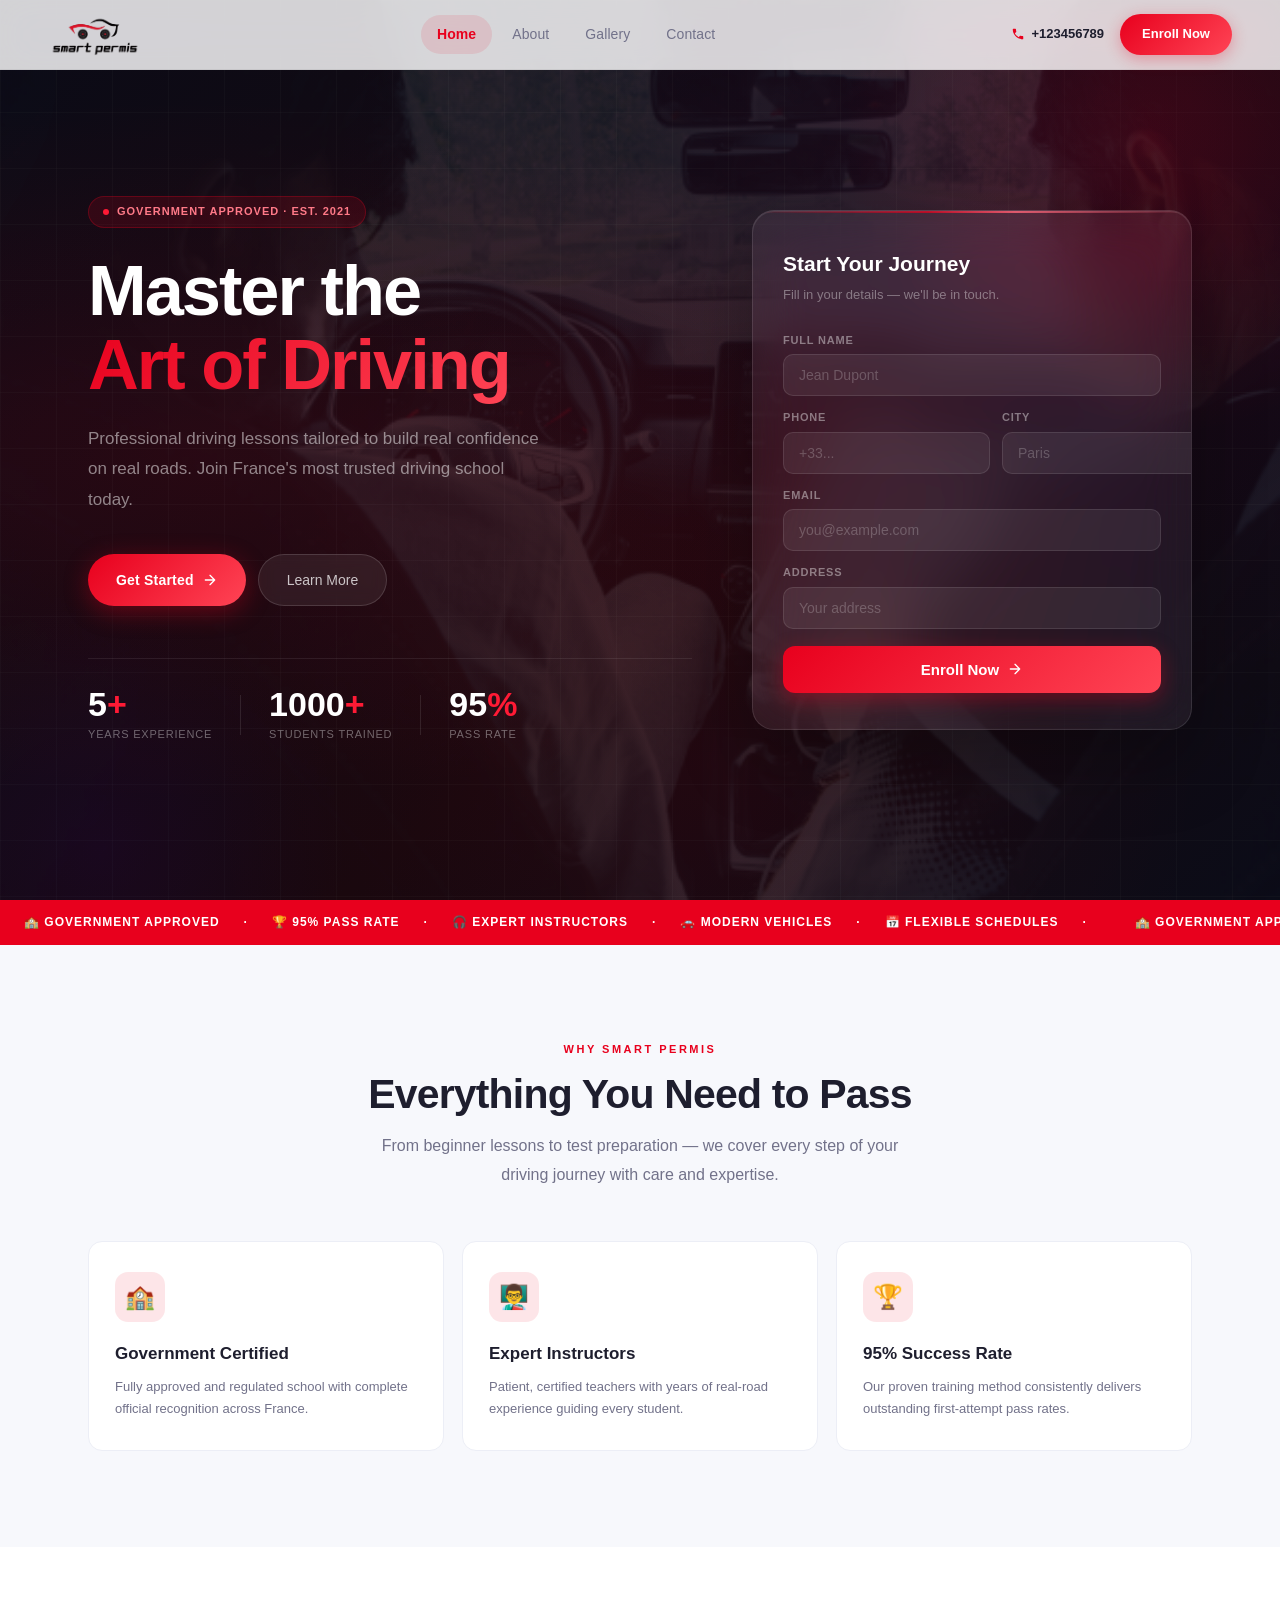
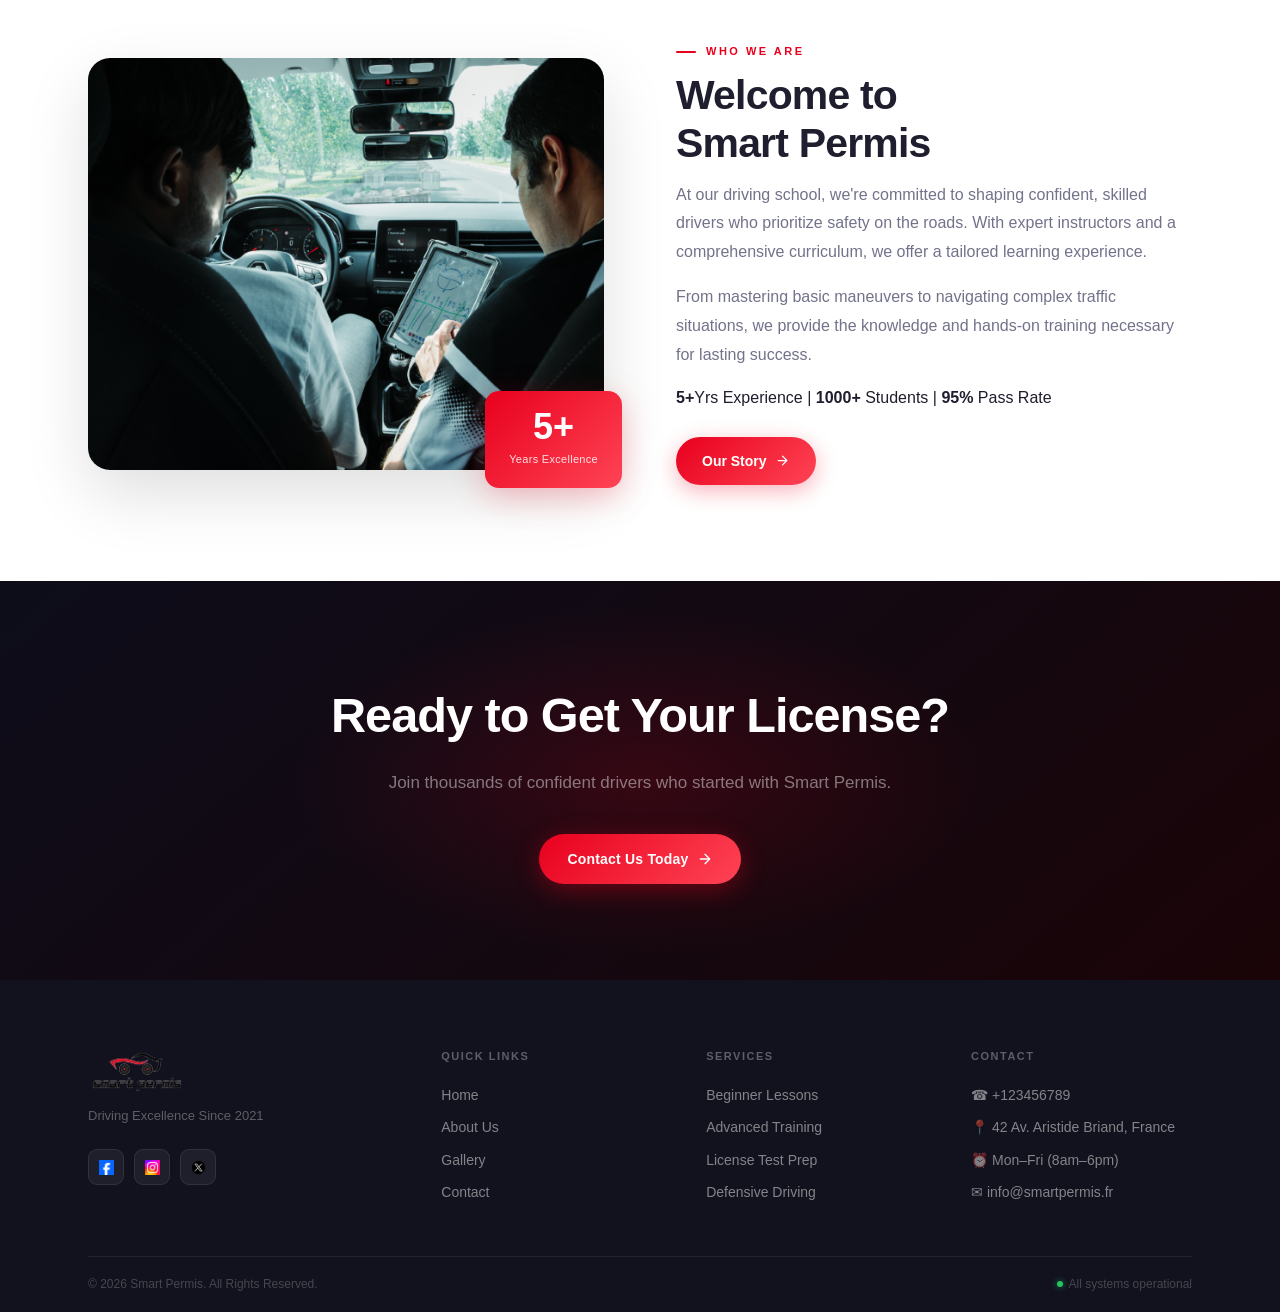
==== index.html @ 1aaae2a8 "a2" ====
<!DOCTYPE html>
<html lang="en">
<head>
    <meta charset="UTF-8">
    <meta name="viewport" content="width=device-width, initial-scale=1.0">
    <title>Smart Permis — Master the Road</title>
    <link rel="stylesheet" href="style.css">
</head>
<body>

<!-- <div id="splash">
  <img src="logo.png" class="logo" alt="Logo">
  <div class="loading-text">Loading...</div>
  <div class="loader"></div>
</div> -->


<style>

/* --- Responsive Logo Wrapper --- */
.logo-wrapper {
  position: relative;
  width: clamp(220px, 70vw, 430px); /* responsive scaling */
  aspect-ratio: 430 / 280; /* keeps same shape */
}

/* Logo image */
.logo-img {
  width: 100%;
  height: 100%;
  object-fit: contain;
  display: block;
}

/* Wheels (responsive size) */
.wheel-spin {
  position: absolute;
  width: clamp(28px, 8vw, 50px);
  height: clamp(28px, 8vw, 50px);
  border-radius: 50%;
  animation: spin 0.6s linear infinite;
  transform-origin: center;
}

/* Position tuning (scales better now) */
.wheel-rear {
  left: 28%;
  bottom: 18%;
}

.wheel-front {
  right: 30%;
  bottom: 18%;
}

/* Spin animation */
@keyframes spin {
  from { transform: rotate(0deg); }
  to   { transform: rotate(360deg); }
}

/* Loading text responsive */
#preloader p {
  margin-top: 20px;
  font-family: sans-serif;
  letter-spacing: 3px;
  font-size: clamp(12px, 3vw, 16px);
}

/* Small screen extra spacing */
@media (max-width: 480px) {
  #preloader {
    padding: 20px;
  }
}





    /* --- Full Screen Loader Styling --- */
    #preloader {
      position: fixed;
      top: 0;
      left: 0;
      width: 100%;
      height: 100%;
      background: #faf9f9; /* Loader background color */
      display: flex;
      flex-direction: column;
      align-items: center;
      justify-content: center;
      z-index: 10000; 
      transition: opacity 0.6s ease, visibility 0.6s ease;
    }

    /* Unga Original Logo Animation Code */
    .logo-wrapper {
      position: relative;
      width: 430px;
      height: 280px;
    }

    .logo-img {
      width: 100%;
      height: 100%;
      object-fit: contain;
      display: block;
    }

    .wheel-spin {
      position: absolute;
      border-radius: 50%;
      animation: spin 0.5s linear infinite;
      transform-origin: center center;
    }

    .wheel-rear {
      width: 50px;
      height: 50px;
      left: 30%;
      bottom: 45%;
    }

    .wheel-front {
      width: 50px;
      height: 50px;
      right: 33%;
      bottom: 45%;
    }

    @keyframes spin {
      from { transform: rotate(360deg); }
      to   { transform: rotate(0deg); }
    }

    /* Loader maraiyum pothu use aagum */
    .hidden {
      opacity: 0;
      visibility: hidden;
    }

    /* Content styling (Sample) */
    .content {
      padding: 20px;
      font-family: sans-serif;
    }


    
  </style>


  <div id="preloader">
    <div class="logo-wrapper">
      <img class="logo-img" src="Imgaes/logo.png" alt="Logo" />

      <div class="wheel-spin wheel-rear">
        <svg viewBox="0 0 60 60" xmlns="http://www.w3.org/2000/svg">
          <circle cx="30" cy="30" r="28" fill="#111" stroke="#3a3a3a" stroke-width="2.5"/>
          <circle cx="30" cy="30" r="19" fill="#1c1c1c" stroke="#555" stroke-width="1.5"/>
          <line x1="30" y1="11" x2="30" y2="49" stroke="#666" stroke-width="2.2" stroke-linecap="round"/>
          <line x1="11" y1="30" x2="49" y2="30" stroke="#666" stroke-width="2.2" stroke-linecap="round"/>
          <line x1="16.8" y1="16.8" x2="43.2" y2="43.2" stroke="#555" stroke-width="1.8" stroke-linecap="round"/>
          <line x1="43.2" y1="16.8" x2="16.8" y2="43.2" stroke="#555" stroke-width="1.8" stroke-linecap="round"/>
          <circle cx="30" cy="30" r="11" fill="#161616" stroke="#444" stroke-width="1"/>
          <circle cx="30" cy="30" r="5" fill="#bb0000" stroke="#dd1100" stroke-width="1"/>
          <circle cx="30" cy="30" r="2" fill="#ff4444"/>
        </svg>
      </div>

      <div class="wheel-spin wheel-front">
        <svg viewBox="0 0 60 60" xmlns="http://www.w3.org/2000/svg">
          <circle cx="30" cy="30" r="28" fill="#111" stroke="#3a3a3a" stroke-width="2.5"/>
          <circle cx="30" cy="30" r="19" fill="#1c1c1c" stroke="#555" stroke-width="1.5"/>
          <line x1="30" y1="11" x2="30" y2="49" stroke="#666" stroke-width="2.2" stroke-linecap="round"/>
          <line x1="11" y1="30" x2="49" y2="30" stroke="#666" stroke-width="2.2" stroke-linecap="round"/>
          <line x1="16.8" y1="16.8" x2="43.2" y2="43.2" stroke="#555" stroke-width="1.8" stroke-linecap="round"/>
          <line x1="43.2" y1="16.8" x2="16.8" y2="43.2" stroke="#555" stroke-width="1.8" stroke-linecap="round"/>
          <circle cx="30" cy="30" r="11" fill="#161616" stroke="#444" stroke-width="1"/>
          <circle cx="30" cy="30" r="5" fill="#bb0000" stroke="#dd1100" stroke-width="1"/>
          <circle cx="30" cy="30" r="2" fill="#ff4444"/>
        </svg>
      </div>
    </div>
    <p style="margin-top: 20px; font-family: sans-serif; letter-spacing: 3px;">LOADING...</p>
  </div>

  <!-- <div class="content">
    <h1>Welcome to BRO CARS</h1>
    <p>Unga car sales site content inga start aagum...</p>
  </div> -->

  <script>
    window.addEventListener("load", function() {
      const loader = document.getElementById("preloader");
      
      // Page full-ah load aanathum 1 second wait panni hide pannum
      setTimeout(() => {
        loader.classList.add("hidden");
      }, 1000);
    });
  </script>

<!-- HEADER -->
<header class="sp-header" id="spHeader">
    <a href="index.html" class="sp-logo"><img src="output-onlinegiftools.gif" alt="Smart Permis"></a>
    <nav class="sp-nav">
        <a href="index.html" class="sp-nav-link active">Home</a>
        <a href="about.html" class="sp-nav-link">About</a>
        <a href="gallery.html" class="sp-nav-link">Gallery</a>
        <a href="contact.html" class="sp-nav-link">Contact</a>
    </nav>
    <div class="sp-header-right">
        <a href="tel:+123456789" class="sp-phone-link">
            <svg viewBox="0 0 24 24"><path d="M6.6 10.8c1.4 2.8 3.8 5.1 6.6 6.6l2.2-2.2c.3-.3.7-.4 1-.2 1.1.4 2.3.6 3.6.6.6 0 1 .4 1 1V20c0 .6-.4 1-1 1-9.4 0-17-7.6-17-17 0-.6.4-1 1-1h3.5c.6 0 1 .4 1 1 0 1.3.2 2.5.6 3.6.1.3 0 .7-.2 1L6.6 10.8z"/></svg>
            +123456789
        </a>
        <a href="contact.html" class="sp-btn-enroll">Enroll Now</a>
    </div>
    <button class="sp-hamburger" id="hamburger"><span></span><span></span><span></span></button>
</header>

<nav class="sp-mobile-nav" id="mobileNav">
    <a href="index.html" class="sp-nav-link active">Home</a>
    <a href="about.html" class="sp-nav-link">About</a>
    <a href="gallery.html" class="sp-nav-link">Gallery</a>
    <a href="contact.html" class="sp-nav-link">Contact</a>
</nav>

<!-- HERO -->
<section class="sp-hero">
    <div class="hero-mesh"></div>
    <div class="hero-gridlines"></div>
    <div class="hero-glow-r"></div>
    <div class="hero-glow-l"></div>
    <div class="hero-slide-bg active" style="background-image:url('Imgaes/01.png')"></div>
    <div class="hero-slide-bg" style="background-image:url('Imgaes/04.png')"></div>

    <div class="hero-inner">
        <div class="hero-left">
            <div class="hero-eyebrow" data-aos="fade-right">
                <span class="ey-dot"></span>
                Government Approved · Est. 2021
            </div>
            <h1 class="hero-h1" data-aos="fade-right" data-aos-delay="80">
                Master the<br><em>Art of Driving</em>
            </h1>
            <p class="hero-p" data-aos="fade-right" data-aos-delay="160">
                Professional driving lessons tailored to build real confidence on real roads. Join France's most trusted driving school today.
            </p>
            <div class="hero-btns" data-aos="fade-right" data-aos-delay="220">
                <a href="contact.html" class="btn-primary">
                    Get Started
                    <svg viewBox="0 0 24 24"><path d="M5 12h14M12 5l7 7-7 7"/></svg>
                </a>
                <a href="about.html" class="btn-ghost">Learn More</a>
            </div>
            <div class="hero-stats" data-aos="fade-right" data-aos-delay="300">
                <div class="hstat"><strong>5<em>+</em></strong><span>Years Experience</span></div>
                <div class="hstat-sep"></div>
                <div class="hstat"><strong>1000<em>+</em></strong><span>Students Trained</span></div>
                <div class="hstat-sep"></div>
                <div class="hstat"><strong>95<em>%</em></strong><span>Pass Rate</span></div>
            </div>
        </div>

        <div class="hero-glass-card" data-aos="fade-left" data-aos-delay="150">
            <div class="hgc-title">Start Your Journey</div>
            <div class="hgc-sub">Fill in your details — we'll be in touch.</div>
            <form class="hgc-form">
                <div class="hgc-field">
                    <label>Full Name</label>
                    <input type="text" placeholder="Jean Dupont" required>
                </div>
                <div class="hgc-row">
                    <div class="hgc-field">
                        <label>Phone</label>
                        <input type="tel" placeholder="+33..." required>
                    </div>
                    <div class="hgc-field">
                        <label>City</label>
                        <input type="text" placeholder="Paris" required>
                    </div>
                </div>
                <div class="hgc-field">
                    <label>Email</label>
                    <input type="email" placeholder="you@example.com" required>
                </div>
                <div class="hgc-field">
                    <label>Address</label>
                    <input type="text" placeholder="Your address" required>
                </div>
                <button type="submit" class="btn-enroll-glass">
                    Enroll Now
                    <svg viewBox="0 0 24 24"><path d="M5 12h14M12 5l7 7-7 7"/></svg>
                </button>
            </form>
        </div>
    </div>
</section>

<!-- MARQUEE -->
<div class="sp-strip">
    <div class="sp-strip-track">
        <div class="sp-strip-item"><span>🏫 Government Approved</span><span class="sp-strip-sep">·</span><span>🏆 95% Pass Rate</span><span class="sp-strip-sep">·</span><span>🎧 Expert Instructors</span><span class="sp-strip-sep">·</span><span>🚗 Modern Vehicles</span><span class="sp-strip-sep">·</span><span>📅 Flexible Schedules</span><span class="sp-strip-sep">·</span></div>
        <div class="sp-strip-item"><span>🏫 Government Approved</span><span class="sp-strip-sep">·</span><span>🏆 95% Pass Rate</span><span class="sp-strip-sep">·</span><span>🎧 Expert Instructors</span><span class="sp-strip-sep">·</span><span>🚗 Modern Vehicles</span><span class="sp-strip-sep">·</span><span>📅 Flexible Schedules</span><span class="sp-strip-sep">·</span></div>
    </div>
</div>

<!-- FEATURES -->
<section class="sp-section bg-off">
    <div class="container">
        <div class="sec-label center" data-aos>Why Smart Permis</div>
        <h2 class="sec-h2 center" data-aos data-aos-delay="80">Everything You Need to Pass</h2>
        <p class="sec-p center" data-aos data-aos-delay="140">From beginner lessons to test preparation — we cover every step of your driving journey with care and expertise.</p>
        <div class="features-grid">
            <div class="feat-card" data-aos data-aos-delay="100">
                <div class="fc-icon">🏫</div>
                <h4>Government Certified</h4>
                <p>Fully approved and regulated school with complete official recognition across France.</p>
            </div>
            <div class="feat-card" data-aos data-aos-delay="160">
                <div class="fc-icon">👨‍🏫</div>
                <h4>Expert Instructors</h4>
                <p>Patient, certified teachers with years of real-road experience guiding every student.</p>
            </div>
            <div class="feat-card" data-aos data-aos-delay="220">
                <div class="fc-icon">🏆</div>
                <h4>95% Success Rate</h4>
                <p>Our proven training method consistently delivers outstanding first-attempt pass rates.</p>
            </div>
        </div>
    </div>
</section>

<!-- ABOUT PREVIEW -->
<section class="sp-section">
    <div class="container">
        <div class="about-split">
            <div class="about-img-wrap" data-aos="fade-right">
                <div class="about-img-frame">
                    <img src="Imgaes/01.png" alt="Smart Permis Driving School">
                </div>
                <div class="about-badge-box">
                    <strong>5+</strong>
                    <span>Years Excellence</span>
                </div>
            </div>
            <div class="about-text-wrap" data-aos="fade-left">
                <div class="sec-label">Who We Are</div>
                <h2 class="sec-h2">Welcome to<br>Smart Permis</h2>
                <p class="sec-p">At our driving school, we're committed to shaping confident, skilled drivers who prioritize safety on the roads. With expert instructors and a comprehensive curriculum, we offer a tailored learning experience.</p>
                <p class="sec-p">From mastering basic maneuvers to navigating complex traffic situations, we provide the knowledge and hands-on training necessary for lasting success.</p>
                <div class="about-mini-stats">
                    <div class="ams"><strong>5+</strong><span>Yrs Experience |</span><strong> 1000+</strong><span> Students |</span><strong> 95%</strong><span> Pass Rate </span></div>
                 
               
                </div>
                <br>
                <a href="about.html" class="btn-red">
                    Our Story
                    <svg viewBox="0 0 24 24"><path d="M5 12h14M12 5l7 7-7 7"/></svg>
                </a>
            </div>
        </div>
    </div>
</section>

<!-- CTA -->
<section class="cta-band">
    <div class="cta-band-glow"></div>
    <div class="container">
        <div class="cta-band-inner" data-aos="zoom-in">
            <h2>Ready to Get Your License?</h2>
            <p>Join thousands of confident drivers who started with Smart Permis.</p>
            <a href="contact.html" class="btn-primary">
                Contact Us Today
                <svg viewBox="0 0 24 24"><path d="M5 12h14M12 5l7 7-7 7"/></svg>
            </a>
        </div>
    </div>
</section>

<!-- FOOTER -->
<footer class="sp-footer">
    <div class="container">
        <div class="footer-top">
            <div class="footer-grid">
                <div>
                    <img src="output-onlinegiftools.gif" alt="Smart Permis" class="footer-logo-img">
                    <p class="footer-brand-p">Driving Excellence Since 2021</p>
                    <div class="footer-socials">
                        <a href="#" class="fsoc"><img src="Imgaes/f1.png" alt="Facebook"></a>
                        <a href="#" class="fsoc"><img src="Imgaes/I1.png" alt="Instagram"></a>
                        <a href="#" class="fsoc"><img src="Imgaes/X1.png" alt="X"></a>
                    </div>
                </div>
                <div class="footer-col">
                    <h5>Quick Links</h5>
                    <ul>
                        <li><a href="index.html">Home</a></li>
                        <li><a href="about.html">About Us</a></li>
                        <li><a href="gallery.html">Gallery</a></li>
                        <li><a href="contact.html">Contact</a></li>
                    </ul>
                </div>
                <div class="footer-col">
                    <h5>Services</h5>
                    <ul>
                        <li>Beginner Lessons</li>
                        <li>Advanced Training</li>
                        <li>License Test Prep</li>
                        <li>Defensive Driving</li>
                    </ul>
                </div>
                <div class="footer-col">
                    <h5>Contact</h5>
                    <ul>
                        <li>☎ +123456789</li>
                        <li>📍 42 Av. Aristide Briand, France</li>
                        <li>⏰ Mon–Fri (8am–6pm)</li>
                        <li>✉ info@smartpermis.fr</li>
                    </ul>
                </div>
            </div>
        </div>
        <div class="footer-bar">
            <p>© 2026 Smart Permis. All Rights Reserved.</p>
            <div class="footer-online"><span class="online-dot"></span> All systems operational</div>
        </div>
    </div>
</footer>

<script>

//     window.onload = function() {
//   setTimeout(() => {
//     document.getElementById("splash").classList.add("hide");
//     document.getElementById("content").style.display = "block";
//   }, 3000); 
// };


(function(){
    // Header scroll
    const header = document.getElementById('spHeader');
    window.addEventListener('scroll', () => header.classList.toggle('scrolled', window.scrollY > 40));

    // Hamburger
    const ham = document.getElementById('hamburger');
    const nav = document.getElementById('mobileNav');
    ham.addEventListener('click', () => { ham.classList.toggle('open'); nav.classList.toggle('open'); });

    // Hero slider
    let idx = 0;
    const slides = document.querySelectorAll('.hero-slide-bg');
    setInterval(() => { slides[idx].classList.remove('active'); idx = (idx+1)%slides.length; slides[idx].classList.add('active'); }, 6000);

    // AOS
    const obs = new IntersectionObserver(entries => {
        entries.forEach(e => { if(e.isIntersecting){ e.target.classList.add('visible'); obs.unobserve(e.target); }});
    }, { threshold: 0.12, rootMargin: '0px 0px -50px 0px' });
    document.querySelectorAll('[data-aos]').forEach(el => {
        el.style.transitionDelay = (el.dataset.aosDelay || 0) + 'ms';
        obs.observe(el);
    });
})();
</script>
</body>
</html>
---- style.css ----
/* ================================================
   SMART PERMIS — MODERN TECH / GLASSMORPHISM CSS
   Theme: White + Red · Clean Corporate
   ================================================ */

*, *::before, *::after { margin: 0; padding: 0; box-sizing: border-box; }

:root {
    --red: #E8001D;
    --red-2: #FF1A35;
    --red-light: rgba(232,0,29,0.10);
    --red-glow: rgba(232,0,29,0.25);
    --white: #FFFFFF;
    --off: #F7F8FC;
    --off2: #ECEEF6;
    --black: #0D0D0D;
    --dark: #12121E;
    --dark2: #1A1A2E;
    --text: #1E1E2E;
    --muted: #72728A;
    --border: rgba(232,0,29,0.10);
    --grad-red: linear-gradient(135deg, #E8001D, #FF4455);
    --grad-dark: linear-gradient(140deg, #0D0D1A 0%, #1A0A10 60%, #0D0D1A 100%);
    --grad-mesh: radial-gradient(ellipse at 15% 50%, rgba(232,0,29,0.12) 0%, transparent 55%),
                 radial-gradient(ellipse at 85% 20%, rgba(80,0,160,0.07) 0%, transparent 50%),
                 radial-gradient(ellipse at 55% 85%, rgba(232,0,29,0.07) 0%, transparent 50%);
    --shadow-sm: 0 2px 12px rgba(0,0,0,0.06);
    --shadow-md: 0 8px 32px rgba(0,0,0,0.10);
    --shadow-lg: 0 24px 64px rgba(0,0,0,0.13);
    --shadow-red: 0 8px 32px rgba(232,0,29,0.25);
    --radius: 14px;
    --radius-lg: 22px;
    --ease: cubic-bezier(0.22, 1, 0.36, 1);
}

html { scroll-behavior: smooth; }
body { font-family: -apple-system, BlinkMacSystemFont, 'Segoe UI', sans-serif; background: var(--white); color: var(--text); overflow-x: hidden; line-height: 1.6; }
::-webkit-scrollbar { width: 5px; }
::-webkit-scrollbar-track { background: var(--off); }
::-webkit-scrollbar-thumb { background: var(--red); border-radius: 3px; }
::selection { background: var(--red); color: #fff; }
.container { max-width: 1160px; margin: 0 auto; padding: 0 28px; }

/* ── SCROLL REVEAL ── */
[data-aos] { opacity: 0; transform: translateY(26px); transition: opacity 0.65s var(--ease), transform 0.65s var(--ease); }
[data-aos="fade-right"] { transform: translateX(-26px); }
[data-aos="fade-left"]  { transform: translateX(26px); }
[data-aos="zoom-in"]    { transform: scale(0.93); }
[data-aos].visible { opacity: 1 !important; transform: none !important; }

/* ══════════════════════════════════════
   HEADER
══════════════════════════════════════ */
.sp-header {
    position: fixed; top: 0; left: 0; right: 0; z-index: 1000;
    height: 70px; padding: 0 48px;
    display: flex; align-items: center; justify-content: space-between;
    background: rgba(255,255,255,0.82);
    backdrop-filter: blur(18px) saturate(180%);
    -webkit-backdrop-filter: blur(18px) saturate(180%);
    border-bottom: 1px solid rgba(0,0,0,0.06);
    transition: all 0.4s var(--ease);
}
.sp-header.scrolled {
    background: rgba(255,255,255,0.97);
    box-shadow: 0 4px 28px rgba(0,0,0,0.08);
    height: 62px;
}
.sp-logo img { height: 42px; transition: transform 0.3s; display: block; }
.sp-logo img:hover { transform: scale(1.04); }

.sp-nav { display: flex; align-items: center; gap: 4px; }
.sp-nav-link {
    font-size: 14px; font-weight: 500; color: var(--muted);
    text-decoration: none; padding: 8px 16px; border-radius: 100px;
    transition: all 0.25s; letter-spacing: 0.1px;
}
.sp-nav-link:hover { color: var(--red); background: var(--red-light); }
.sp-nav-link.active { color: var(--red); background: var(--red-light); font-weight: 600; }

.sp-header-right { display: flex; align-items: center; gap: 16px; }
.sp-phone-link {
    font-size: 13px; font-weight: 600; color: var(--text); text-decoration: none;
    display: flex; align-items: center; gap: 6px; transition: color 0.25s;
}
.sp-phone-link:hover { color: var(--red); }
.sp-phone-link svg { width: 14px; height: 14px; fill: var(--red); }
.sp-btn-enroll {
    background: var(--grad-red); color: #fff;
    padding: 10px 22px; border-radius: 100px; font-size: 13px; font-weight: 600;
    text-decoration: none; border: none; cursor: pointer; font-family: inherit;
    box-shadow: 0 4px 16px rgba(232,0,29,0.3); transition: all 0.3s var(--ease);
}
.sp-btn-enroll:hover { transform: translateY(-2px); box-shadow: 0 10px 32px rgba(232,0,29,0.4); }

.sp-hamburger { display: none; flex-direction: column; gap: 5px; background: none; border: none; cursor: pointer; padding: 6px; }
.sp-hamburger span { width: 24px; height: 2px; background: var(--text); border-radius: 2px; transition: all 0.3s var(--ease); }
.sp-hamburger.open span:nth-child(1) { transform: translateY(7px) rotate(45deg); }
.sp-hamburger.open span:nth-child(2) { opacity: 0; }
.sp-hamburger.open span:nth-child(3) { transform: translateY(-7px) rotate(-45deg); }

.sp-mobile-nav {
    position: fixed; top: 70px; left: 0; right: 0; z-index: 999;
    background: rgba(255,255,255,0.98); backdrop-filter: blur(20px);
    padding: 16px 20px 24px; border-bottom: 1px solid var(--off2);
    flex-direction: column; gap: 4px; box-shadow: 0 20px 60px rgba(0,0,0,0.1);
    display: none; opacity: 0; transform: translateY(-10px);
    transition: opacity 0.3s, transform 0.3s;
}
.sp-mobile-nav.open { display: flex; opacity: 1; transform: translateY(0); }
.sp-mobile-nav .sp-nav-link { padding: 13px 16px; font-size: 15px; border-radius: 10px; }

/* ══════════════════════════════════════
   HERO
══════════════════════════════════════ */
.sp-hero {
    min-height: 100vh; position: relative; overflow: hidden;
    background: var(--grad-dark);
    display: flex; align-items: center;
}
.hero-mesh { position: absolute; inset: 0; background: var(--grad-mesh); z-index: 0; }
.hero-gridlines {
    position: absolute; inset: 0; z-index: 0;
    background-image: linear-gradient(rgba(255,255,255,0.025) 1px, transparent 1px),
                      linear-gradient(90deg, rgba(255,255,255,0.025) 1px, transparent 1px);
    background-size: 56px 56px;
}
.hero-glow-r {
    position: absolute; top: -180px; right: -180px;
    width: 620px; height: 620px; border-radius: 50%; z-index: 0;
    background: radial-gradient(circle, rgba(232,0,29,0.18) 0%, transparent 70%);
    animation: glowFloat 9s ease-in-out infinite alternate;
}
.hero-glow-l {
    position: absolute; bottom: -200px; left: -150px;
    width: 500px; height: 500px; border-radius: 50%; z-index: 0;
    background: radial-gradient(circle, rgba(80,0,200,0.09) 0%, transparent 70%);
    animation: glowFloat 12s ease-in-out infinite alternate-reverse;
}
@keyframes glowFloat { from { transform: scale(1) translate(0,0); } to { transform: scale(1.25) translate(30px,-25px); } }

.hero-slide-bg {
    position: absolute; inset: 0; z-index: 0;
    background-size: cover; background-position: center;
    opacity: 0; transition: opacity 2s ease;
}
.hero-slide-bg.active { opacity: 0.10; }

.hero-inner {
    position: relative; z-index: 2; width: 100%;
    display: grid; grid-template-columns: 1fr 440px;
    gap: 60px; align-items: center;
    max-width: 1160px; margin: 0 auto;
    padding: 120px 28px 80px;
}

/* Hero Left */
.hero-eyebrow {
    display: inline-flex; align-items: center; gap: 8px;
    background: rgba(232,0,29,0.14); border: 1px solid rgba(232,0,29,0.28);
    color: #FF7A88; padding: 6px 14px; border-radius: 100px;
    font-size: 11px; font-weight: 700; letter-spacing: 1px; text-transform: uppercase;
    margin-bottom: 26px; width: fit-content;
}
.ey-dot { width: 6px; height: 6px; background: var(--red-2); border-radius: 50%; animation: eyeBlink 1.6s ease-in-out infinite; }
@keyframes eyeBlink { 0%,100%{opacity:1;box-shadow:0 0 0 0 rgba(232,0,29,0.5)} 50%{opacity:0.4;box-shadow:0 0 0 4px transparent} }

.hero-h1 {
    font-size: clamp(46px, 5.5vw, 78px); font-weight: 800;
    color: #fff; line-height: 1.05; letter-spacing: -2px;
    margin-bottom: 22px;
}
.hero-h1 em { font-style: normal; background: var(--grad-red); -webkit-background-clip: text; -webkit-text-fill-color: transparent; background-clip: text; }

.hero-p { font-size: 17px; color: rgba(255,255,255,0.50); line-height: 1.8; margin-bottom: 38px; max-width: 460px; }

.hero-btns { display: flex; gap: 12px; flex-wrap: wrap; margin-bottom: 52px; }

.btn-primary {
    display: inline-flex; align-items: center; gap: 8px;
    background: var(--grad-red); color: #fff;
    padding: 14px 28px; border-radius: 100px;
    font-size: 14px; font-weight: 600; text-decoration: none;
    box-shadow: 0 6px 24px rgba(232,0,29,0.35); transition: all 0.35s var(--ease);
    border: none; cursor: pointer; font-family: inherit; letter-spacing: 0.2px;
}
.btn-primary svg { width: 16px; height: 16px; fill: none; stroke: #fff; stroke-width: 2; stroke-linecap: round; stroke-linejoin: round; transition: transform 0.3s; }
.btn-primary:hover { transform: translateY(-3px); box-shadow: 0 14px 40px rgba(232,0,29,0.45); }
.btn-primary:hover svg { transform: translateX(4px); }

.btn-ghost {
    display: inline-flex; align-items: center; gap: 8px;
    background: rgba(255,255,255,0.07); border: 1px solid rgba(255,255,255,0.14);
    color: rgba(255,255,255,0.75); padding: 14px 28px; border-radius: 100px;
    font-size: 14px; font-weight: 500; text-decoration: none;
    transition: all 0.3s var(--ease); backdrop-filter: blur(8px); font-family: inherit;
}
.btn-ghost:hover { background: rgba(255,255,255,0.13); color: #fff; border-color: rgba(255,255,255,0.3); }

.hero-stats { display: flex; gap: 28px; align-items: center; padding-top: 28px; border-top: 1px solid rgba(255,255,255,0.08); }
.hstat strong { display: block; font-size: 34px; font-weight: 800; color: #fff; line-height: 1; }
.hstat strong em { font-style: normal; color: var(--red-2); }
.hstat span { font-size: 11px; color: rgba(255,255,255,0.38); letter-spacing: 0.8px; text-transform: uppercase; display: block; margin-top: 5px; }
.hstat-sep { width: 1px; height: 40px; background: rgba(255,255,255,0.1); }

/* Hero Right — Glass Card */
.hero-glass-card {
    background: rgba(255,255,255,0.06);
    border: 1px solid rgba(255,255,255,0.11);
    backdrop-filter: blur(28px) saturate(160%);
    -webkit-backdrop-filter: blur(28px) saturate(160%);
    border-radius: var(--radius-lg); padding: 36px 30px;
    box-shadow: 0 32px 72px rgba(0,0,0,0.28), inset 0 1px 0 rgba(255,255,255,0.10);
    position: relative; overflow: hidden;
}
.hero-glass-card::before {
    content: ''; position: absolute; top: 0; left: 0; right: 0; height: 2px;
    background: linear-gradient(90deg, transparent 0%, rgba(232,0,29,0.7) 40%, rgba(255,100,120,0.8) 60%, transparent 100%);
}
.hgc-title { font-size: 21px; font-weight: 700; color: #fff; margin-bottom: 4px; }
.hgc-sub { font-size: 13px; color: rgba(255,255,255,0.38); margin-bottom: 26px; }

.hgc-form { display: flex; flex-direction: column; gap: 13px; }
.hgc-field { display: flex; flex-direction: column; gap: 5px; }
.hgc-field label { font-size: 11px; font-weight: 600; letter-spacing: 0.8px; text-transform: uppercase; color: rgba(255,255,255,0.42); }
.hgc-field input {
    background: rgba(255,255,255,0.07); border: 1px solid rgba(255,255,255,0.10);
    border-radius: 10px; padding: 12px 15px;
    font-size: 14px; color: #fff; outline: none; font-family: inherit;
    transition: all 0.3s;
}
.hgc-field input::placeholder { color: rgba(255,255,255,0.22); }
.hgc-field input:focus { border-color: rgba(232,0,29,0.5); background: rgba(255,255,255,0.11); box-shadow: 0 0 0 3px rgba(232,0,29,0.10); }
.hgc-row { display: grid; grid-template-columns: 1fr 1fr; gap: 12px; }

.btn-enroll-glass {
    width: 100%; padding: 15px; background: var(--grad-red); color: #fff;
    border: none; border-radius: 12px; font-size: 15px; font-weight: 700;
    cursor: pointer; margin-top: 4px; font-family: inherit;
    display: flex; align-items: center; justify-content: center; gap: 8px;
    box-shadow: 0 6px 20px rgba(232,0,29,0.35); transition: all 0.35s var(--ease);
}
.btn-enroll-glass svg { width: 16px; height: 16px; fill: none; stroke: #fff; stroke-width: 2; stroke-linecap: round; stroke-linejoin: round; transition: transform 0.3s; }
.btn-enroll-glass:hover { transform: translateY(-2px); box-shadow: 0 12px 36px rgba(232,0,29,0.45); }
.btn-enroll-glass:hover svg { transform: translateX(4px); }

/* ── MARQUEE STRIP ── */
.sp-strip { background: var(--red); padding: 13px 0; overflow: hidden; }
.sp-strip-track { display: flex; animation: marqueeRun 24s linear infinite; width: max-content; }
.sp-strip-item { display: flex; align-items: center; gap: 24px; padding: 0 24px; }
.sp-strip-item span { font-size: 12px; font-weight: 700; color: #fff; letter-spacing: 1px; text-transform: uppercase; white-space: nowrap; }
.sp-strip-sep { color: rgba(255,255,255,0.35); font-size: 16px; }
@keyframes marqueeRun { from { transform: translateX(0); } to { transform: translateX(-50%); } }

/* ── SECTION COMMONS ── */
.sp-section { padding: 96px 0; }
.sp-section.bg-off { background: var(--off); }
.sp-section.bg-dark { background: var(--dark); }
.sp-section.bg-dark2 { background: var(--dark2); }

.sec-label {
    font-size: 11px; font-weight: 700; letter-spacing: 2.5px; text-transform: uppercase;
    color: var(--red); margin-bottom: 12px;
    display: flex; align-items: center; gap: 10px;
}
.sec-label::before { content: ''; width: 20px; height: 2px; background: var(--red); border-radius: 1px; display: block; }
.sec-label.center { justify-content: center; }
.sec-label.center::before { display: none; }
.sec-label.light { color: rgba(255,255,255,0.5); }
.sec-label.light::before { background: rgba(255,255,255,0.4); }

.sec-h2 { font-size: clamp(26px, 3.2vw, 42px); font-weight: 800; color: var(--text); line-height: 1.15; letter-spacing: -0.8px; margin-bottom: 14px; }
.sec-h2.center { text-align: center; }
.sec-h2.light { color: #fff; }
.sec-p { font-size: 16px; color: var(--muted); line-height: 1.8; margin-bottom: 16px; }
.sec-p.center { text-align: center; max-width: 540px; margin-left: auto; margin-right: auto; }
.sec-p.light { color: rgba(255,255,255,0.45); }

/* ── FEATURE CARDS ── */
.features-grid { display: grid; grid-template-columns: repeat(3, 1fr); gap: 18px; margin-top: 52px; }
.feat-card {
    background: var(--white); border: 1px solid var(--off2);
    border-radius: var(--radius); padding: 30px 26px;
    transition: all 0.35s var(--ease); position: relative; overflow: hidden;
}
.feat-card::after {
    content: ''; position: absolute; bottom: 0; left: 0; width: 0; height: 3px;
    background: var(--grad-red); transition: width 0.4s var(--ease);
}
.feat-card:hover { transform: translateY(-6px); box-shadow: var(--shadow-lg); border-color: transparent; }
.feat-card:hover::after { width: 100%; }
.fc-icon { width: 50px; height: 50px; background: var(--red-light); border-radius: 13px; display: flex; align-items: center; justify-content: center; font-size: 24px; margin-bottom: 18px; }
.feat-card h4 { font-size: 17px; font-weight: 700; color: var(--text); margin-bottom: 8px; }
.feat-card p { font-size: 13px; color: var(--muted); line-height: 1.7; }

/* ── ABOUT SPLIT ── */
.about-split { display: grid; grid-template-columns: 1fr 1fr; gap: 72px; align-items: center; }
.about-img-wrap { position: relative; }
.about-img-frame {
    border-radius: var(--radius-lg); overflow: hidden;
    aspect-ratio: 5/4; box-shadow: var(--shadow-lg);
}
.about-img-frame img { width: 100%; height: 100%; object-fit: cover; display: block; transition: transform 0.7s var(--ease); }
.about-img-frame:hover img { transform: scale(1.04); }
.about-badge-box {
    position: absolute; bottom: -18px; right: -18px;
    background: var(--grad-red); color: #fff;
    border-radius: var(--radius); padding: 18px 24px; text-align: center;
    box-shadow: var(--shadow-red);
}
.about-badge-box strong { display: block; font-size: 36px; font-weight: 800; line-height: 1; }
.about-badge-box span { font-size: 11px; opacity: 0.85; letter-spacing: 0.3px; }

/* .about-text-wrap {}
.about-mini-stats { display: grid; grid-template-columns: repeat(3, 1fr); gap: 14px; margin-top: 34px; }
.ams { background: var(--off); border-radius: var(--radius); padding: 18px 14px; text-align: center; }
.ams strong { display: block; font-size: 28px; font-weight: 800; color: var(--red); }
.ams span { font-size: 11px; color: var(--muted); text-transform: uppercase; letter-spacing: 0.5px; } */

/* ── MISSION VISION ── */
.mv-grid { display: grid; grid-template-columns: 1fr 1fr; gap: 22px; margin-top: 52px; }
.mv-card {
    border-radius: var(--radius-lg); padding: 38px;
    position: relative; overflow: hidden; transition: transform 0.35s var(--ease);
}
.mv-card:hover { transform: translateY(-6px); }
.mv-card.light-card { background: var(--off); border: 1px solid var(--off2); }
.mv-card.dark-card { background: var(--dark2); border: 1px solid rgba(255,255,255,0.07); }
.mv-card.dark-card::before {
    content: ''; position: absolute; top: 0; left: 0; right: 0; height: 3px;
    background: var(--grad-red);
}
.mv-bg-num { font-size: 90px; font-weight: 800; opacity: 0.05; position: absolute; right: 20px; top: 10px; color: var(--red); line-height: 1; pointer-events: none; }
.mv-card-icon { font-size: 40px; margin-bottom: 16px; position: relative; z-index: 1; }
.mv-card h3 { font-size: 24px; font-weight: 800; margin-bottom: 12px; position: relative; z-index: 1; }
.mv-card.light-card h3 { color: var(--text); }
.mv-card.dark-card h3 { color: #fff; }
.mv-card p { font-size: 14px; line-height: 1.8; position: relative; z-index: 1; }
.mv-card.light-card p { color: var(--muted); }
.mv-card.dark-card p { color: rgba(255,255,255,0.50); }

/* ── BENEFITS ── */
.benefits-grid { display: grid; grid-template-columns: repeat(3, 1fr); gap: 18px; margin-top: 52px; }
.ben-card {
    background: var(--white); border: 1px solid var(--off2);
    border-radius: var(--radius); padding: 26px;
    transition: all 0.3s var(--ease); position: relative; overflow: hidden;
}
.ben-card::before {
    content: ''; position: absolute; inset: 0;
    background: linear-gradient(135deg, rgba(232,0,29,0.04), transparent);
    opacity: 0; transition: opacity 0.3s;
}
.ben-card:hover { box-shadow: var(--shadow-md); border-color: var(--border); transform: translateY(-4px); }
.ben-card:hover::before { opacity: 1; }
.ben-icon { font-size: 36px; margin-bottom: 14px; }
.ben-card h4 { font-size: 16px; font-weight: 700; color: var(--text); margin-bottom: 8px; }
.ben-card p { font-size: 13px; color: var(--muted); line-height: 1.7; }

/* ── GALLERY ── */
.gallery-bento { display: grid; grid-template-columns: repeat(12, 1fr); grid-template-rows: 240px 240px; gap: 14px; margin-top: 52px; }
.gal-item { border-radius: var(--radius); overflow: hidden; position: relative; cursor: pointer; }
.gal-item:nth-child(1) { grid-column: 1 / 6; grid-row: 1; }
.gal-item:nth-child(2) { grid-column: 6 / 9; grid-row: 1; }
.gal-item:nth-child(3) { grid-column: 9 / 13; grid-row: 1; }
.gal-item:nth-child(4) { grid-column: 1 / 5; grid-row: 2; }
.gal-item:nth-child(5) { grid-column: 5 / 10; grid-row: 2; }
.gal-item:nth-child(6) { grid-column: 10 / 13; grid-row: 2; }
.gal-img { width: 100%; height: 100%; object-fit: cover; display: block; transition: transform 0.6s var(--ease); }
.gal-item:hover .gal-img { transform: scale(1.07); }
.gal-overlay {
    position: absolute; inset: 0;
    background: linear-gradient(to top, rgba(13,13,30,0.88) 0%, transparent 60%);
    opacity: 0; transition: opacity 0.4s;
    display: flex; flex-direction: column; justify-content: flex-end; padding: 22px;
}
.gal-item:hover .gal-overlay { opacity: 1; }
.gal-overlay h4 { font-size: 17px; font-weight: 700; color: #fff; }
.gal-overlay p { font-size: 12px; color: rgba(255,255,255,0.6); margin-top: 3px; }

/* ── STATS SECTION ── */
.stats-row { display: grid; grid-template-columns: repeat(4, 1fr); gap: 16px; }
.st-card {
    background: rgba(255,255,255,0.04); border: 1px solid rgba(255,255,255,0.07);
    border-radius: var(--radius); padding: 30px 20px; text-align: center;
    transition: all 0.35s var(--ease); position: relative; overflow: hidden;
}
.st-card:hover { transform: translateY(-5px); border-color: rgba(232,0,29,0.25); box-shadow: 0 16px 40px rgba(232,0,29,0.12); }
.st-icon { font-size: 34px; margin-bottom: 12px; }
.st-num { font-size: 50px; font-weight: 800; color: #fff; line-height: 1; }
.st-num em { font-style: normal; color: var(--red-2); }
.st-label { font-size: 11px; color: rgba(255,255,255,0.38); letter-spacing: 1px; text-transform: uppercase; margin-top: 8px; }

/* ── CTA BAND ── */
.cta-band {
    padding: 96px 0; position: relative; overflow: hidden;
    background: linear-gradient(140deg, #0D0D1A 0%, #1A0408 100%);
}
.cta-band-glow {
    position: absolute; top: 50%; left: 50%; transform: translate(-50%,-50%);
    width: 700px; height: 350px; border-radius: 50%;
    background: radial-gradient(ellipse, rgba(232,0,29,0.16) 0%, transparent 70%);
    pointer-events: none;
}
.cta-band-inner { text-align: center; position: relative; z-index: 2; }
.cta-band-inner h2 { font-size: clamp(28px, 3.8vw, 50px); font-weight: 800; color: #fff; margin-bottom: 14px; letter-spacing: -1px; }
.cta-band-inner p { font-size: 17px; color: rgba(255,255,255,0.45); margin-bottom: 38px; }

/* ── CONTACT INFO CARDS ── */
.contact-top-cards { display: grid; grid-template-columns: repeat(3, 1fr); gap: 18px; margin-bottom: 60px; }
.ctc-card {
    background: var(--white); border: 1px solid var(--off2);
    border-radius: var(--radius); padding: 30px 22px; text-align: center;
    transition: all 0.3s var(--ease);
}
.ctc-card.red { background: var(--grad-red); border: none; }
.ctc-card:hover { transform: translateY(-5px); box-shadow: var(--shadow-md); }
.ctc-card.red:hover { box-shadow: var(--shadow-red); }
.ctc-icon { font-size: 34px; margin-bottom: 12px; }
.ctc-card h3 { font-size: 17px; font-weight: 700; margin-bottom: 6px; }
.ctc-card.red h3 { color: #fff; }
.ctc-card p { font-size: 15px; font-weight: 600; color: var(--red); margin-bottom: 4px; }
.ctc-card.red p { color: rgba(255,255,255,0.92); }
.ctc-card span { font-size: 12px; color: var(--muted); }
.ctc-card.red span { color: rgba(255,255,255,0.58); }

/* ── CONTACT FORM ── */
.contact-layout { display: grid; grid-template-columns: 1.4fr 1fr; gap: 52px; align-items: start; }

.cf-box { background: var(--white); border: 1px solid var(--off2); border-radius: var(--radius-lg); padding: 38px; box-shadow: var(--shadow-sm); }
.cf-grid { display: grid; grid-template-columns: 1fr 1fr; gap: 18px; margin-top: 28px; }
.cf-full { grid-column: 1 / -1; }
.cf-field { display: flex; flex-direction: column; gap: 6px; }
.cf-field label { font-size: 11px; font-weight: 700; letter-spacing: 0.8px; text-transform: uppercase; color: var(--text); }
.cf-field input, .cf-field textarea {
    background: var(--off); border: 1px solid var(--off2);
    border-radius: 10px; padding: 13px 15px;
    font-size: 14px; color: var(--text); outline: none; font-family: inherit;
    transition: all 0.3s;
}
.cf-field input:focus, .cf-field textarea:focus {
    border-color: var(--red); background: var(--white);
    box-shadow: 0 0 0 3px rgba(232,0,29,0.07);
}
.cf-field textarea { resize: vertical; }

.cf-side { display: flex; flex-direction: column; gap: 18px; }
.cf-side-panel { background: var(--off); border-radius: var(--radius); padding: 26px; }
.cf-side-panel h4 { font-size: 15px; font-weight: 700; color: var(--text); margin-bottom: 16px; }
.check-list { list-style: none; display: flex; flex-direction: column; gap: 11px; }
.check-list li { display: flex; align-items: center; gap: 10px; font-size: 14px; color: var(--text); }
.chk-dot { width: 20px; height: 20px; background: var(--red); color: #fff; border-radius: 50%; display: flex; align-items: center; justify-content: center; font-size: 10px; font-weight: 800; flex-shrink: 0; }
.hr-list { display: flex; flex-direction: column; }
.hr-row { display: flex; justify-content: space-between; padding: 11px 0; border-bottom: 1px solid var(--off2); font-size: 13px; }
.hr-row:last-child { border: none; }
.hr-row .day { font-weight: 500; color: var(--text); }
.hr-row .time { font-weight: 700; color: var(--red); }
.hr-row.closed .day, .hr-row.closed .time { color: var(--muted); }

/* ── MAP ── */
.map-wrap { position: relative; }
.map-wrap iframe { display: block; filter: grayscale(70%); transition: filter 0.5s; }
.map-wrap:hover iframe { filter: grayscale(0%); }
.map-chip {
    position: absolute; bottom: 28px; left: 28px;
    background: rgba(255,255,255,0.96); backdrop-filter: blur(12px);
    border-radius: var(--radius); padding: 18px 24px;
    box-shadow: var(--shadow-lg); border: 1px solid var(--off2);
    border-left: 4px solid var(--red);
}
.map-chip h4 { font-size: 15px; font-weight: 700; color: var(--text); margin-bottom: 3px; }
.map-chip p { font-size: 13px; color: var(--muted); }

/* ── PAGE HERO ── */
.ph {
    min-height: 46vh; position: relative; overflow: hidden;
    display: flex; align-items: center; justify-content: center;
    background: var(--dark);
}
.ph-bg { position: absolute; inset: 0; background-size: cover; background-position: center; opacity: 0.13; }
.ph-mesh { position: absolute; inset: 0; background: var(--grad-mesh); }
.ph-grid {
    position: absolute; inset: 0;
    background-image: linear-gradient(rgba(255,255,255,0.022) 1px, transparent 1px), linear-gradient(90deg, rgba(255,255,255,0.022) 1px, transparent 1px);
    background-size: 52px 52px;
}
.ph-content { position: relative; z-index: 2; text-align: center; padding: 130px 28px 96px; }
.ph-bread { font-size: 12px; color: rgba(255,255,255,0.35); margin-bottom: 16px; display: flex; align-items: center; justify-content: center; gap: 8px; }
.ph-bread a { color: rgba(255,255,255,0.35); text-decoration: none; transition: color 0.3s; }
.ph-bread a:hover { color: var(--red); }
.ph-bread span { color: var(--red); }
.ph-content h1 { font-size: clamp(34px, 5vw, 66px); font-weight: 800; color: #fff; line-height: 1.1; letter-spacing: -1.5px; margin-bottom: 12px; }
.ph-content p { font-size: 16px; color: rgba(255,255,255,0.42); }
.ph-wave { position: absolute; bottom: -1px; left: 0; right: 0; height: 68px; background: var(--white); clip-path: polygon(0 55%, 100% 0%, 100% 100%, 0 100%); }
.ph-wave.bg-off { background: var(--off); }

/* ── FOOTER ── */
.sp-footer { background: var(--dark); color: #fff; }
.footer-top { padding: 68px 0 52px; border-bottom: 1px solid rgba(255,255,255,0.07); }
.footer-grid { display: grid; grid-template-columns: 1.4fr 1fr 1fr 1fr; gap: 44px; }
.footer-logo-img { height: 44px; margin-bottom: 14px; display: block; }
.footer-brand-p { font-size: 13px; color: rgba(255,255,255,0.32); margin-bottom: 22px; }
.footer-socials { display: flex; gap: 10px; }
.fsoc {
    width: 36px; height: 36px; border-radius: 9px;
    background: rgba(255,255,255,0.06); border: 1px solid rgba(255,255,255,0.08);
    display: flex; align-items: center; justify-content: center;
    transition: all 0.3s var(--ease); text-decoration: none;
}
.fsoc img { width: 15px; height: 15px;  }
/* .fsoc:hover { background: var(--red); border-color: var(--red); transform: translateY(-2px); } */
/* .fsoc:hover img { opacity: 1; } */
.footer-col h5 { font-size: 11px; font-weight: 700; letter-spacing: 1.5px; text-transform: uppercase; color: rgba(255,255,255,0.32); margin-bottom: 18px; }
.footer-col ul { list-style: none; display: flex; flex-direction: column; gap: 10px; }
.footer-col ul li, .footer-col ul li a { font-size: 14px; color: rgba(255,255,255,0.48); text-decoration: none; transition: color 0.3s; }
.footer-col ul li a:hover { color: rgba(255,255,255,0.9); }

.footer-bar { padding: 18px 0; display: flex; align-items: center; justify-content: space-between; }
.footer-bar p { font-size: 12px; color: rgba(255,255,255,0.22); }
.footer-online { display: flex; align-items: center; gap: 6px; font-size: 12px; color: rgba(255,255,255,0.22); }
.online-dot { width: 6px; height: 6px; background: #22c55e; border-radius: 50%; box-shadow: 0 0 6px rgba(34,197,94,0.6); }

/* ── BUTTON UTILS ── */
.btn-red {
    display: inline-flex; align-items: center; gap: 8px;
    background: var(--grad-red); color: #fff;
    padding: 13px 26px; border-radius: 100px;
    font-size: 14px; font-weight: 600; text-decoration: none;
    box-shadow: 0 6px 22px rgba(232,0,29,0.3); transition: all 0.35s var(--ease);
    border: none; cursor: pointer; font-family: inherit;
}
.btn-red:hover { transform: translateY(-2px); box-shadow: 0 12px 36px rgba(232,0,29,0.42); }
.btn-red svg { width: 15px; height: 15px; fill: none; stroke: #fff; stroke-width: 2; stroke-linecap: round; stroke-linejoin: round; transition: transform 0.3s; }
.btn-red:hover svg { transform: translateX(4px); }

.btn-cf-submit {
    grid-column: 1 / -1; width: 100%; padding: 15px;
    background: var(--grad-red); color: #fff; border: none;
    border-radius: 12px; font-size: 15px; font-weight: 700; cursor: pointer;
    font-family: inherit; display: flex; align-items: center; justify-content: center; gap: 8px;
    box-shadow: 0 6px 20px rgba(232,0,29,0.3); transition: all 0.35s var(--ease);
    margin-top: 6px;
}
.btn-cf-submit:hover { transform: translateY(-2px); box-shadow: 0 12px 36px rgba(232,0,29,0.42); }

/* ── RESPONSIVE ── */
@media (max-width: 1100px) {
    .sp-header { padding: 0 28px; }
    .hero-inner { gap: 40px; }
}
@media (max-width: 900px) {
    .sp-hamburger { display: flex; }
    .sp-nav, .sp-phone-link { display: none; }
    .hero-inner { grid-template-columns: 1fr; padding: 108px 20px 60px; }
    .about-split { grid-template-columns: 1fr; gap: 50px; }
    .about-badge-box { bottom: -14px; right: 14px; }
    .about-mini-stats { grid-template-columns: repeat(3, 1fr); }
    .mv-grid { grid-template-columns: 1fr; }
    .benefits-grid { grid-template-columns: 1fr 1fr; }
    .features-grid { grid-template-columns: 1fr 1fr; }
    .stats-row { grid-template-columns: 1fr 1fr; gap: 12px; }
    .contact-layout { grid-template-columns: 1fr; }
    .contact-top-cards { grid-template-columns: 1fr; }
    .footer-grid { grid-template-columns: 1fr 1fr; gap: 28px; }
    .gallery-bento { grid-template-columns: 1fr 1fr; grid-template-rows: auto; }
    .gal-item { grid-column: auto !important; grid-row: auto !important; height: 220px; }
    .hgc-row { grid-template-columns: 1fr; }
    .hero-stats { flex-wrap: wrap; gap: 18px; }
    .cf-grid { grid-template-columns: 1fr; }
}
@media (max-width: 600px) {
    .sp-header { padding: 0 18px; height: 62px; }
    .hero-inner { padding: 96px 18px 50px; }
    .hero-h1 { font-size: 38px; letter-spacing: -1px; }
    .hero-btns { flex-direction: column; gap: 10px; }
    .benefits-grid, .features-grid { grid-template-columns: 1fr; }
    .gallery-bento { grid-template-columns: 1fr; }
    .gal-item { height: 200px; }
    .stats-row { grid-template-columns: 1fr 1fr; }
    .footer-grid { grid-template-columns: 1fr; }
    .footer-bar { flex-direction: column; gap: 8px; }
    .sec-h2 { font-size: 26px; }
    .hero-glass-card { padding: 26px 18px; }
    .cf-box { padding: 24px 18px; }
    .map-chip { left: 14px; right: 14px; bottom: 16px; }
    .ph-wave { height: 44px; }
    .container { padding: 0 18px; }
    .sp-section { padding: 72px 0; }
}
@media (prefers-reduced-motion: reduce) {
    *, *::before, *::after { animation-duration: 0.01ms !important; transition-duration: 0.01ms !important; }
}

/* Splash Screen */
#splash {
  position: fixed;
  width: 100%;
  height: 100vh;
  display: flex;
  justify-content: center;
  align-items: center;
}

/* Car Container */
.car {
  position: relative;
  animation: moveCar 3s ease-in-out forwards;
}

/* Full Logo */
.logo {
  width: 300px;
}

/* Fake Wheel Spin Effect (overlay circle) */
.wheel {
  position: absolute;
  width: 50px;
  height: 50px;
  border: 3px solid white;
  border-radius: 50%;
  top: 65px;   /* adjust based on your logo */
  left: 95px;  /* adjust based on your logo */
  animation: spin 0.6s linear infinite;
  opacity: 0.6;
}

/* Wheel spin */
@keyframes spin {
  100% {
    transform: rotate(360deg);
  }
}

/* Car movement */
@keyframes moveCar {
  0% {
    transform: translateX(-200px);
    opacity: 0;
  }
  50% {
    transform: translateX(0);
    opacity: 1;
  }
  100% {
    transform: translateX(200px);
    opacity: 0;
  }
}

/* Fade out splash */
#splash.hide {
  opacity: 0;
  transition: 1s;
}

/* ================================================
   SMART PERMIS — MOBILE RESPONSIVE ONLY
   Add this <link> after style.css in all HTML files:
   <link rel="stylesheet" href="mobile-responsive.css">
   ================================================ */

/* ══════════════════════════════════════
   LARGE TABLETS (max-width: 1100px)
══════════════════════════════════════ */
@media (max-width: 1100px) {
    .sp-header { padding: 0 24px; }
    .hero-inner { grid-template-columns: 1fr 380px; gap: 36px; padding: 110px 24px 70px; }
    .hero-h1 { font-size: 54px; }
    .features-grid { grid-template-columns: repeat(3, 1fr); gap: 14px; }
    .about-split { gap: 48px; }
    .footer-grid { grid-template-columns: 1.2fr 1fr 1fr 1fr; gap: 32px; }
    .contact-top-cards { gap: 14px; }
    .gallery-bento { grid-template-rows: 210px 210px; gap: 12px; }
    .stats-row { gap: 14px; }
}

/* ══════════════════════════════════════
   TABLETS (max-width: 900px)
══════════════════════════════════════ */
@media (max-width: 900px) {

    /* Header */
    .sp-header { padding: 0 20px; height: 64px; }
    .sp-nav { display: none; }
    .sp-phone-link { display: none; }
    .sp-btn-enroll { display: none; }
    .sp-hamburger { display: flex; }
    .sp-logo img { height: 38px; }

    /* Mobile Nav */
    .sp-mobile-nav { top: 64px; }
    .sp-mobile-nav .sp-nav-link { font-size: 15px; padding: 14px 16px; }

    /* Preloader */
    .logo-wrapper { width: 300px; height: 200px; }
    .wheel-rear, .wheel-front { width: 38px; height: 38px; }

    /* Hero */
    .sp-hero { min-height: auto; padding-bottom: 20px; }
    .hero-inner {
        grid-template-columns: 1fr;
        padding: 100px 20px 60px;
        gap: 40px;
    }
    .hero-left { text-align: center; }
    .hero-eyebrow { margin: 0 auto 22px; }
    .hero-h1 { font-size: clamp(36px, 8vw, 54px); letter-spacing: -1.5px; }
    .hero-p { font-size: 15px; margin-left: auto; margin-right: auto; }
    .hero-btns { justify-content: center; }
    .hero-stats {
        justify-content: center;
        padding-top: 22px;
        flex-wrap: wrap;
        gap: 20px 28px;
    }
    .hstat strong { font-size: 28px; }
    .hero-glass-card { padding: 30px 24px; max-width: 480px; margin: 0 auto; }
    .hgc-row { grid-template-columns: 1fr; gap: 13px; }

    /* Marquee Strip */
    .sp-strip-item span { font-size: 11px; }

    /* Sections */
    .sp-section { padding: 72px 0; }

    /* Features */
    .features-grid { grid-template-columns: 1fr 1fr; gap: 14px; margin-top: 40px; }

    /* About Split */
    .about-split { grid-template-columns: 1fr; gap: 50px; }
    .about-img-wrap { max-width: 480px; margin: 0 auto; }
    .about-badge-box { bottom: -14px; right: 14px; padding: 14px 18px; }
    .about-badge-box strong { font-size: 28px; }
    .about-mini-stats { grid-template-columns: repeat(3, 1fr); }
    .about-text-wrap { text-align: left; }

    /* Mission Vision */
    .mv-grid { grid-template-columns: 1fr; gap: 18px; margin-top: 40px; }
    .mv-card { padding: 30px; }
    .mv-bg-num { font-size: 70px; }

    /* Benefits */
    .benefits-grid { grid-template-columns: 1fr 1fr; gap: 14px; margin-top: 40px; }

    /* Gallery */
    .gallery-bento {
        display: grid;
        grid-template-columns: 1fr 1fr;
        grid-template-rows: auto;
        gap: 12px;
        margin-top: 40px;
    }
    .gal-item { grid-column: auto !important; grid-row: auto !important; height: 200px; }
    .gal-overlay { opacity: 1; background: linear-gradient(to top, rgba(13,13,30,0.75) 0%, transparent 65%); }

    /* Stats */
    .stats-row { grid-template-columns: 1fr 1fr; gap: 12px; }
    .st-num { font-size: 42px; }
    .st-card { padding: 24px 16px; }

    /* Contact */
    .contact-top-cards { grid-template-columns: 1fr; gap: 14px; margin-bottom: 40px; }
    .contact-layout { grid-template-columns: 1fr; gap: 32px; }
    .cf-box { padding: 30px 24px; }
    .cf-grid { grid-template-columns: 1fr; gap: 16px; }

    /* Map */
    .map-wrap iframe { height: 380px; }
    .map-chip { left: 16px; bottom: 16px; padding: 14px 18px; }

    /* Footer */
    .footer-grid { grid-template-columns: 1fr 1fr; gap: 32px; }
    .footer-top { padding: 52px 0 40px; }

    /* CTA */
    .cta-band { padding: 72px 0; }
    .cta-band-inner h2 { font-size: 30px; }

    /* Page Hero */
    .ph-content { padding: 110px 20px 80px; }
    .ph-content h1 { font-size: clamp(28px, 6vw, 48px); letter-spacing: -1px; }
    .ph-wave { height: 52px; }

    /* Contact info cards */
    .ctc-card { padding: 24px 18px; }
}

/* ══════════════════════════════════════
   LARGE PHONES (max-width: 700px)
══════════════════════════════════════ */
@media (max-width: 700px) {

    /* Hero */
    .hero-inner { padding: 92px 18px 52px; gap: 32px; }
    .hero-h1 { font-size: clamp(32px, 9vw, 46px); letter-spacing: -1px; }
    .hero-p { font-size: 14px; }
    .hero-btns { flex-direction: column; align-items: center; gap: 10px; }
    .btn-primary, .btn-ghost { width: 100%; max-width: 300px; justify-content: center; }
    .hero-stats { gap: 14px 20px; }
    .hstat strong { font-size: 26px; }
    .hstat span { font-size: 10px; }
    .hstat-sep { display: none; }
    .hero-glass-card { padding: 24px 18px; }

    /* Features */
    .features-grid { grid-template-columns: 1fr; }
    .feat-card { padding: 22px 20px; }

    /* About */
    .about-mini-stats { grid-template-columns: repeat(3, 1fr); gap: 10px; }
    .ams strong { font-size: 22px; }
    .ams span { font-size: 10px; }

    /* Benefits */
    .benefits-grid { grid-template-columns: 1fr; }

    /* Gallery */
    .gallery-bento { grid-template-columns: 1fr; }
    .gal-item { height: 220px; }

    /* Stats */
    .stats-row { grid-template-columns: 1fr 1fr; gap: 10px; }
    .st-icon { font-size: 28px; }
    .st-num { font-size: 36px; }
    .st-label { font-size: 10px; }

    /* Footer */
    .footer-grid { grid-template-columns: 1fr 1fr; gap: 24px; }
    .footer-col h5 { font-size: 10px; }
    .footer-col ul li, .footer-col ul li a { font-size: 13px; }

    /* Contact Form */
    .cf-side-panel { padding: 20px; }
    .check-list li { font-size: 13px; }
    .hr-row { font-size: 12px; }

    /* Map */
    .map-wrap iframe { height: 320px; }
    .map-chip { left: 12px; right: 12px; bottom: 12px; }
    .map-chip h4 { font-size: 14px; }
    .map-chip p { font-size: 12px; }

    /* CTA */
    .cta-band-inner p { font-size: 14px; }
    .btn-primary { font-size: 13px; padding: 13px 22px; }

    /* Section labels */
    .sec-h2 { font-size: 24px; }
    .sec-p { font-size: 14px; }

    /* Container */
    .container { padding: 0 16px; }
    .sp-section { padding: 60px 0; }
}

/* ══════════════════════════════════════
   SMALL PHONES (max-width: 480px)
══════════════════════════════════════ */
@media (max-width: 480px) {

    /* Preloader */
    .logo-wrapper { width: 240px; height: 160px; }
    .wheel-rear { width: 30px; height: 30px; left: 29%; bottom: 44%; }
    .wheel-front { width: 30px; height: 30px; right: 32%; bottom: 44%; }
    #preloader p { font-size: 11px; letter-spacing: 2px; }

    /* Header */
    .sp-header { height: 58px; padding: 0 16px; }
    .sp-logo img { height: 34px; }
    .sp-mobile-nav { top: 58px; }

    /* Hero */
    .hero-inner { padding: 84px 16px 48px; }
    .hero-h1 { font-size: 30px; letter-spacing: -0.8px; }
    .hero-eyebrow { font-size: 10px; padding: 5px 12px; }
    .hero-p { font-size: 13px; }
    .hero-glass-card { padding: 20px 14px; border-radius: 16px; }
    .hgc-title { font-size: 18px; }
    .hgc-sub { font-size: 12px; margin-bottom: 20px; }
    .hgc-field input { padding: 11px 13px; font-size: 13px; }
    .btn-enroll-glass { padding: 13px; font-size: 14px; }
    .hero-stats { padding-top: 18px; gap: 12px 16px; }
    .hstat strong { font-size: 24px; }

    /* Strip */
    .sp-strip { padding: 10px 0; }
    .sp-strip-item span { font-size: 10px; letter-spacing: 0.5px; }
    .sp-strip-item { gap: 16px; padding: 0 16px; }

    /* Sections */
    .sp-section { padding: 52px 0; }
    .container { padding: 0 14px; }
    .sec-h2 { font-size: 22px; letter-spacing: -0.4px; }
    .sec-label { font-size: 10px; letter-spacing: 2px; }

    /* Feature cards */
    .features-grid { margin-top: 32px; gap: 12px; }
    .feat-card { padding: 20px 16px; border-radius: 12px; }
    .fc-icon { width: 44px; height: 44px; font-size: 20px; margin-bottom: 14px; }
    .feat-card h4 { font-size: 15px; }
    .feat-card p { font-size: 12px; }

    /* About */
    .about-split { gap: 40px; }
    .about-img-wrap { max-width: 100%; }
    .about-badge-box { padding: 12px 16px; right: 10px; bottom: -12px; }
    .about-badge-box strong { font-size: 24px; }
    .about-badge-box span { font-size: 10px; }
    .about-mini-stats { gap: 8px; }
    .ams { padding: 14px 10px; border-radius: 10px; }
    .ams strong { font-size: 20px; }
    .ams span { font-size: 9px; }

    /* Mission Vision */
    .mv-card { padding: 24px 20px; border-radius: 16px; }
    .mv-card h3 { font-size: 20px; }
    .mv-card p { font-size: 13px; }
    .mv-card-icon { font-size: 34px; }
    .mv-bg-num { font-size: 60px; }

    /* Benefits */
    .benefits-grid { gap: 10px; margin-top: 32px; }
    .ben-card { padding: 20px 16px; border-radius: 12px; }
    .ben-icon { font-size: 30px; margin-bottom: 12px; }
    .ben-card h4 { font-size: 15px; }
    .ben-card p { font-size: 12px; }

    /* Gallery */
    .gallery-bento { gap: 10px; margin-top: 32px; }
    .gal-item { height: 190px; border-radius: 12px; }
    .gal-overlay h4 { font-size: 15px; }
    .gal-overlay p { font-size: 11px; }

    /* Stats */
    .stats-row { gap: 10px; }
    .st-card { padding: 20px 12px; border-radius: 12px; }
    .st-icon { font-size: 26px; margin-bottom: 10px; }
    .st-num { font-size: 32px; }
    .st-label { font-size: 9px; letter-spacing: 0.5px; margin-top: 6px; }

    /* CTA */
    .cta-band { padding: 60px 0; }
    .cta-band-inner h2 { font-size: 22px; letter-spacing: -0.5px; }
    .cta-band-inner p { font-size: 13px; margin-bottom: 28px; }

    /* Contact */
    .contact-top-cards { gap: 10px; margin-bottom: 32px; }
    .ctc-card { padding: 20px 16px; border-radius: 12px; }
    .ctc-icon { font-size: 28px; margin-bottom: 10px; }
    .ctc-card h3 { font-size: 15px; }
    .ctc-card p { font-size: 13px; }
    .ctc-card span { font-size: 11px; }
    .cf-box { padding: 20px 14px; border-radius: 14px; }
    .cf-grid { gap: 14px; margin-top: 20px; }
    .cf-field label { font-size: 10px; }
    .cf-field input, .cf-field textarea { padding: 12px 13px; font-size: 13px; border-radius: 9px; }
    .btn-cf-submit { padding: 14px; font-size: 14px; border-radius: 10px; }
    .cf-side-panel { padding: 18px; border-radius: 12px; }
    .cf-side-panel h4 { font-size: 14px; margin-bottom: 12px; }
    .check-list li { font-size: 12px; gap: 8px; }
    .chk-dot { width: 18px; height: 18px; font-size: 9px; }
    .hr-row { font-size: 12px; padding: 10px 0; }

    /* Map */
    .map-wrap iframe { height: 280px; }

    /* Footer */
    .footer-grid { grid-template-columns: 1fr; gap: 28px; }
    .footer-top { padding: 40px 0 32px; }
    .footer-logo-img { height: 36px; }
    .footer-brand-p { font-size: 12px; }
    .fsoc { width: 32px; height: 32px; border-radius: 8px; }
    .fsoc img { width: 13px; height: 13px; }
    .footer-col h5 { font-size: 10px; margin-bottom: 12px; }
    .footer-col ul { gap: 8px; }
    .footer-col ul li, .footer-col ul li a { font-size: 13px; }
    .footer-bar { flex-direction: column; gap: 8px; padding: 14px 0; }
    .footer-bar p, .footer-online { font-size: 11px; }
    .online-dot { width: 5px; height: 5px; }

    /* Page Hero */
    .ph-content { padding: 96px 16px 72px; }
    .ph-content h1 { font-size: clamp(24px, 7vw, 38px); letter-spacing: -0.8px; }
    .ph-content p { font-size: 13px; }
    .ph-bread { font-size: 11px; }
    .ph-wave { height: 38px; }
}

/* ══════════════════════════════════════
   EXTRA SMALL (max-width: 360px)
══════════════════════════════════════ */
@media (max-width: 360px) {
    .hero-h1 { font-size: 26px; }
    .hero-glass-card { padding: 18px 12px; }
    .hgc-title { font-size: 16px; }
    .sec-h2 { font-size: 20px; }
    .stats-row { grid-template-columns: 1fr 1fr; }
    .st-num { font-size: 28px; }
    .cta-band-inner h2 { font-size: 20px; }
    .about-mini-stats { grid-template-columns: repeat(3, 1fr); }
    .container { padding: 0 12px; }
    .logo-wrapper { width: 200px; height: 140px; }
}

/* ══════════════════════════════════════
   TOUCH DEVICE IMPROVEMENTS
══════════════════════════════════════ */
@media (hover: none) {
    /* Always show gallery overlay on touch */
    .gal-overlay { opacity: 1; }

    /* Remove hover lift effects that feel broken on touch */
    .feat-card:hover,
    .ben-card:hover,
    .mv-card:hover,
    .ctc-card:hover,
    .st-card:hover { transform: none; }

    /* Larger tap targets */
    .sp-nav-link { min-height: 44px; display: flex; align-items: center; }
    .btn-primary, .btn-ghost, .btn-red, .btn-enroll-glass, .btn-cf-submit, .sp-btn-enroll {
        min-height: 48px;
    }
    .sp-hamburger { padding: 10px; }
    .fsoc { width: 42px; height: 42px; }
}

/* ══════════════════════════════════════
   LANDSCAPE PHONE FIX
══════════════════════════════════════ */
@media (max-width: 900px) and (orientation: landscape) {
    .sp-hero { min-height: auto; }
    .hero-inner { padding: 90px 20px 50px; }
    .hero-h1 { font-size: 36px; }
    .ph-content { padding: 96px 20px 70px; }
    .hero-glass-card { max-width: 100%; }
}
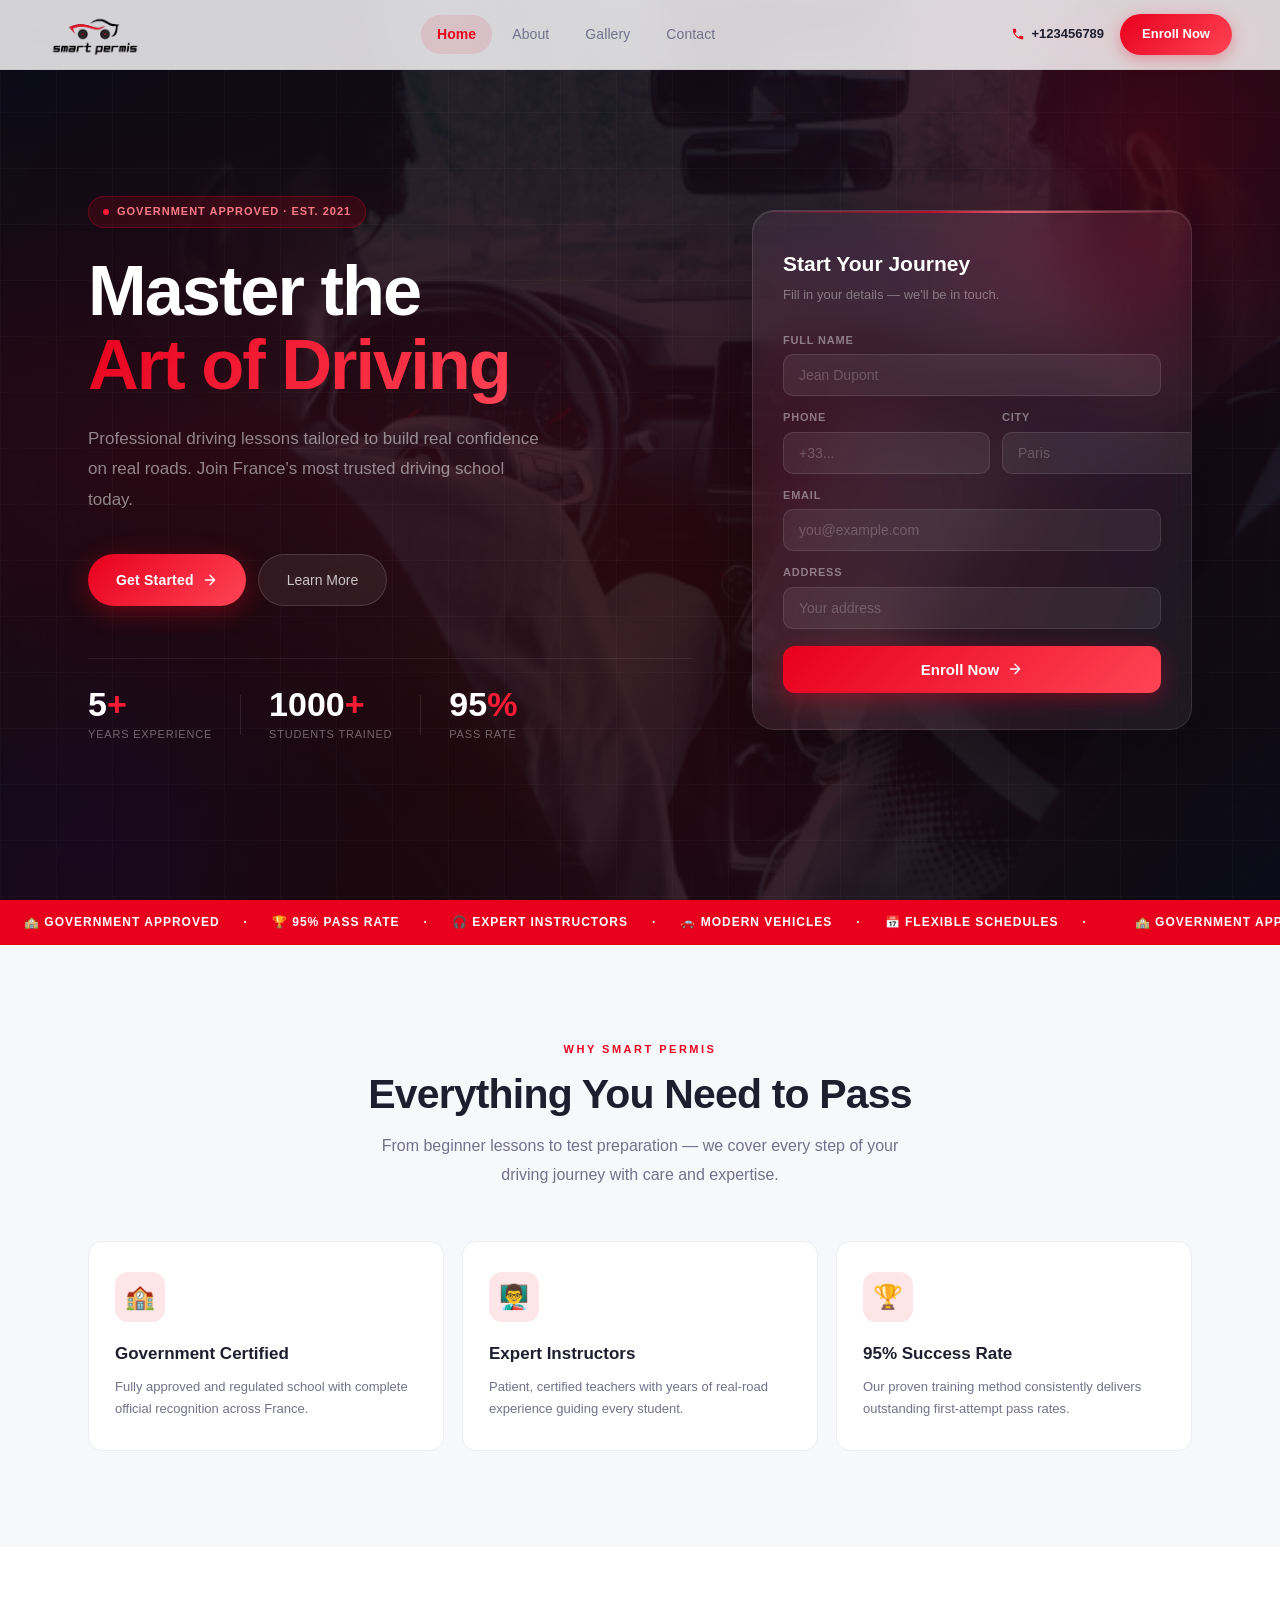
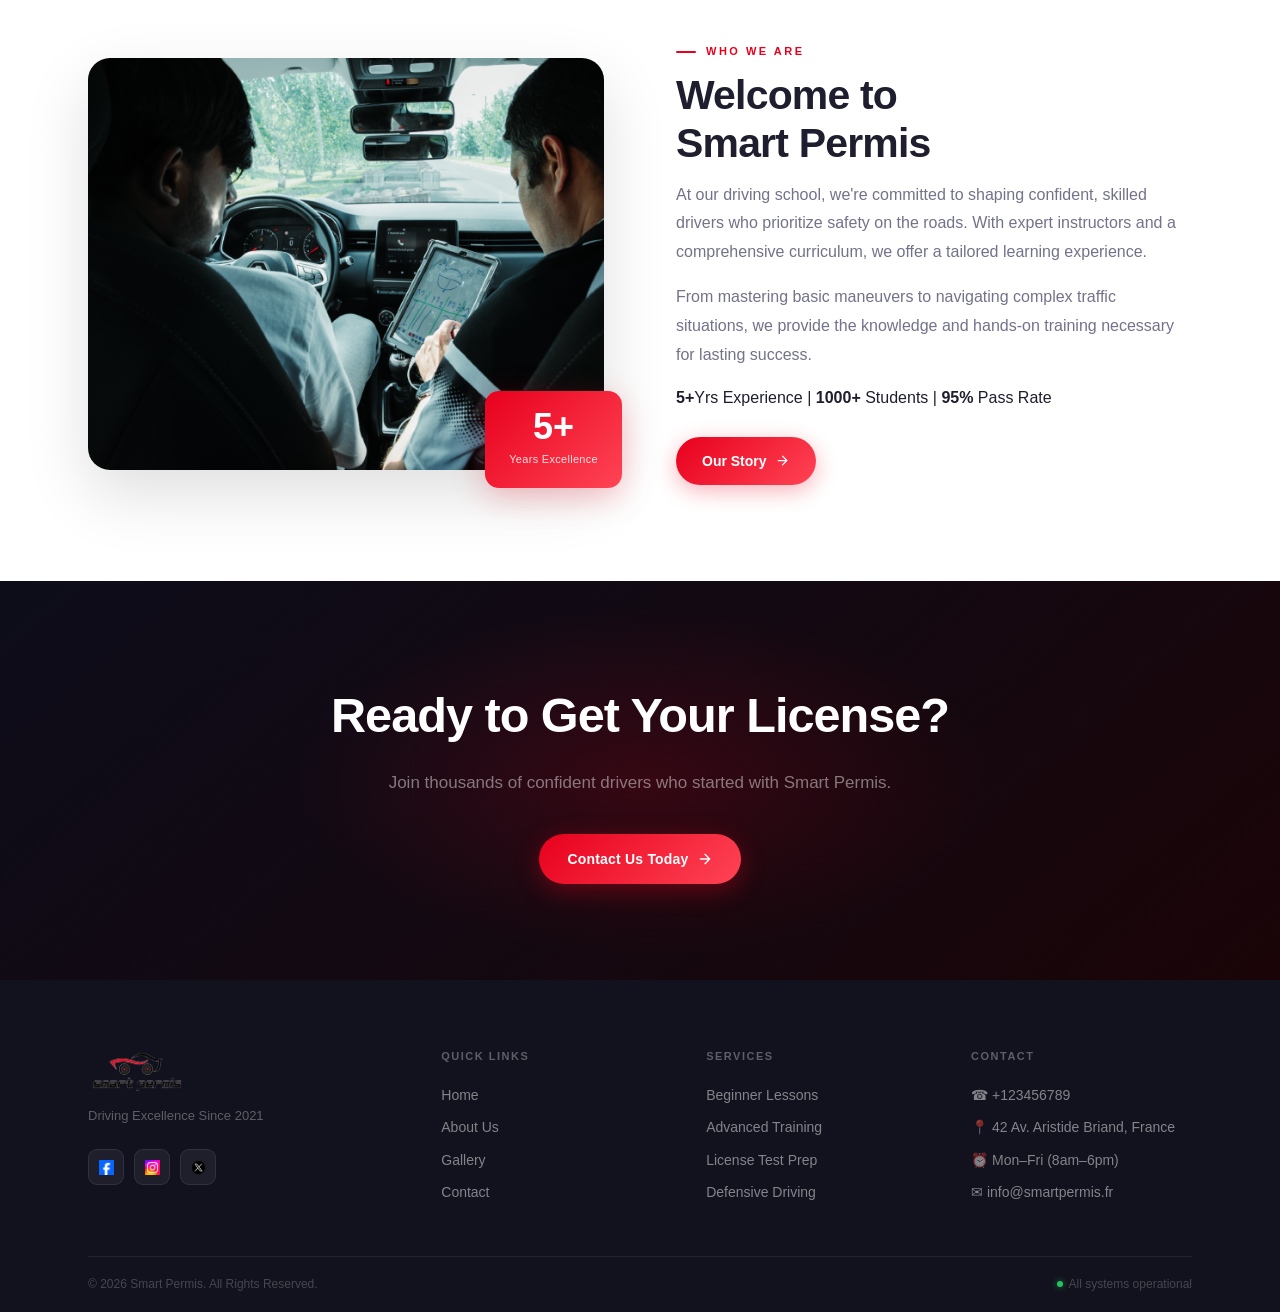
==== commit 6bb2d2f3: "Update index.html" ====
--- a/index.html
+++ b/index.html
@@ -16,68 +16,6 @@
 
 
 <style>
-
-/* --- Responsive Logo Wrapper --- */
-.logo-wrapper {
-  position: relative;
-  width: clamp(220px, 70vw, 430px); /* responsive scaling */
-  aspect-ratio: 430 / 280; /* keeps same shape */
-}
-
-/* Logo image */
-.logo-img {
-  width: 100%;
-  height: 100%;
-  object-fit: contain;
-  display: block;
-}
-
-/* Wheels (responsive size) */
-.wheel-spin {
-  position: absolute;
-  width: clamp(28px, 8vw, 50px);
-  height: clamp(28px, 8vw, 50px);
-  border-radius: 50%;
-  animation: spin 0.6s linear infinite;
-  transform-origin: center;
-}
-
-/* Position tuning (scales better now) */
-.wheel-rear {
-  left: 28%;
-  bottom: 18%;
-}
-
-.wheel-front {
-  right: 30%;
-  bottom: 18%;
-}
-
-/* Spin animation */
-@keyframes spin {
-  from { transform: rotate(0deg); }
-  to   { transform: rotate(360deg); }
-}
-
-/* Loading text responsive */
-#preloader p {
-  margin-top: 20px;
-  font-family: sans-serif;
-  letter-spacing: 3px;
-  font-size: clamp(12px, 3vw, 16px);
-}
-
-/* Small screen extra spacing */
-@media (max-width: 480px) {
-  #preloader {
-    padding: 20px;
-  }
-}
-
-
-
-
-
     /* --- Full Screen Loader Styling --- */
     #preloader {
       position: fixed;
@@ -94,11 +32,11 @@
       transition: opacity 0.6s ease, visibility 0.6s ease;
     }
 
-    /* Unga Original Logo Animation Code */
+    
     .logo-wrapper {
       position: relative;
-      width: 430px;
-      height: 280px;
+      width: 370px;
+      height: 220px;
     }
 
     .logo-img {
@@ -116,15 +54,15 @@
     }
 
     .wheel-rear {
-      width: 50px;
-      height: 50px;
+      width: 40px;
+      height: 40px;
       left: 30%;
       bottom: 45%;
     }
 
     .wheel-front {
-      width: 50px;
-      height: 50px;
+      width: 40px;
+      height: 40px;
       right: 33%;
       bottom: 45%;
     }
@@ -468,4 +406,4 @@
 })();
 </script>
 </body>
-</html>+</html>
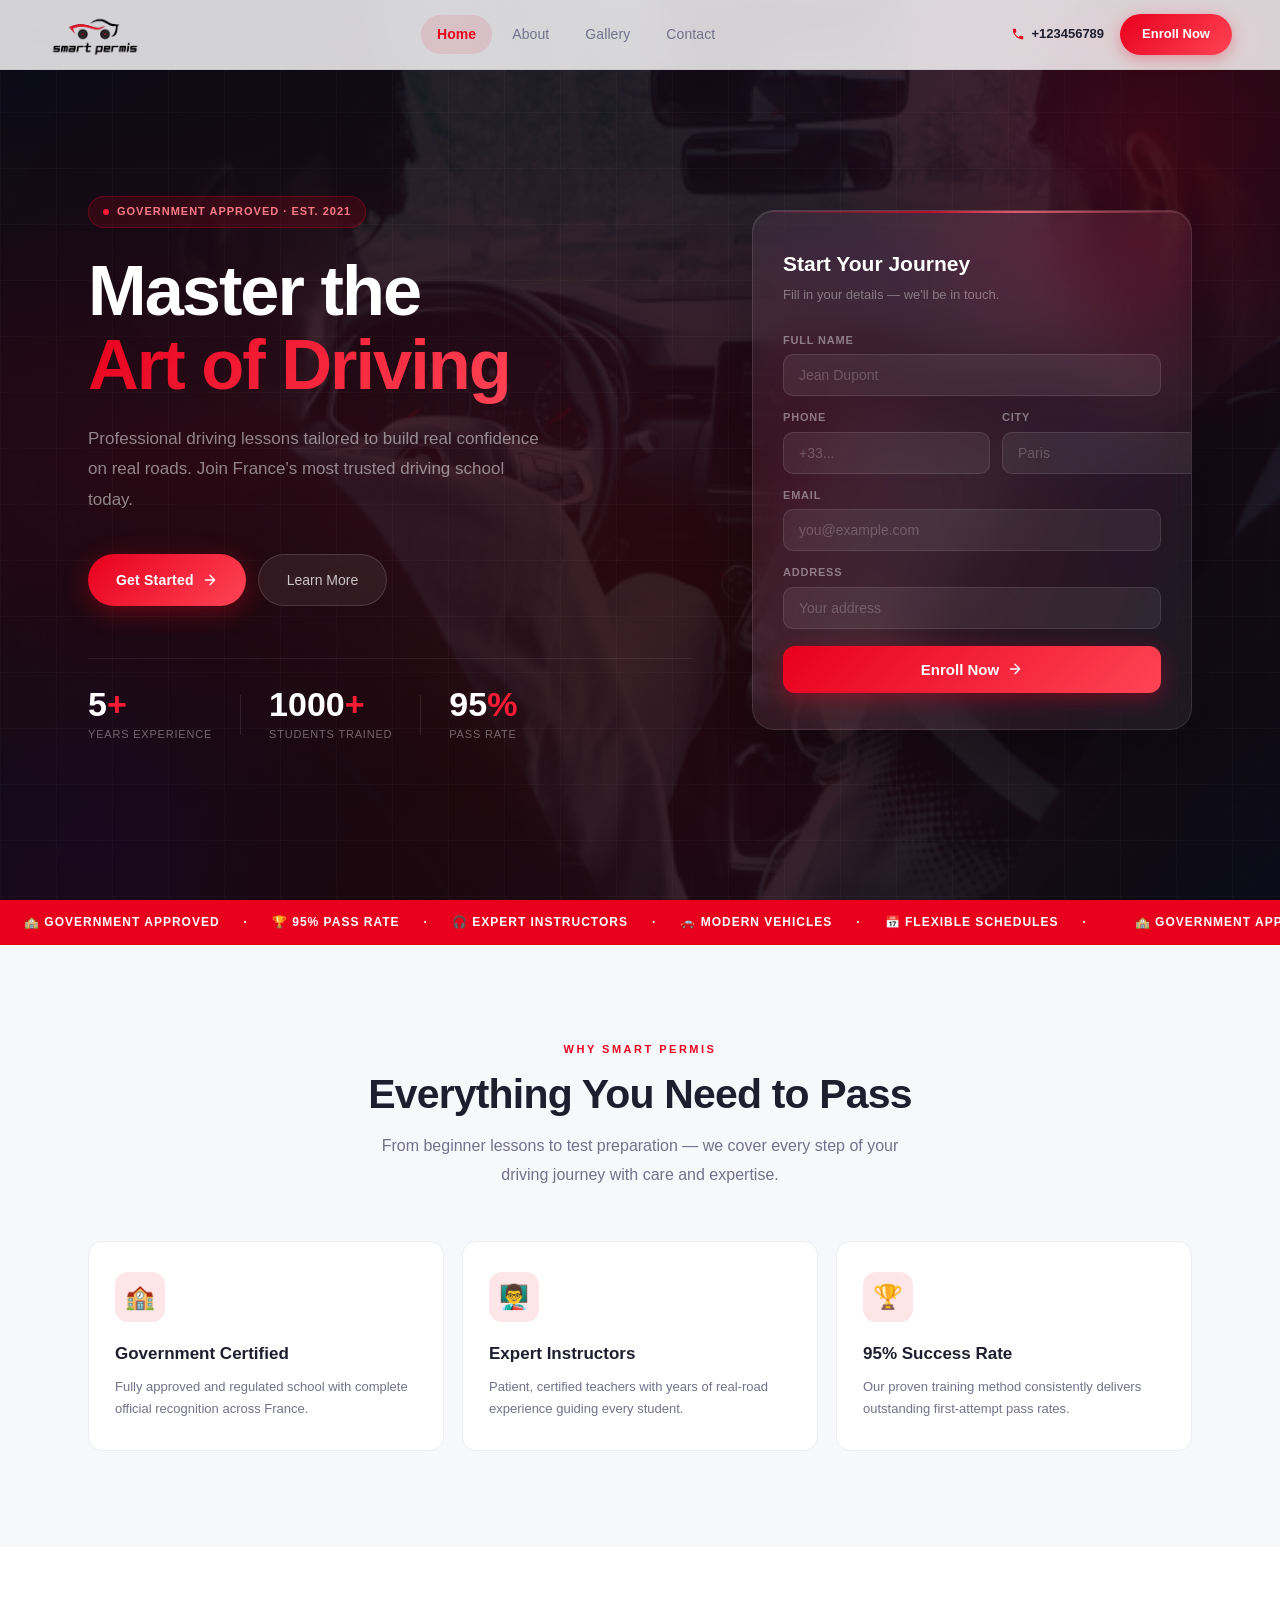
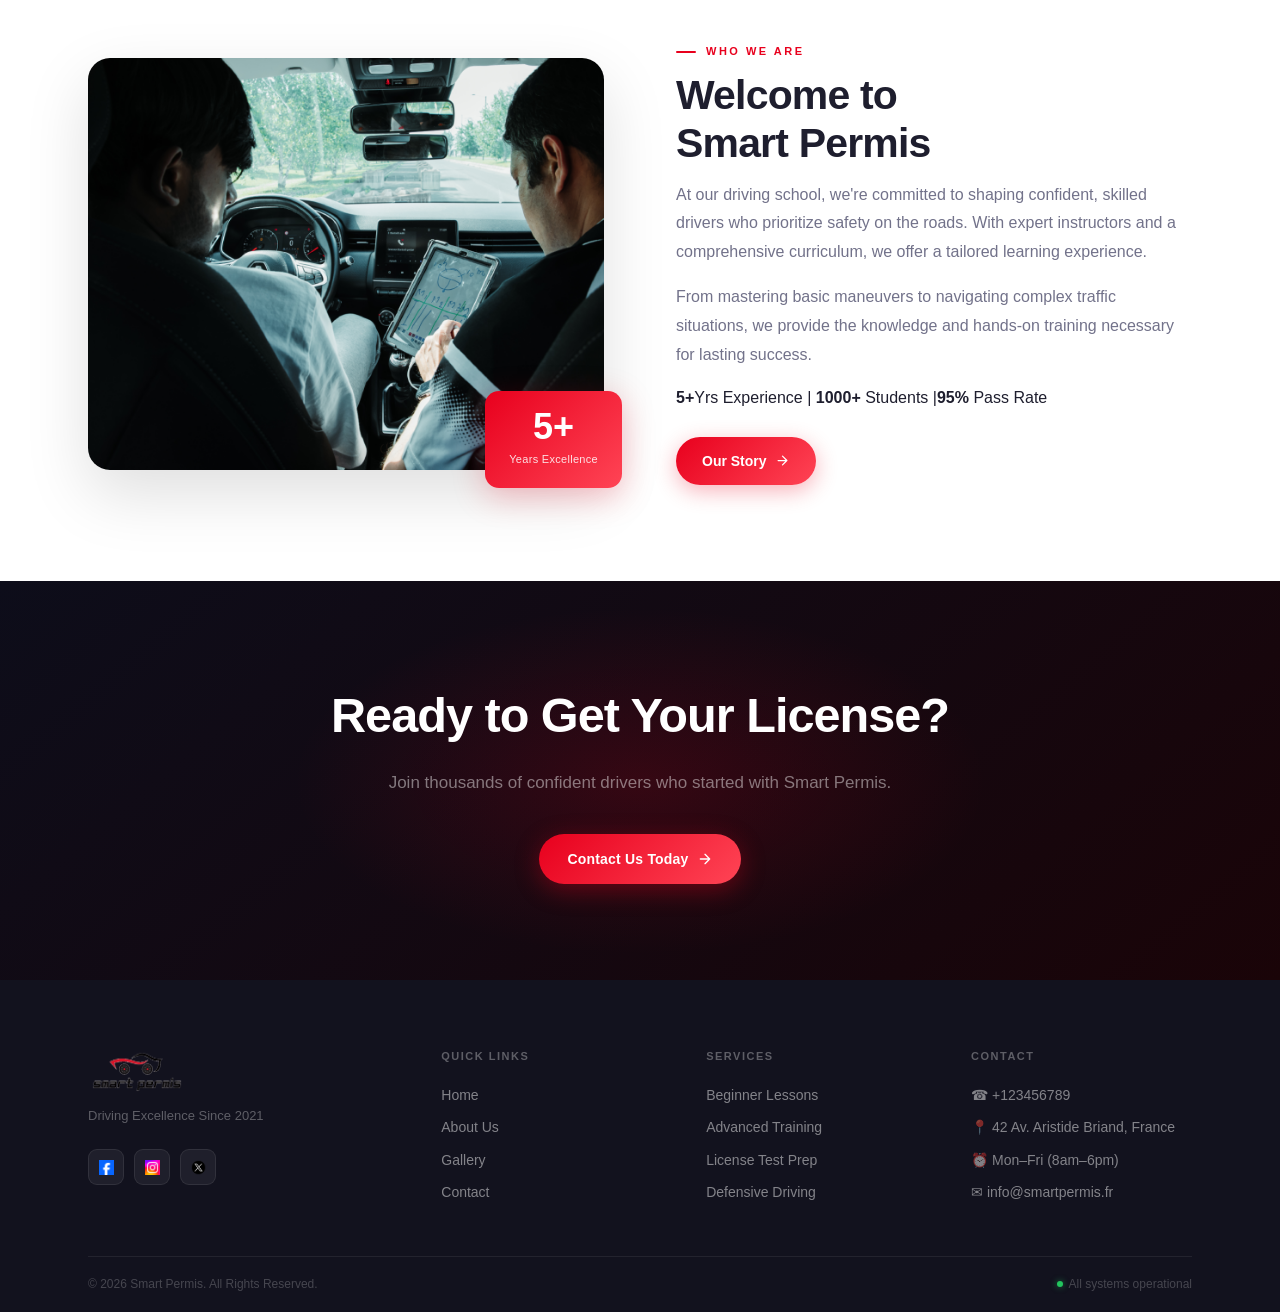
==== commit b1cbf361: "a3" ====
--- a/index.html
+++ b/index.html
@@ -32,7 +32,7 @@
       transition: opacity 0.6s ease, visibility 0.6s ease;
     }
 
-    
+    /* Unga Original Logo Animation Code */
     .logo-wrapper {
       position: relative;
       width: 370px;
@@ -291,7 +291,7 @@
                 <p class="sec-p">At our driving school, we're committed to shaping confident, skilled drivers who prioritize safety on the roads. With expert instructors and a comprehensive curriculum, we offer a tailored learning experience.</p>
                 <p class="sec-p">From mastering basic maneuvers to navigating complex traffic situations, we provide the knowledge and hands-on training necessary for lasting success.</p>
                 <div class="about-mini-stats">
-                    <div class="ams"><strong>5+</strong><span>Yrs Experience |</span><strong> 1000+</strong><span> Students |</span><strong> 95%</strong><span> Pass Rate </span></div>
+                    <div class="ams"><strong>5+</strong><span>Yrs Experience |</span><strong> 1000+</strong><span> Students |</span><strong>95%</strong><span> Pass Rate </span></div>
                  
                
                 </div>
@@ -406,4 +406,4 @@
 })();
 </script>
 </body>
-</html>
+</html>
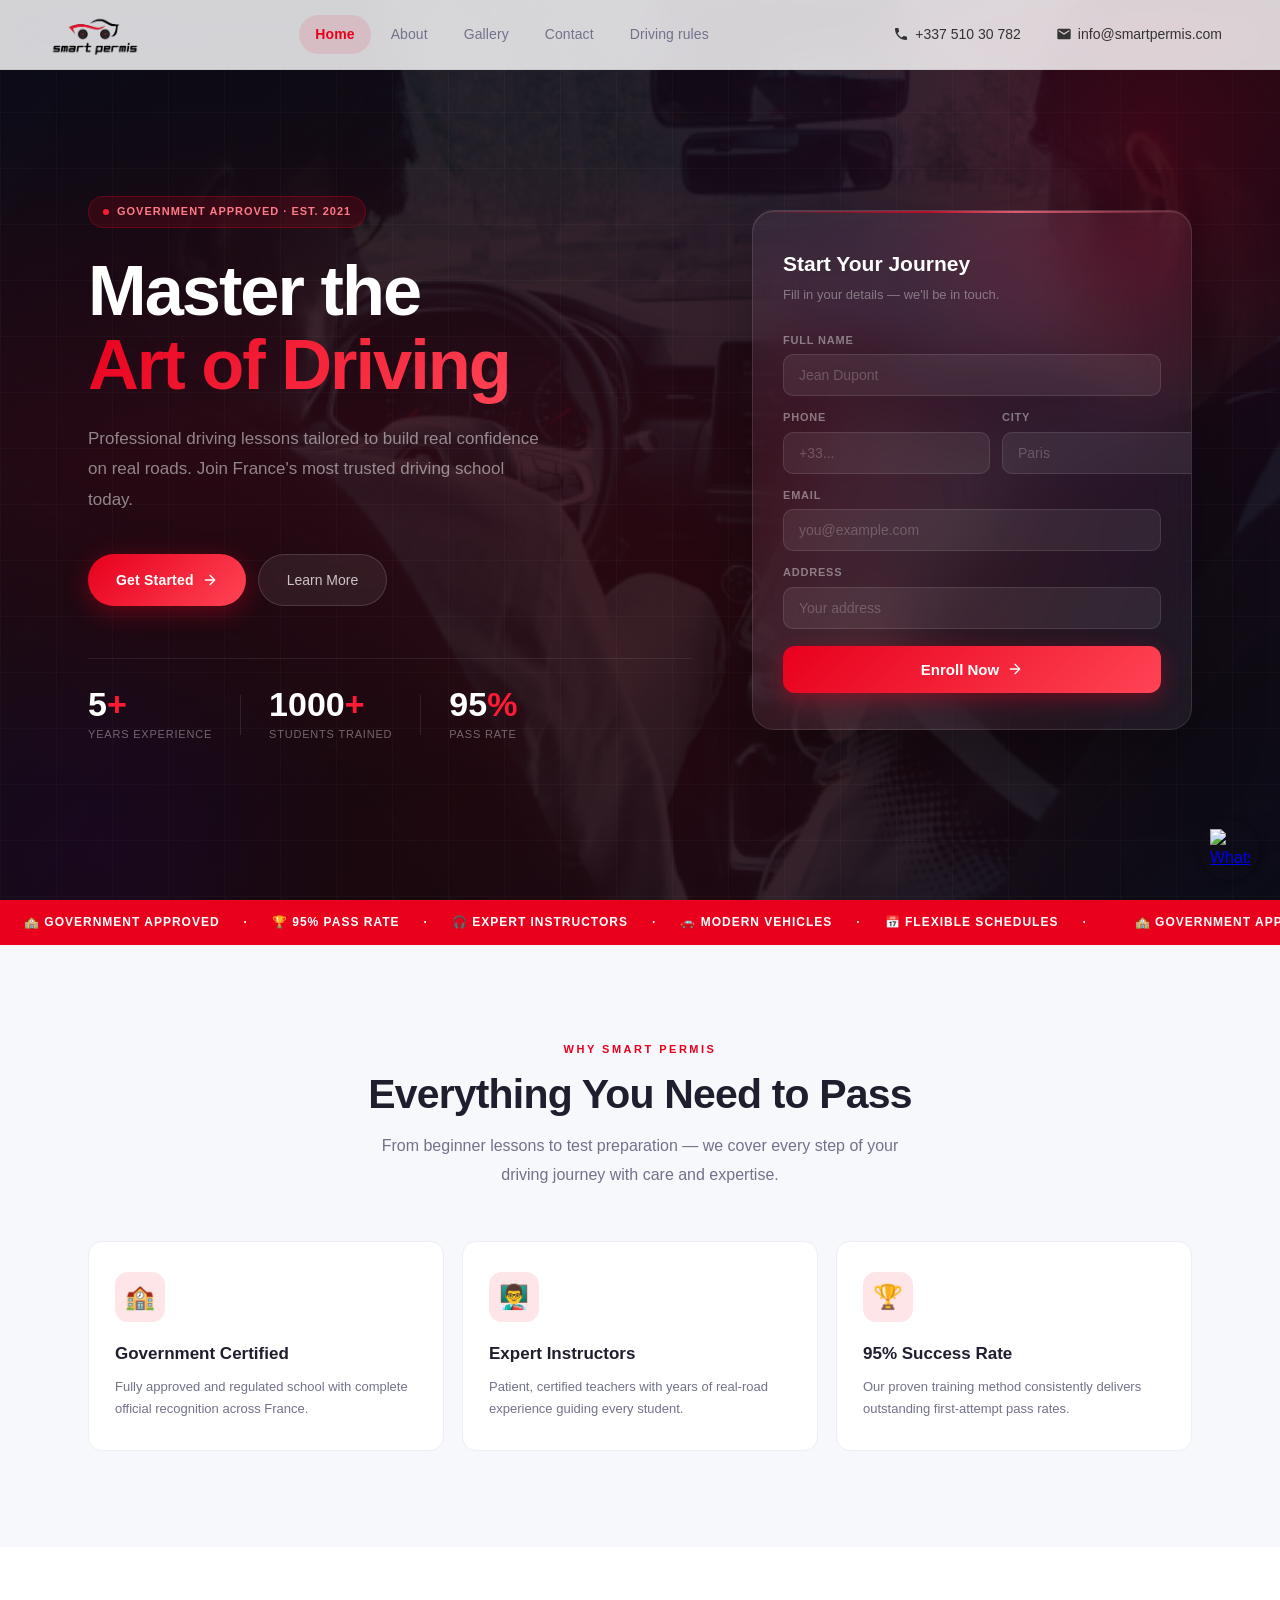
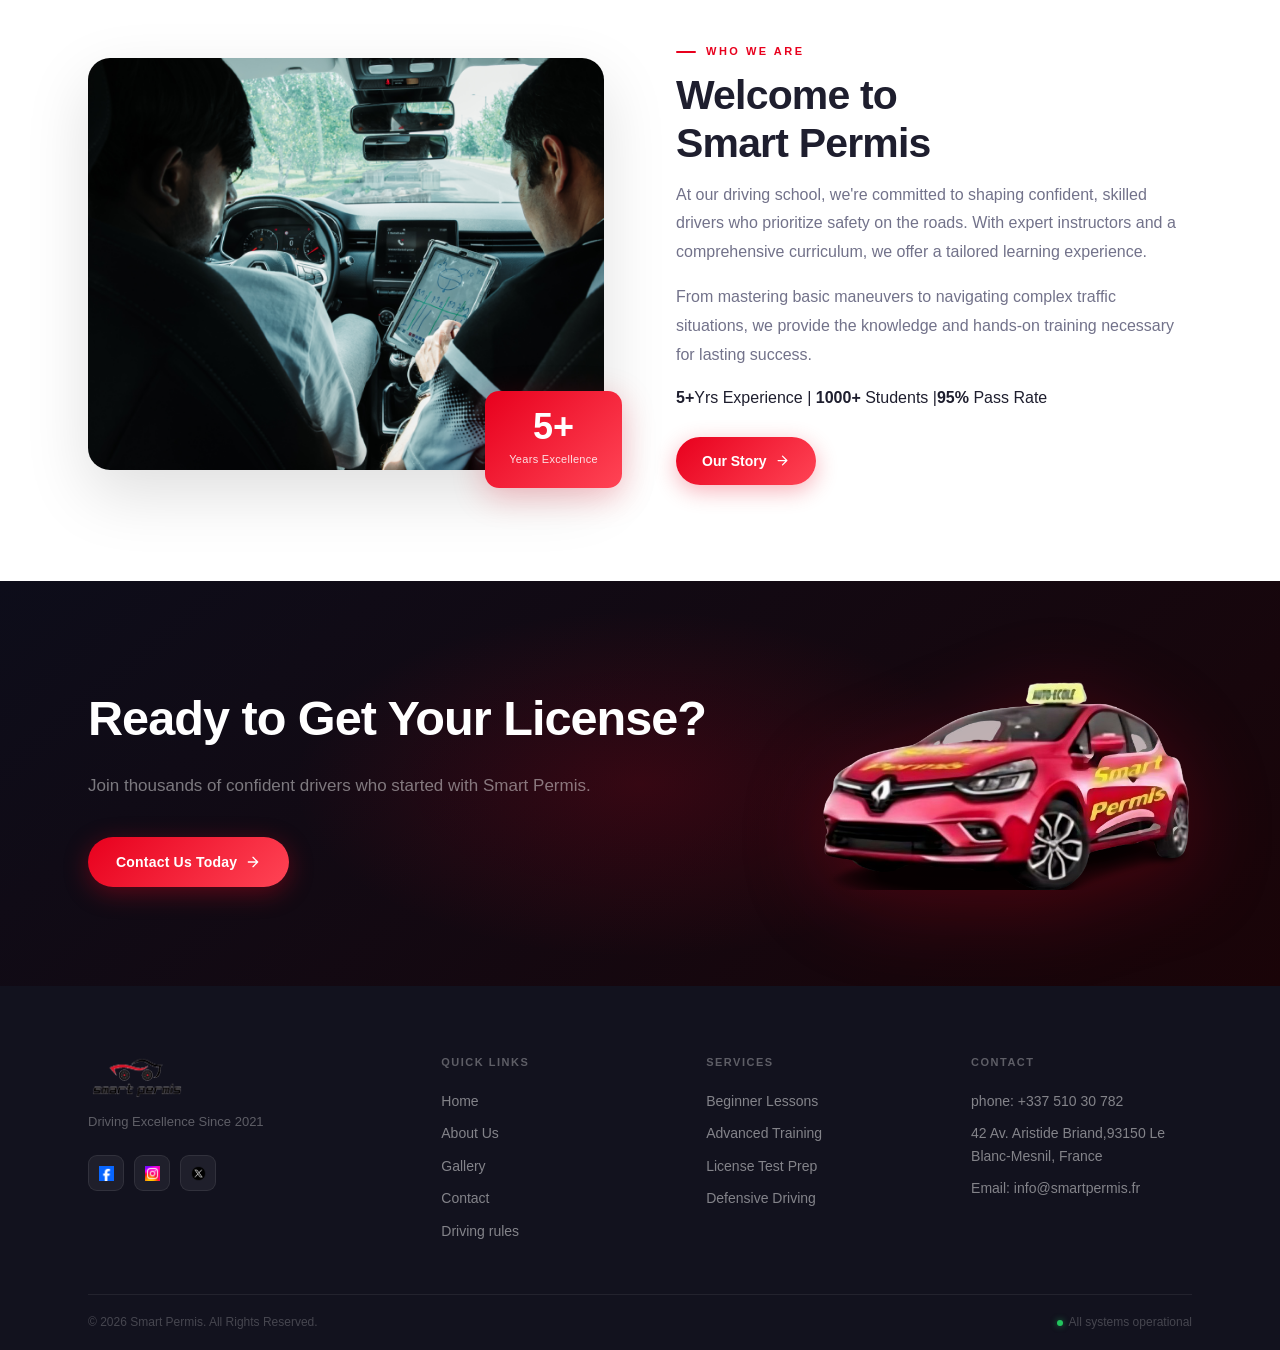
==== commit 988f99db: "a3" ====
--- a/index.html
+++ b/index.html
@@ -8,11 +8,7 @@
 </head>
 <body>
 
-<!-- <div id="splash">
-  <img src="logo.png" class="logo" alt="Logo">
-  <div class="loading-text">Loading...</div>
-  <div class="loader"></div>
-</div> -->
+
 
 
 <style>
@@ -32,7 +28,7 @@
       transition: opacity 0.6s ease, visibility 0.6s ease;
     }
 
-    /* Unga Original Logo Animation Code */
+    
     .logo-wrapper {
       position: relative;
       width: 370px;
@@ -124,10 +120,7 @@
     <p style="margin-top: 20px; font-family: sans-serif; letter-spacing: 3px;">LOADING...</p>
   </div>
 
-  <!-- <div class="content">
-    <h1>Welcome to BRO CARS</h1>
-    <p>Unga car sales site content inga start aagum...</p>
-  </div> -->
+  
 
   <script>
     window.addEventListener("load", function() {
@@ -148,13 +141,20 @@
         <a href="about.html" class="sp-nav-link">About</a>
         <a href="gallery.html" class="sp-nav-link">Gallery</a>
         <a href="contact.html" class="sp-nav-link">Contact</a>
+        <a href="rules.html" class="sp-nav-link">Driving rules</a>
     </nav>
     <div class="sp-header-right">
-        <a href="tel:+123456789" class="sp-phone-link">
+        <a href="tel:+337 510 30 782" class="sp-phone-link">
             <svg viewBox="0 0 24 24"><path d="M6.6 10.8c1.4 2.8 3.8 5.1 6.6 6.6l2.2-2.2c.3-.3.7-.4 1-.2 1.1.4 2.3.6 3.6.6.6 0 1 .4 1 1V20c0 .6-.4 1-1 1-9.4 0-17-7.6-17-17 0-.6.4-1 1-1h3.5c.6 0 1 .4 1 1 0 1.3.2 2.5.6 3.6.1.3 0 .7-.2 1L6.6 10.8z"/></svg>
-            +123456789
+            +337 510 30 782
         </a>
-        <a href="contact.html" class="sp-btn-enroll">Enroll Now</a>
+           <a href="info@smartpermis.com" class="sp-email-link">
+        <svg viewBox="0 0 24 24">
+            <path d="M20 4H4c-1.1 0-2 .9-2 2v12c0 1.1.9 2 2 2h16c1.1 0 2-.9 2-2V6c0-1.1-.9-2-2-2zm0 4l-8 5L4 8V6l8 5 8-5v2z"/>
+        </svg>
+        info@smartpermis.com
+    </a>
+        <!-- <a href="contact.html" class="sp-btn-enroll">Enroll Now</a> -->
     </div>
     <button class="sp-hamburger" id="hamburger"><span></span><span></span><span></span></button>
 </header>
@@ -164,6 +164,7 @@
     <a href="about.html" class="sp-nav-link">About</a>
     <a href="gallery.html" class="sp-nav-link">Gallery</a>
     <a href="contact.html" class="sp-nav-link">Contact</a>
+    <a href="rules.html" class="sp-nav-link">Driving rules</a>
 </nav>
 
 <!-- HERO -->
@@ -309,16 +310,26 @@
 <section class="cta-band">
     <div class="cta-band-glow"></div>
     <div class="container">
-        <div class="cta-band-inner" data-aos="zoom-in">
-            <h2>Ready to Get Your License?</h2>
-            <p>Join thousands of confident drivers who started with Smart Permis.</p>
-            <a href="contact.html" class="btn-primary">
-                Contact Us Today
-                <svg viewBox="0 0 24 24"><path d="M5 12h14M12 5l7 7-7 7"/></svg>
-            </a>
+        <div class="cta-band-inner cta-band-split" data-aos="zoom-in">
+            <div class="cta-text-side">
+                <h2>Ready to Get Your License?</h2>
+                <p>Join thousands of confident drivers who started with Smart Permis.</p>
+                <a href="contact.html" class="btn-primary">
+                    Contact Us Today
+                    <svg viewBox="0 0 24 24"><path d="M5 12h14M12 5l7 7-7 7"/></svg>
+                </a>
+            </div>
+            <div class="cta-img-side">
+                <img src="Imgaes/taxi.png" alt="Smart Permis Taxi" class="cta-taxi-img">
+            </div>
         </div>
     </div>
 </section>
+
+<!-- WhatsApp Button -->
+<a href="https://wa.me/947XXXXXXXX" target="_blank" class="whatsapp-float">
+    <img src="https://cdn-icons-png.flaticon.com/512/733/733585.png" alt="WhatsApp">
+</a>
 
 <!-- FOOTER -->
 <footer class="sp-footer">
@@ -341,6 +352,7 @@
                         <li><a href="about.html">About Us</a></li>
                         <li><a href="gallery.html">Gallery</a></li>
                         <li><a href="contact.html">Contact</a></li>
+                        <li><a href="rules.html">Driving rules</a></li>
                     </ul>
                 </div>
                 <div class="footer-col">
@@ -355,10 +367,9 @@
                 <div class="footer-col">
                     <h5>Contact</h5>
                     <ul>
-                        <li>☎ +123456789</li>
-                        <li>📍 42 Av. Aristide Briand, France</li>
-                        <li>⏰ Mon–Fri (8am–6pm)</li>
-                        <li>✉ info@smartpermis.fr</li>
+                        <li>phone: +337 510 30 782</li>
+                        <li>42 Av. Aristide Briand,93150 Le Blanc-Mesnil, France</li>
+                        <li>Email: info@smartpermis.fr</li>
                     </ul>
                 </div>
             </div>
--- a/style.css
+++ b/style.css
@@ -110,6 +110,63 @@
 .sp-mobile-nav.open { display: flex; opacity: 1; transform: translateY(0); }
 .sp-mobile-nav .sp-nav-link { padding: 13px 16px; font-size: 15px; border-radius: 10px; }
 
+.sp-phone-link,
+.sp-email-link {
+    padding: 6px 10px;
+    border-radius: 6px;
+}
+
+.sp-phone-link:hover,
+.sp-email-link:hover {
+    background-color: #f1f5f9;
+}
+
+/* Container alignment */
+.sp-header-right {
+    display: flex;
+    align-items: center;
+    gap: 15px;
+}
+
+/* Common style for phone & email */
+.sp-phone-link,
+.sp-email-link {
+    display: flex;
+    align-items: center;
+    gap: 6px;
+    text-decoration: none;
+    color: #333;
+    font-size: 14px;
+    font-weight: 500;
+    transition: 0.3s ease;
+}
+
+/* Icon style */
+.sp-phone-link svg,
+.sp-email-link svg {
+    width: 16px;
+    height: 16px;
+    fill: #333;
+    transition: 0.3s ease;
+}
+
+/* Hover effect */
+/* .sp-phone-link:hover, */
+.sp-email-link:hover {
+    color: #FF1A35;
+}
+
+.sp-phone-link:hover svg,
+.sp-email-link:hover svg {
+    fill: #FF1A35;;
+}
+
+@media (max-width: 768px) {
+    .sp-email-link {
+        display: none;
+    }
+}
+
 /* ══════════════════════════════════════
    HERO
 ══════════════════════════════════════ */
@@ -405,6 +462,56 @@
 .cta-band-inner { text-align: center; position: relative; z-index: 2; }
 .cta-band-inner h2 { font-size: clamp(28px, 3.8vw, 50px); font-weight: 800; color: #fff; margin-bottom: 14px; letter-spacing: -1px; }
 .cta-band-inner p { font-size: 17px; color: rgba(255,255,255,0.45); margin-bottom: 38px; }
+
+/* CTA Band — Split Layout with Taxi Image */
+.cta-band-split {
+    display: flex;
+    align-items: center;
+    justify-content: space-between;
+    gap: 40px;
+    text-align: left;
+}
+.cta-text-side {
+    flex: 1;
+}
+.cta-text-side h2 {
+    text-align: left;
+}
+.cta-text-side p {
+    text-align: left;
+    margin-bottom: 38px;
+}
+.cta-img-side {
+    flex-shrink: 0;
+    width: 380px;
+    position: relative;
+}
+.cta-taxi-img {
+    width: 100%;
+    height: auto;
+    display: block;
+    filter: drop-shadow(0 16px 40px rgba(232,0,29,0.25));
+    animation: taxiFloat 4s ease-in-out infinite;
+}
+@keyframes taxiFloat {
+    0%, 100% { transform: translateY(0px); }
+    50%       { transform: translateY(-10px); }
+}
+
+/* Responsive */
+@media (max-width: 900px) {
+    .cta-band-split {
+        flex-direction: column;
+        text-align: center;
+        gap: 28px;
+    }
+    .cta-text-side h2,
+    .cta-text-side p { text-align: center; }
+    .cta-img-side { width: 280px; }
+}
+@media (max-width: 600px) {
+    .cta-img-side { width: 220px; }
+}
 
 /* ── CONTACT INFO CARDS ── */
 .contact-top-cards { display: grid; grid-template-columns: repeat(3, 1fr); gap: 18px; margin-bottom: 60px; }
@@ -1036,3 +1143,462 @@
     .ph-content { padding: 96px 20px 70px; }
     .hero-glass-card { max-width: 100%; }
 }
+
+
+
+
+.whatsapp-float {
+    position: fixed;
+    bottom: 20px;
+    right: 20px;
+    /* background-color: #25D366; */
+    border-radius: 80%;
+    display: flex;
+    align-items: center;
+    justify-content: center;
+    box-shadow: 2px 2px 8px rgba(0,0,0,0.3);
+    z-index: 1000;
+
+    /* Animation */
+    animation: shake 2s infinite;
+}
+
+/* Desktop */
+.whatsapp-float {
+    width: 60px;
+    height: 60px;
+}
+
+.whatsapp-float img {
+    width: 40px;
+}
+
+/* Tablet */
+@media (max-width: 768px) {
+    .whatsapp-float {
+        width: 55px;
+        height: 55px;
+        bottom: 15px;
+        right: 15px;
+    }
+
+    .whatsapp-float img {
+        width: 28px;
+    }
+}
+
+/* Mobile */
+@media (max-width: 480px) {
+    .whatsapp-float {
+        width: 50px;
+        height: 50px;
+        bottom: 12px;
+        right: 12px;
+    }
+
+    .whatsapp-float img {
+        width: 28px;
+    }
+}
+
+/* Shake Animation */
+@keyframes shake {
+    0% { transform: rotate(0deg); }
+    25% { transform: rotate(10deg); }
+    50% { transform: rotate(-10deg); }
+    75% { transform: rotate(10deg); }
+    100% { transform: rotate(0deg); }
+}
+
+/* ================================================
+   SMART PERMIS — RULES PAGE STYLES
+   Depends on: style.css (load that first)
+   ================================================ */
+
+/* ── RULES INTRO STATS ── */
+.rules-intro-stats {
+    display: grid;
+    grid-template-columns: repeat(4, 1fr);
+    gap: 16px;
+    margin-bottom: 52px;
+}
+.ris-card {
+    background: var(--white);
+    border: 1.5px solid var(--off2);
+    border-radius: var(--radius);
+    padding: 24px 20px;
+    text-align: center;
+    transition: all 0.3s var(--ease);
+}
+.ris-card:hover { transform: translateY(-4px); box-shadow: var(--shadow-md); border-color: rgba(232,0,29,0.15); }
+.ris-icon { font-size: 32px; margin-bottom: 10px; }
+.ris-num { font-size: 36px; font-weight: 900; color: var(--red); line-height: 1; letter-spacing: -1px; }
+.ris-label { font-size: 11px; color: var(--muted); margin-top: 5px; letter-spacing: 0.3px; }
+
+/* ── FILTER BAR ── */
+.rules-filter-bar {
+    display: flex;
+    align-items: center;
+    gap: 10px;
+    flex-wrap: wrap;
+    margin-bottom: 48px;
+    justify-content: center;
+}
+.rfb-btn {
+    padding: 9px 20px;
+    border-radius: 100px;
+    border: 1.5px solid var(--off2);
+    background: var(--white);
+    color: var(--muted);
+    font-size: 13px;
+    font-weight: 600;
+    cursor: pointer;
+    font-family: inherit;
+    transition: all 0.25s var(--ease);
+    letter-spacing: 0.2px;
+}
+.rfb-btn:hover { border-color: var(--red); color: var(--red); background: var(--red-light); }
+.rfb-btn.active { background: var(--grad-red); color: #fff; border-color: transparent; box-shadow: 0 4px 16px rgba(232,0,29,0.25); }
+
+/* ── RULES CATEGORY TITLE ── */
+.rules-cat-title {
+    display: flex;
+    align-items: center;
+    gap: 14px;
+    margin-bottom: 22px;
+    margin-top: 56px;
+}
+.rules-cat-title:first-child { margin-top: 0; }
+.rct-icon {
+    width: 48px; height: 48px;
+    background: var(--grad-red);
+    border-radius: 13px;
+    display: flex; align-items: center; justify-content: center;
+    font-size: 22px;
+    box-shadow: 0 4px 16px rgba(232,0,29,0.28);
+    flex-shrink: 0;
+}
+.rct-text h3 { font-size: 22px; font-weight: 800; color: var(--text); margin-bottom: 2px; letter-spacing: -0.3px; }
+.rct-text span { font-size: 12px; color: var(--muted); letter-spacing: 0.3px; }
+
+/* ── RULES CARDS GRID ── */
+.rules-grid {
+    display: grid;
+    grid-template-columns: repeat(3, 1fr);
+    gap: 16px;
+    margin-bottom: 12px;
+}
+.rule-card {
+    background: var(--white);
+    border: 1.5px solid var(--off2);
+    border-radius: var(--radius);
+    padding: 22px 20px;
+    transition: all 0.3s var(--ease);
+    position: relative;
+    overflow: hidden;
+}
+.rule-card::before {
+    content: '';
+    position: absolute;
+    left: 0; top: 0; bottom: 0;
+    width: 3px;
+    background: var(--grad-red);
+    transform: scaleY(0);
+    transition: transform 0.35s var(--ease);
+    transform-origin: bottom;
+}
+.rule-card:hover { box-shadow: var(--shadow-md); border-color: rgba(232,0,29,0.15); transform: translateY(-3px); }
+.rule-card:hover::before { transform: scaleY(1); }
+.rule-card-top { display: flex; align-items: flex-start; gap: 12px; margin-bottom: 10px; }
+.rule-num {
+    width: 28px; height: 28px;
+    background: var(--red-light);
+    border-radius: 8px;
+    display: flex; align-items: center; justify-content: center;
+    font-size: 11px; font-weight: 800; color: var(--red); flex-shrink: 0;
+}
+.rule-card h4 { font-size: 14px; font-weight: 700; color: var(--text); line-height: 1.35; }
+.rule-card p  { font-size: 13px; color: var(--muted); line-height: 1.7; }
+
+/* ── RULE TAGS ── */
+.rule-tag {
+    display: inline-flex; align-items: center;
+    margin-top: 10px; padding: 4px 10px;
+    border-radius: 100px; font-size: 10px; font-weight: 700;
+    letter-spacing: 0.5px; text-transform: uppercase;
+}
+.tag-warning { background: rgba(234,179,8,0.12); color: #a16207; }
+.tag-danger  { background: rgba(232,0,29,0.10); color: var(--red); }
+.tag-info    { background: rgba(59,130,246,0.10); color: #1d4ed8; }
+.tag-success { background: rgba(34,197,94,0.12); color: #15803d; }
+
+/* ── SPEED SHOWCASE ── */
+.speed-showcase {
+    display: grid;
+    grid-template-columns: repeat(4, 1fr);
+    gap: 14px;
+    margin-bottom: 12px;
+}
+.speed-card {
+    background: var(--white);
+    border: 1.5px solid var(--off2);
+    border-radius: var(--radius);
+    padding: 22px 14px;
+    text-align: center;
+    transition: all 0.3s var(--ease);
+    position: relative;
+    overflow: hidden;
+}
+.speed-card::after {
+    content: '';
+    position: absolute;
+    bottom: 0; left: 0; right: 0;
+    height: 3px;
+    background: var(--grad-red);
+    transform: scaleX(0);
+    transition: transform 0.35s var(--ease);
+}
+.speed-card:hover { transform: translateY(-4px); box-shadow: var(--shadow-md); border-color: rgba(232,0,29,0.15); }
+.speed-card:hover::after { transform: scaleX(1); }
+.speed-sign {
+    width: 70px; height: 70px;
+    border: 4px solid var(--red);
+    border-radius: 50%;
+    display: flex; align-items: center; justify-content: center;
+    margin: 0 auto 14px;
+    background: var(--white);
+    box-shadow: 0 4px 16px rgba(232,0,29,0.18);
+    flex-direction: column;
+}
+.speed-sign strong { font-size: 22px; font-weight: 900; color: var(--text); line-height: 1; }
+.speed-sign small  { font-size: 9px; color: var(--muted); display: block; line-height: 1; }
+.speed-card h5  { font-size: 13px; font-weight: 700; color: var(--text); margin-bottom: 4px; }
+.speed-card span { font-size: 11px; color: var(--muted); line-height: 1.5; display: block; }
+
+/* ── ROAD SIGNS GRID ── */
+.signs-grid {
+    display: grid;
+    grid-template-columns: repeat(4, 1fr);
+    gap: 14px;
+}
+.sign-card {
+    background: var(--white);
+    border: 1.5px solid var(--off2);
+    border-radius: var(--radius);
+    padding: 18px 14px;
+    text-align: center;
+    transition: all 0.3s var(--ease);
+}
+.sign-card:hover { transform: translateY(-3px); box-shadow: var(--shadow-md); border-color: rgba(232,0,29,0.14); }
+.sign-svg { width: 60px; height: 60px; margin: 0 auto 12px; display: block; }
+.sign-card h5 { font-size: 13px; font-weight: 700; color: var(--text); margin-bottom: 4px; }
+.sign-card p  { font-size: 11px; color: var(--muted); line-height: 1.5; }
+
+/* ── ALERT BOXES ── */
+.rule-alert {
+    display: flex;
+    gap: 14px;
+    align-items: flex-start;
+    padding: 18px 22px;
+    border-radius: var(--radius);
+    margin-bottom: 12px;
+}
+.rule-alert.alert-red    { background: rgba(232,0,29,0.06);    border: 1px solid rgba(232,0,29,0.18); }
+.rule-alert.alert-blue   { background: rgba(59,130,246,0.06);  border: 1px solid rgba(59,130,246,0.16); }
+.rule-alert.alert-yellow { background: rgba(234,179,8,0.07);   border: 1px solid rgba(234,179,8,0.22); }
+.rule-alert.alert-green  { background: rgba(34,197,94,0.06);   border: 1px solid rgba(34,197,94,0.18); }
+.alert-icon { font-size: 22px; flex-shrink: 0; margin-top: 1px; }
+.alert-body h5 { font-size: 14px; font-weight: 700; color: var(--text); margin-bottom: 4px; }
+.alert-body p  { font-size: 13px; color: var(--muted); line-height: 1.65; }
+.alert-body.red    h5 { color: var(--red); }
+.alert-body.blue   h5 { color: #1d4ed8; }
+.alert-body.yellow h5 { color: #a16207; }
+.alert-body.green  h5 { color: #15803d; }
+
+/* ── FINES TABLE ── */
+.fine-table-wrap {
+    background: var(--white);
+    border: 1.5px solid var(--off2);
+    border-radius: var(--radius-lg);
+    overflow: hidden;
+    margin-bottom: 12px;
+    box-shadow: var(--shadow-sm);
+}
+.fine-table { width: 100%; border-collapse: collapse; }
+.fine-table thead tr { background: var(--grad-red); }
+.fine-table thead th {
+    color: #fff; font-size: 12px; font-weight: 700;
+    letter-spacing: 0.5px; text-transform: uppercase;
+    padding: 14px 18px; text-align: left;
+}
+.fine-table tbody tr { border-bottom: 1px solid var(--off2); transition: background 0.2s; }
+.fine-table tbody tr:last-child { border: none; }
+.fine-table tbody tr:hover { background: var(--off); }
+.fine-table td { padding: 13px 18px; font-size: 13px; color: var(--text); vertical-align: middle; }
+.fine-table td:first-child { font-weight: 600; }
+.fine-badge {
+    display: inline-flex; align-items: center; gap: 5px;
+    padding: 4px 10px; border-radius: 100px;
+    font-size: 11px; font-weight: 700;
+}
+.fine-badge.red    { background: rgba(232,0,29,0.10);   color: var(--red); }
+.fine-badge.orange { background: rgba(234,88,12,0.10);  color: #c2410c; }
+.fine-badge.blue   { background: rgba(59,130,246,0.10); color: #1d4ed8; }
+
+/* ── POINTS TRACKER ── */
+.points-track {
+    background: var(--white);
+    border: 1.5px solid var(--off2);
+    border-radius: var(--radius-lg);
+    padding: 28px;
+    margin-bottom: 12px;
+}
+.points-track h4 { font-size: 16px; font-weight: 800; color: var(--text); margin-bottom: 20px; }
+.points-bar-wrap { display: flex; align-items: center; gap: 12px; margin-bottom: 18px; }
+.points-bar-wrap:last-child { margin-bottom: 0; }
+.points-label { font-size: 12px; font-weight: 700; color: var(--text); min-width: 130px; }
+.points-bar-bg { flex: 1; height: 10px; background: var(--off2); border-radius: 100px; overflow: hidden; }
+.points-bar-fill { height: 100%; border-radius: 100px; background: var(--grad-red); transition: width 1s var(--ease); }
+.points-val { font-size: 12px; font-weight: 700; color: var(--red); min-width: 40px; text-align: right; }
+
+/* ── FAQ ACCORDION ── */
+.faq-list { display: flex; flex-direction: column; gap: 10px; }
+.faq-item {
+    background: var(--white);
+    border: 1.5px solid var(--off2);
+    border-radius: var(--radius);
+    overflow: hidden;
+    transition: border-color 0.25s;
+}
+.faq-item.open { border-color: rgba(232,0,29,0.25); }
+.faq-q {
+    display: flex; align-items: center; justify-content: space-between;
+    padding: 18px 22px; cursor: pointer;
+    font-size: 15px; font-weight: 600; color: var(--text);
+    gap: 12px; user-select: none;
+}
+.faq-q:hover { color: var(--red); }
+.faq-arrow {
+    width: 22px; height: 22px; flex-shrink: 0;
+    background: var(--off); border-radius: 50%;
+    display: flex; align-items: center; justify-content: center;
+    font-size: 12px; transition: transform 0.3s, background 0.3s;
+}
+.faq-item.open .faq-arrow { transform: rotate(180deg); background: var(--red-light); color: var(--red); }
+.faq-a {
+    max-height: 0; overflow: hidden;
+    transition: max-height 0.4s var(--ease), padding 0.3s;
+    font-size: 14px; color: var(--muted); line-height: 1.75;
+    padding: 0 22px;
+}
+.faq-item.open .faq-a { max-height: 220px; padding: 0 22px 18px; }
+
+/* ── SECTION DIVIDER ── */
+.rules-divider {
+    height: 1px;
+    background: linear-gradient(90deg, transparent, var(--off2) 20%, var(--off2) 80%, transparent);
+    margin: 60px 0;
+}
+
+/* ══════════════════════════════════════
+   RESPONSIVE — TABLETS (max 900px)
+══════════════════════════════════════ */
+@media (max-width: 900px) {
+    .rules-intro-stats { grid-template-columns: 1fr 1fr; }
+    .rules-grid        { grid-template-columns: 1fr 1fr; }
+    .speed-showcase    { grid-template-columns: 1fr 1fr; }
+    .signs-grid        { grid-template-columns: 1fr 1fr; }
+    .fine-table td, .fine-table th { padding: 11px 12px; font-size: 12px; }
+    .points-label { min-width: 110px; }
+    .rules-cat-title { margin-top: 40px; }
+    .rct-text h3 { font-size: 20px; }
+}
+
+/* ══════════════════════════════════════
+   RESPONSIVE — LARGE PHONES (max 600px)
+══════════════════════════════════════ */
+@media (max-width: 600px) {
+    .rules-intro-stats { grid-template-columns: 1fr 1fr; gap: 10px; }
+    .ris-num   { font-size: 28px; }
+    .ris-icon  { font-size: 26px; }
+    .ris-label { font-size: 10px; }
+
+    .rules-filter-bar { gap: 7px; }
+    .rfb-btn { padding: 7px 13px; font-size: 11px; }
+
+    .rules-grid     { grid-template-columns: 1fr; gap: 12px; }
+    .speed-showcase { grid-template-columns: 1fr 1fr; gap: 10px; }
+    .signs-grid     { grid-template-columns: 1fr 1fr; gap: 10px; }
+
+    .rct-text h3 { font-size: 18px; }
+    .rct-icon    { width: 42px; height: 42px; font-size: 18px; border-radius: 11px; }
+
+    .fine-table-wrap { overflow-x: auto; }
+    .fine-table      { min-width: 520px; }
+
+    .points-track   { padding: 18px 14px; }
+    .points-label   { min-width: 100px; font-size: 11px; }
+    .points-val     { font-size: 11px; }
+
+    .rule-alert { padding: 14px 16px; gap: 10px; }
+    .alert-icon { font-size: 18px; }
+    .alert-body h5 { font-size: 13px; }
+    .alert-body p  { font-size: 12px; }
+
+    .faq-q  { font-size: 13px; padding: 14px 16px; }
+    .faq-a  { font-size: 13px; }
+    .faq-item.open .faq-a { padding: 0 16px 14px; }
+
+    .rules-divider { margin: 40px 0; }
+}
+
+/* ══════════════════════════════════════
+   RESPONSIVE — SMALL PHONES (max 480px)
+══════════════════════════════════════ */
+@media (max-width: 480px) {
+    .speed-sign       { width: 58px; height: 58px; }
+    .speed-sign strong { font-size: 18px; }
+    .speed-card h5    { font-size: 12px; }
+    .speed-card span  { font-size: 10px; }
+
+    .sign-svg         { width: 50px; height: 50px; }
+    .sign-card h5     { font-size: 12px; }
+    .sign-card p      { font-size: 10px; }
+
+    .rule-card        { padding: 18px 14px; }
+    .rule-card h4     { font-size: 13px; }
+    .rule-card p      { font-size: 12px; }
+    .rule-num         { width: 24px; height: 24px; font-size: 10px; }
+
+    .points-bar-wrap  { gap: 8px; }
+    .points-label     { min-width: 90px; font-size: 10px; }
+    .points-bar-bg    { height: 8px; }
+
+    .ris-num          { font-size: 24px; }
+
+    .rfb-btn          { padding: 6px 11px; font-size: 10px; }
+}
+
+/* ══════════════════════════════════════
+   TOUCH DEVICE
+══════════════════════════════════════ */
+@media (hover: none) {
+    .rule-card:hover,
+    .speed-card:hover,
+    .sign-card:hover,
+    .ris-card:hover { transform: none; }
+}
+
+/* Footer first column — center on mobile */
+@media (max-width: 900px) {
+    .footer-grid > div:first-child {
+        text-align: center;
+    }
+    .footer-grid > div:first-child .footer-socials {
+        justify-content: center;
+    }
+    .footer-grid > div:first-child .footer-logo-img {
+        margin-left: auto;
+        margin-right: auto;
+    }
+}
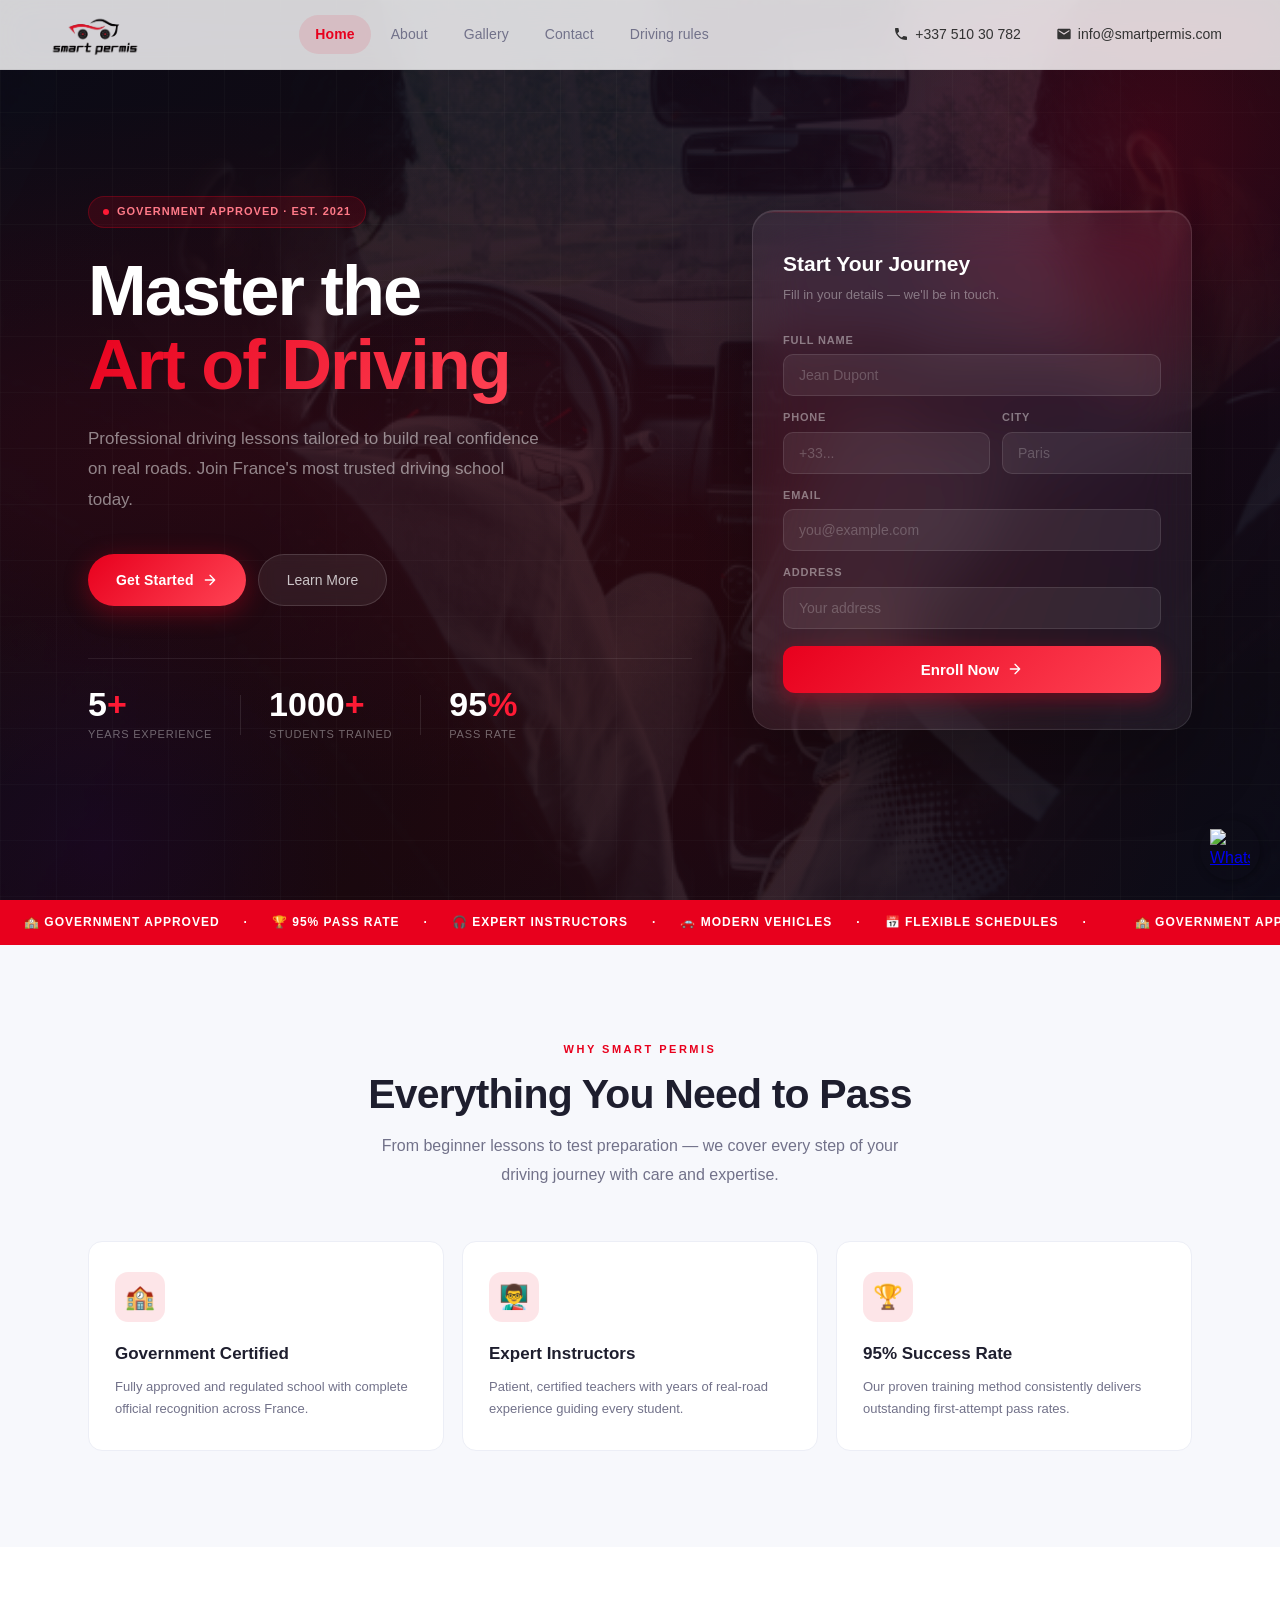
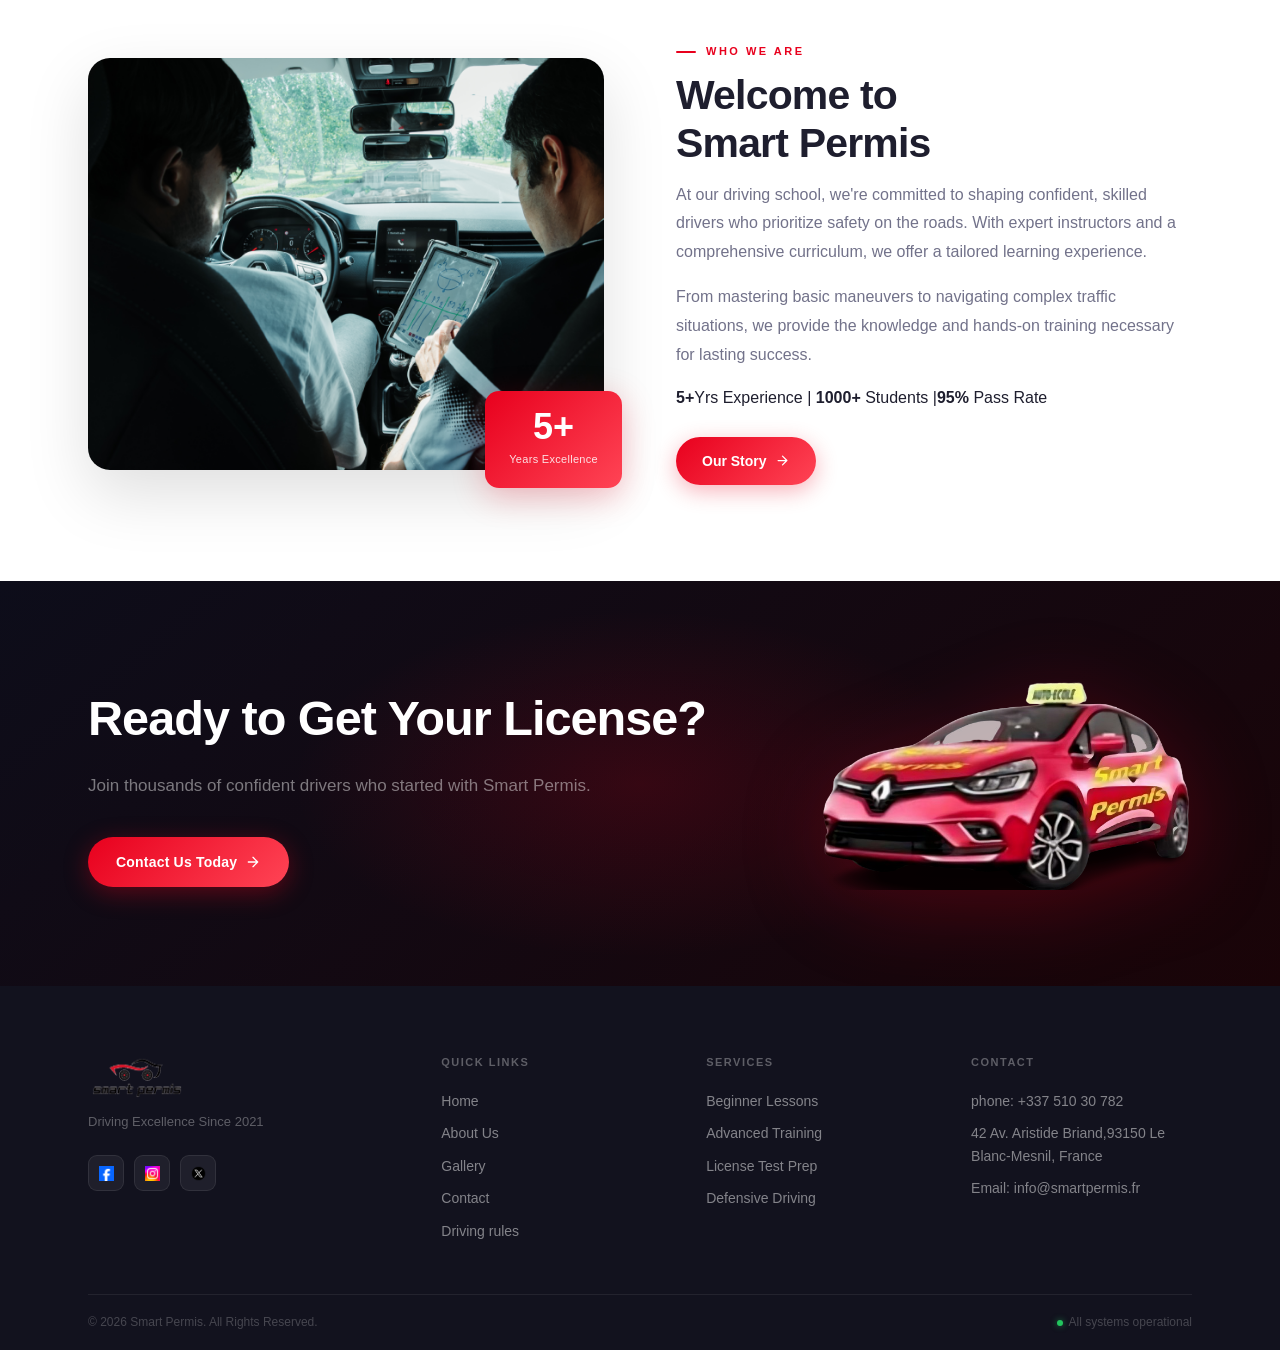
==== commit e088120a: "Merge branch 'main' of https://github.com/nusky437/smartpermis" ====
--- a/index.html
+++ b/index.html
@@ -417,4 +417,4 @@
 })();
 </script>
 </body>
-</html>+</html>
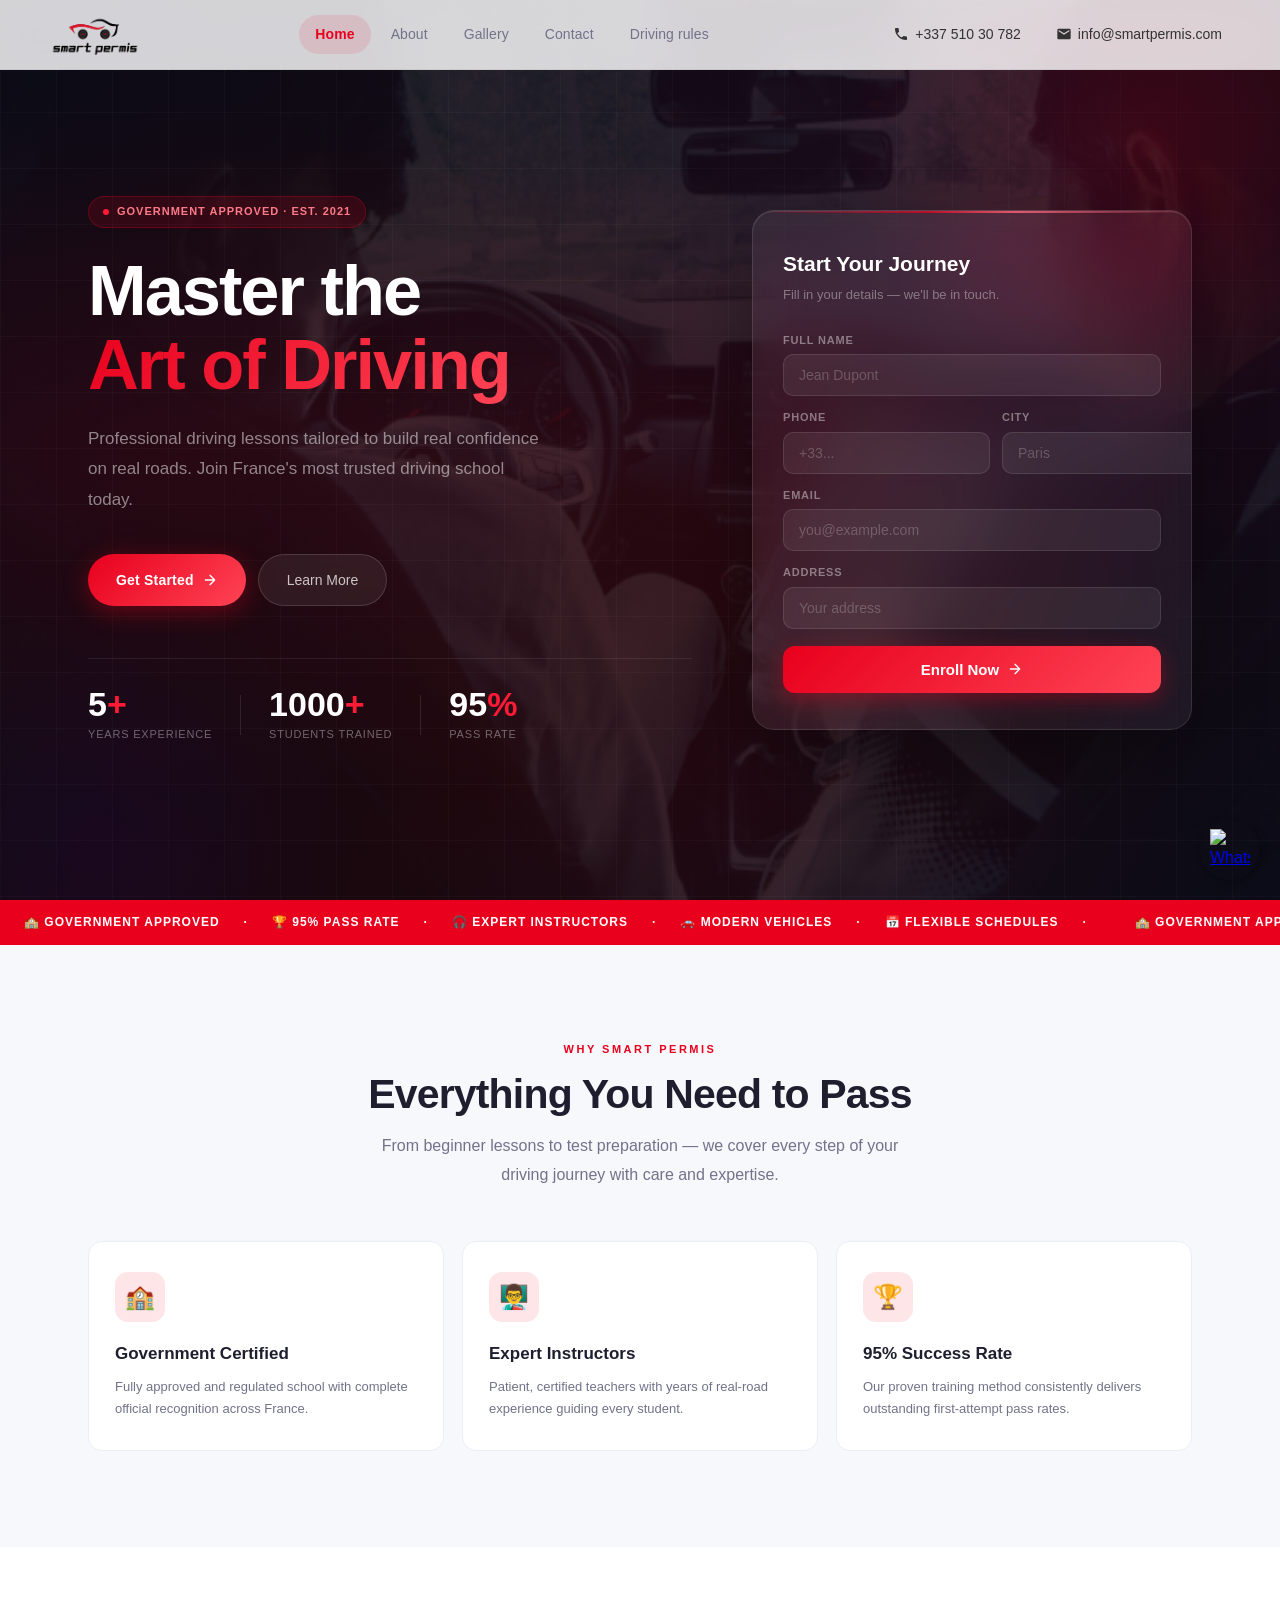
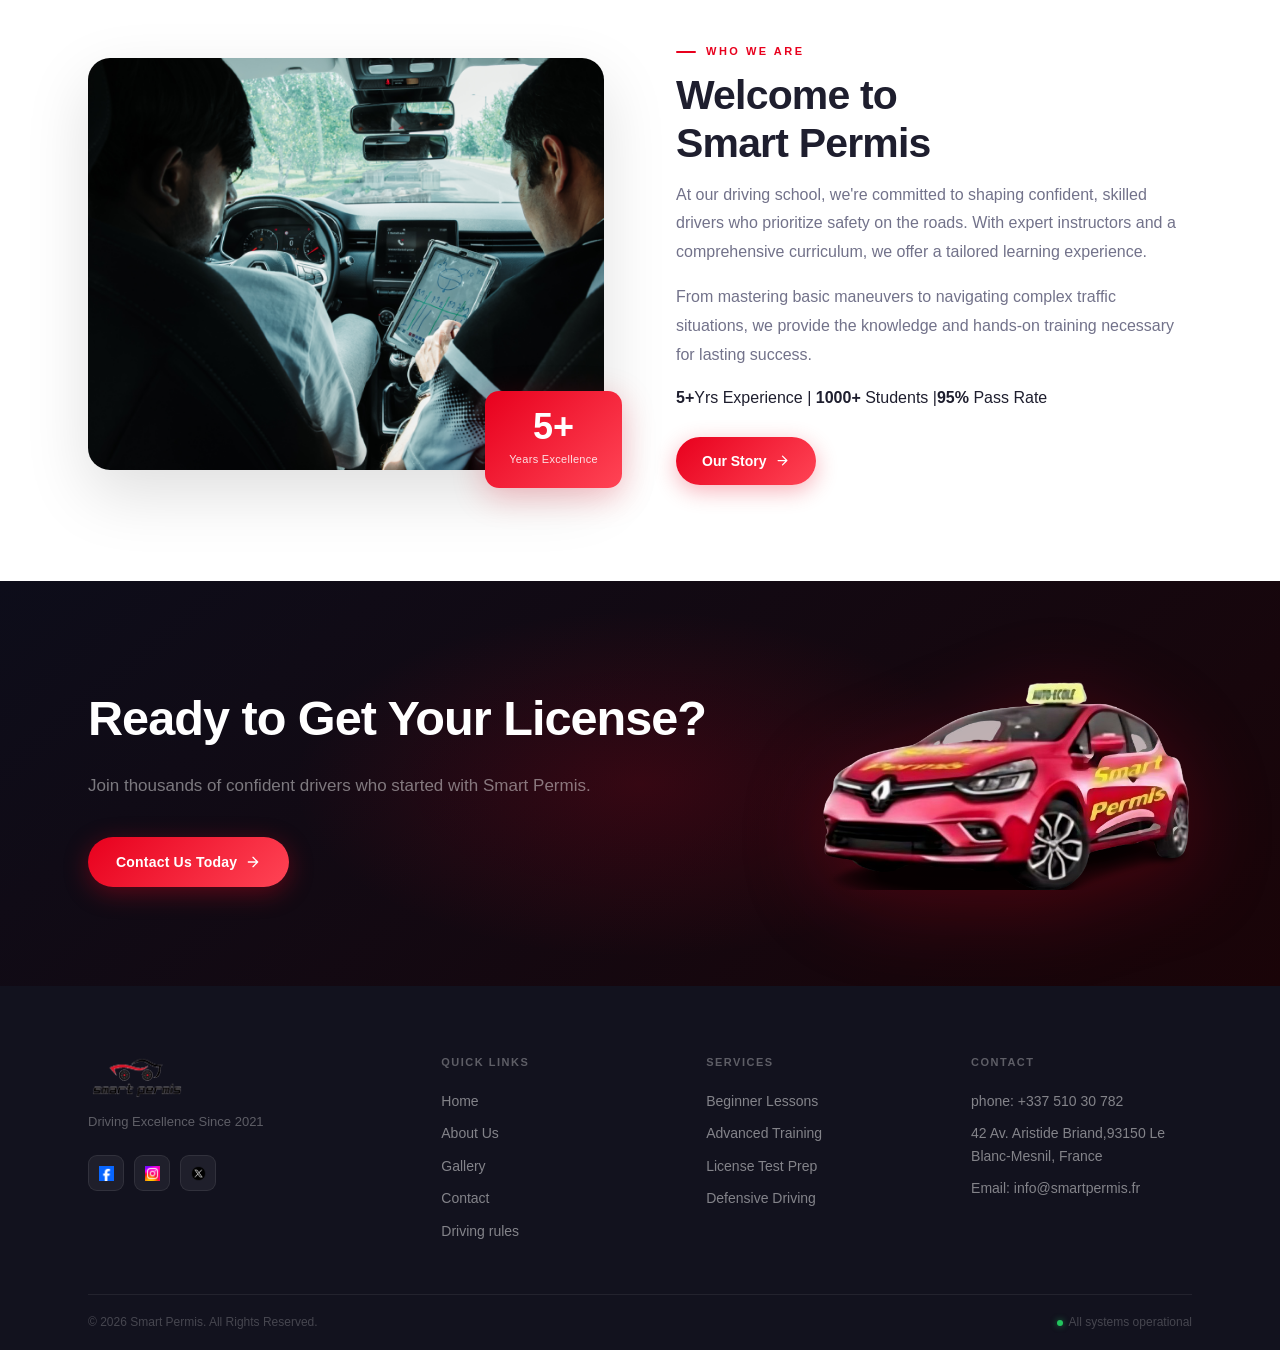
==== commit 1cd86880: "a4" ====
--- a/index.html
+++ b/index.html
@@ -5,6 +5,38 @@
     <meta name="viewport" content="width=device-width, initial-scale=1.0">
     <title>Smart Permis — Master the Road</title>
     <link rel="stylesheet" href="style.css">
+
+    <meta charset="UTF-8">
+  <meta name="viewport" content="width=device-width, initial-scale=1.0">
+
+  <!-- ✅ TITLE (Very Important) -->
+  <title>Best Driving School in [Your City] | Smart Permis</title>
+
+  <!-- ✅ META DESCRIPTION -->
+  <meta name="description" content="Join the best driving school in [Your City]. Learn car driving with expert trainers. Affordable fees and flexible timings.">
+
+  <!-- ✅ KEYWORDS (optional but ok) -->
+  <meta name="keywords" content="driving school, car driving classes, driving lessons, [Your City] driving school">
+
+  <!-- ✅ AUTHOR -->
+  <meta name="author" content="Smart Permis">
+
+  <!-- ✅ ROBOTS -->
+  <meta name="robots" content="index, follow">
+
+  <!-- ✅ FAVICON -->
+  <link rel="icon" href="favicon.ico">
+
+  <!-- ✅ OPEN GRAPH (Social Media SEO) -->
+  <meta property="og:title" content="Best Driving School in [Your City]">
+  <meta property="og:description" content="Learn driving from professionals. Book your class today!">
+  <meta property="og:image" content="https://yourdomain.com/preview.jpg">
+  <meta property="og:url" content="https://yourdomain.com">
+
+  <!-- ✅ TWITTER SEO -->
+  <meta name="twitter:card" content="summary_large_image">
+
+  
 </head>
 <body>
 
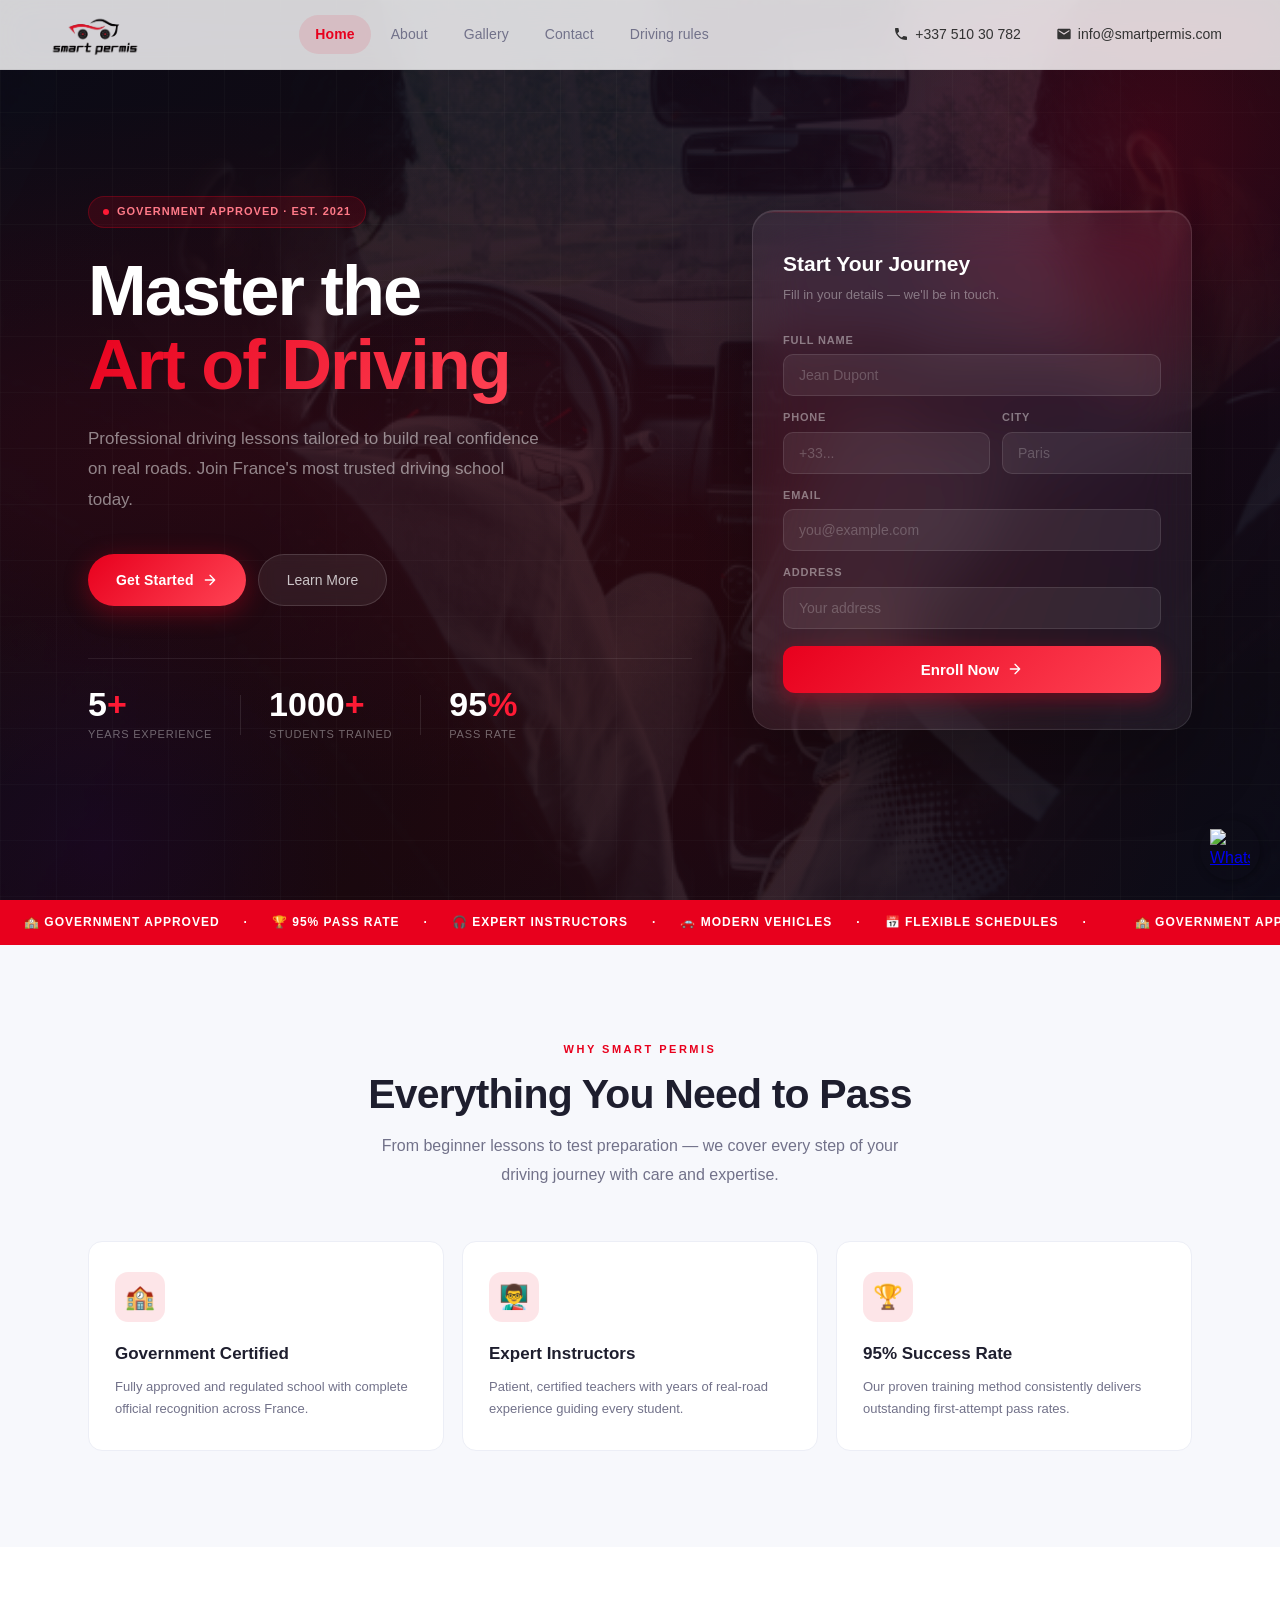
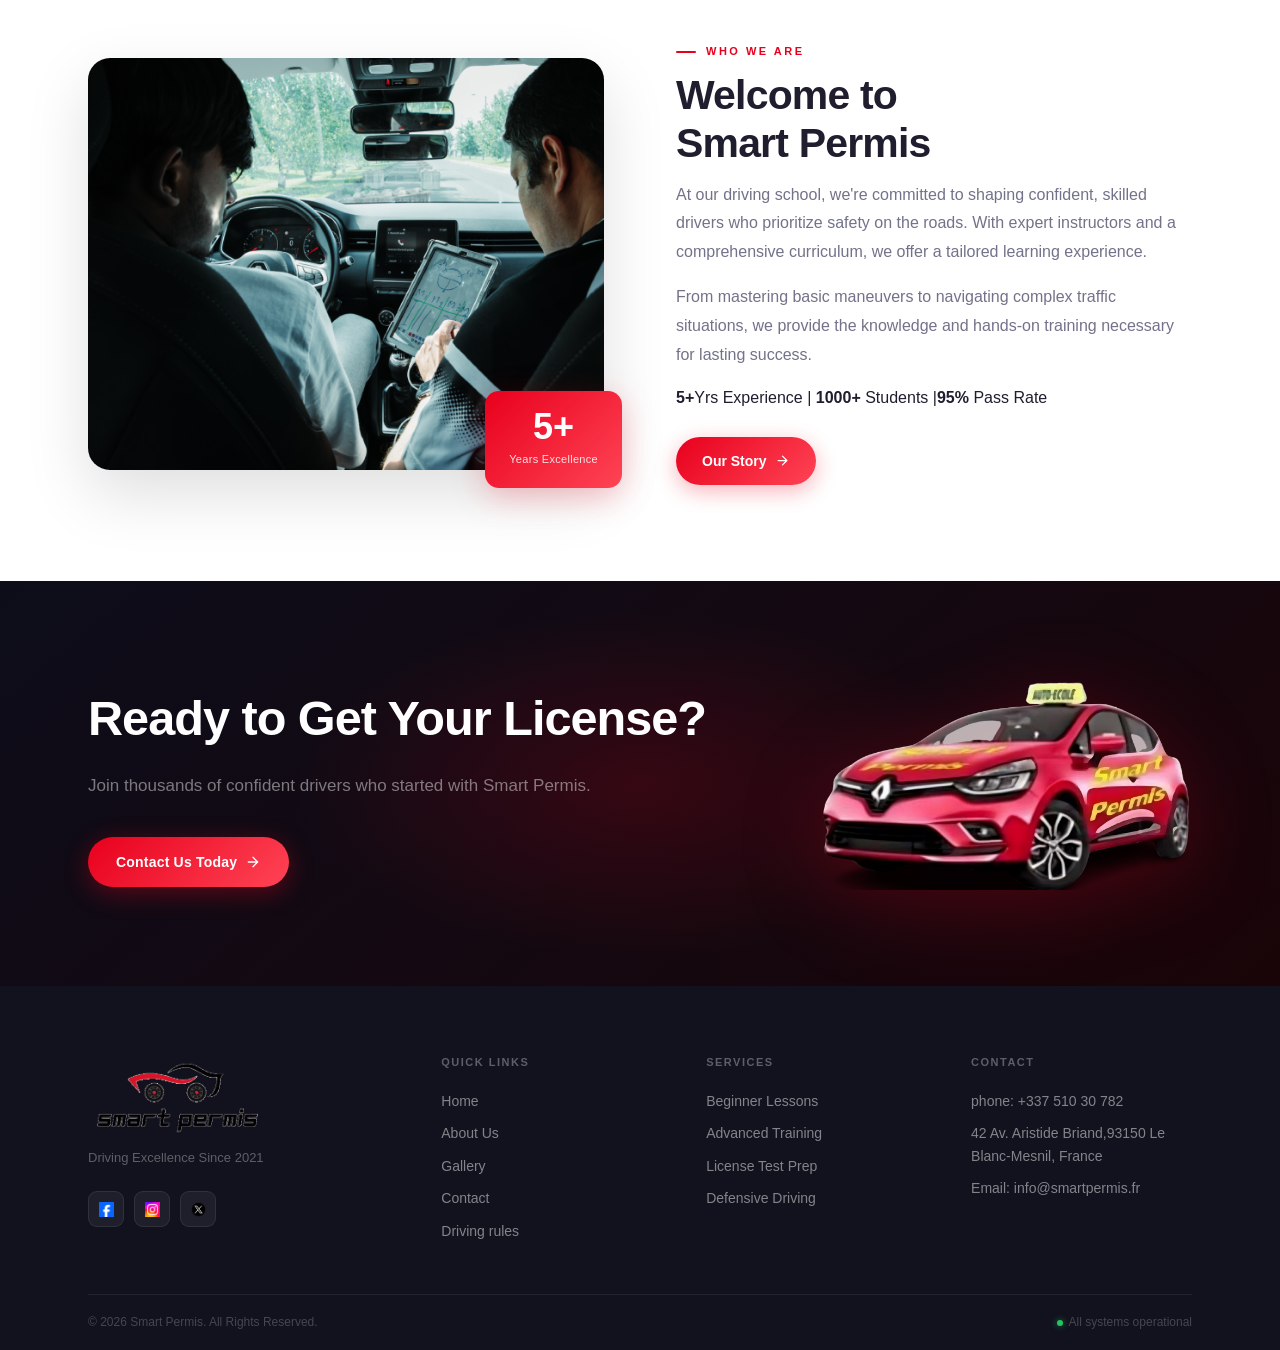
==== commit bdc2afe3: "a7" ====
--- a/index.html
+++ b/index.html
@@ -2,41 +2,43 @@
 <html lang="en">
 <head>
     <meta charset="UTF-8">
+    <meta http-equiv="X-UA-Compatible" content="IE=edge">
     <meta name="viewport" content="width=device-width, initial-scale=1.0">
-    <title>Smart Permis — Master the Road</title>
-    <link rel="stylesheet" href="style.css">
-
-    <meta charset="UTF-8">
-  <meta name="viewport" content="width=device-width, initial-scale=1.0">
-
-  <!-- ✅ TITLE (Very Important) -->
-  <title>Best Driving School in [Your City] | Smart Permis</title>
-
-  <!-- ✅ META DESCRIPTION -->
-  <meta name="description" content="Join the best driving school in [Your City]. Learn car driving with expert trainers. Affordable fees and flexible timings.">
-
-  <!-- ✅ KEYWORDS (optional but ok) -->
-  <meta name="keywords" content="driving school, car driving classes, driving lessons, [Your City] driving school">
-
-  <!-- ✅ AUTHOR -->
-  <meta name="author" content="Smart Permis">
-
-  <!-- ✅ ROBOTS -->
-  <meta name="robots" content="index, follow">
-
-  <!-- ✅ FAVICON -->
-  <link rel="icon" href="favicon.ico">
-
-  <!-- ✅ OPEN GRAPH (Social Media SEO) -->
-  <meta property="og:title" content="Best Driving School in [Your City]">
-  <meta property="og:description" content="Learn driving from professionals. Book your class today!">
-  <meta property="og:image" content="https://yourdomain.com/preview.jpg">
-  <meta property="og:url" content="https://yourdomain.com">
-
-  <!-- ✅ TWITTER SEO -->
-  <meta name="twitter:card" content="summary_large_image">
-
-  
+
+    <!-- ✅ SEO TITLE -->
+    <title>Best Driving School in Paris | Smart Permis</title>
+
+    <!-- ✅ META DESCRIPTION -->
+    <meta name="description" content="Join the best driving school in Paris, France. Learn car driving with expert trainers at Smart Permis. Affordable fees and flexible timings.">
+
+    <!-- ✅ KEYWORDS -->
+    <meta name="keywords" content="driving school Paris, car driving lessons France, driving classes Paris">
+
+    <!-- ✅ AUTHOR -->
+    <meta name="author" content="Smart Permis">
+
+    <!-- ✅ ROBOTS -->
+    <meta name="robots" content="index, follow">
+
+    <!-- ✅ CANONICAL -->
+    <link rel="canonical" href="https://nusky437.github.io/smartpermis/">
+
+    <!-- ✅ FAVICON -->
+    <link rel="icon" href="favicon.ico">
+
+    <!-- ✅ CSS PRELOAD -->
+    <link rel="preload" href="style.css" as="style" onload="this.rel='stylesheet'">
+    <noscript><link rel="stylesheet" href="style.css"></noscript>
+
+    <!-- ✅ OPEN GRAPH -->
+    <meta property="og:title" content="Best Driving School in Paris | Smart Permis">
+    <meta property="og:description" content="Learn driving from professionals. Book your class today!">
+    <meta property="og:image" content="https://nusky437.github.io/smartpermis/preview.jpg">
+    <meta property="og:url" content="https://nusky437.github.io/smartpermis/">
+    <meta property="og:type" content="website">
+
+    <!-- ✅ TWITTER -->
+    <meta name="twitter:card" content="summary_large_image">
 </head>
 <body>
 
--- a/style.css
+++ b/style.css
@@ -313,7 +313,7 @@
 .sp-section { padding: 96px 0; }
 .sp-section.bg-off { background: var(--off); }
 .sp-section.bg-dark { background: var(--dark); }
-.sp-section.bg-dark2 { background: var(--dark2); }
+.sp-section.bg-dark2 { background: darkred; }
 
 .sec-label {
     font-size: 11px; font-weight: 700; letter-spacing: 2.5px; text-transform: uppercase;
@@ -438,7 +438,7 @@
 /* ── STATS SECTION ── */
 .stats-row { display: grid; grid-template-columns: repeat(4, 1fr); gap: 16px; }
 .st-card {
-    background: rgba(255,255,255,0.04); border: 1px solid rgba(255,255,255,0.07);
+    background: rgba(255,255,255,0.3); border: 1px solid rgba(255,255,255,0.07);
     border-radius: var(--radius); padding: 30px 20px; text-align: center;
     transition: all 0.35s var(--ease); position: relative; overflow: hidden;
 }
@@ -598,14 +598,14 @@
 .ph-bread span { color: var(--red); }
 .ph-content h1 { font-size: clamp(34px, 5vw, 66px); font-weight: 800; color: #fff; line-height: 1.1; letter-spacing: -1.5px; margin-bottom: 12px; }
 .ph-content p { font-size: 16px; color: rgba(255,255,255,0.42); }
-.ph-wave { position: absolute; bottom: -1px; left: 0; right: 0; height: 68px; background: var(--white); clip-path: polygon(0 55%, 100% 0%, 100% 100%, 0 100%); }
+.ph-wave { position: absolute; bottom: -50px; left: 0; right: 0; height: 68px; background: var(--white); clip-path: polygon(0 55%, 100% 0%, 100% 100%, 0 100%); }
 .ph-wave.bg-off { background: var(--off); }
 
 /* ── FOOTER ── */
 .sp-footer { background: var(--dark); color: #fff; }
 .footer-top { padding: 68px 0 52px; border-bottom: 1px solid rgba(255,255,255,0.07); }
 .footer-grid { display: grid; grid-template-columns: 1.4fr 1fr 1fr 1fr; gap: 44px; }
-.footer-logo-img { height: 44px; margin-bottom: 14px; display: block; }
+.footer-logo-img { height: 80px; margin-bottom: 14px; display: block; }
 .footer-brand-p { font-size: 13px; color: rgba(255,255,255,0.32); margin-bottom: 22px; }
 .footer-socials { display: flex; gap: 10px; }
 .fsoc {
@@ -684,7 +684,12 @@
     .gallery-bento { grid-template-columns: 1fr; }
     .gal-item { height: 200px; }
     .stats-row { grid-template-columns: 1fr 1fr; }
-    .footer-grid { grid-template-columns: 1fr; }
+    .footer-grid { grid-template-columns: repeat(2, minmax(0, 1fr)); column-gap: 28px; row-gap: 24px; }
+    .footer-grid > div:first-child,
+    .footer-grid > div:last-child { grid-column: 1 / -1; }
+    .footer-grid .footer-col { justify-self: stretch; }
+    .footer-grid > div:last-child { text-align: center; }
+    .footer-grid > div:last-child ul { align-items: center; }
     .footer-bar { flex-direction: column; gap: 8px; }
     .sec-h2 { font-size: 26px; }
     .hero-glass-card { padding: 26px 18px; }
@@ -982,7 +987,7 @@
     .hero-h1 { font-size: 30px; letter-spacing: -0.8px; }
     .hero-eyebrow { font-size: 10px; padding: 5px 12px; }
     .hero-p { font-size: 13px; }
-    .hero-glass-card { padding: 20px 14px; border-radius: 16px; }
+    .hero-glass-card { padding: 50px 90px; border-radius: 16px; }
     .hgc-title { font-size: 18px; }
     .hgc-sub { font-size: 12px; margin-bottom: 20px; }
     .hgc-field input { padding: 11px 13px; font-size: 13px; }
@@ -1073,9 +1078,14 @@
     .map-wrap iframe { height: 280px; }
 
     /* Footer */
-    .footer-grid { grid-template-columns: 1fr; gap: 28px; }
+    .footer-grid { grid-template-columns: repeat(2, minmax(0, 1fr)); gap: 24px 28px; }
+    .footer-grid > div:first-child,
+    .footer-grid > div:last-child { grid-column: 1 / -1; }
+    .footer-grid .footer-col { justify-self: stretch; }
+    .footer-grid > div:last-child { text-align: center; }
+    .footer-grid > div:last-child ul { align-items: center; }
     .footer-top { padding: 40px 0 32px; }
-    .footer-logo-img { height: 36px; }
+    .footer-logo-img { height: 85px; }
     .footer-brand-p { font-size: 12px; }
     .fsoc { width: 32px; height: 32px; border-radius: 8px; }
     .fsoc img { width: 13px; height: 13px; }
@@ -1601,4 +1611,4 @@
         margin-left: auto;
         margin-right: auto;
     }
-}+}
--- a/style.css
+++ b/style.css
@@ -313,7 +313,7 @@
 .sp-section { padding: 96px 0; }
 .sp-section.bg-off { background: var(--off); }
 .sp-section.bg-dark { background: var(--dark); }
-.sp-section.bg-dark2 { background: var(--dark2); }
+.sp-section.bg-dark2 { background: darkred; }
 
 .sec-label {
     font-size: 11px; font-weight: 700; letter-spacing: 2.5px; text-transform: uppercase;
@@ -438,7 +438,7 @@
 /* ── STATS SECTION ── */
 .stats-row { display: grid; grid-template-columns: repeat(4, 1fr); gap: 16px; }
 .st-card {
-    background: rgba(255,255,255,0.04); border: 1px solid rgba(255,255,255,0.07);
+    background: rgba(255,255,255,0.3); border: 1px solid rgba(255,255,255,0.07);
     border-radius: var(--radius); padding: 30px 20px; text-align: center;
     transition: all 0.35s var(--ease); position: relative; overflow: hidden;
 }
@@ -598,14 +598,14 @@
 .ph-bread span { color: var(--red); }
 .ph-content h1 { font-size: clamp(34px, 5vw, 66px); font-weight: 800; color: #fff; line-height: 1.1; letter-spacing: -1.5px; margin-bottom: 12px; }
 .ph-content p { font-size: 16px; color: rgba(255,255,255,0.42); }
-.ph-wave { position: absolute; bottom: -1px; left: 0; right: 0; height: 68px; background: var(--white); clip-path: polygon(0 55%, 100% 0%, 100% 100%, 0 100%); }
+.ph-wave { position: absolute; bottom: -50px; left: 0; right: 0; height: 68px; background: var(--white); clip-path: polygon(0 55%, 100% 0%, 100% 100%, 0 100%); }
 .ph-wave.bg-off { background: var(--off); }
 
 /* ── FOOTER ── */
 .sp-footer { background: var(--dark); color: #fff; }
 .footer-top { padding: 68px 0 52px; border-bottom: 1px solid rgba(255,255,255,0.07); }
 .footer-grid { display: grid; grid-template-columns: 1.4fr 1fr 1fr 1fr; gap: 44px; }
-.footer-logo-img { height: 44px; margin-bottom: 14px; display: block; }
+.footer-logo-img { height: 80px; margin-bottom: 14px; display: block; }
 .footer-brand-p { font-size: 13px; color: rgba(255,255,255,0.32); margin-bottom: 22px; }
 .footer-socials { display: flex; gap: 10px; }
 .fsoc {
@@ -684,7 +684,12 @@
     .gallery-bento { grid-template-columns: 1fr; }
     .gal-item { height: 200px; }
     .stats-row { grid-template-columns: 1fr 1fr; }
-    .footer-grid { grid-template-columns: 1fr; }
+    .footer-grid { grid-template-columns: repeat(2, minmax(0, 1fr)); column-gap: 28px; row-gap: 24px; }
+    .footer-grid > div:first-child,
+    .footer-grid > div:last-child { grid-column: 1 / -1; }
+    .footer-grid .footer-col { justify-self: stretch; }
+    .footer-grid > div:last-child { text-align: center; }
+    .footer-grid > div:last-child ul { align-items: center; }
     .footer-bar { flex-direction: column; gap: 8px; }
     .sec-h2 { font-size: 26px; }
     .hero-glass-card { padding: 26px 18px; }
@@ -982,7 +987,7 @@
     .hero-h1 { font-size: 30px; letter-spacing: -0.8px; }
     .hero-eyebrow { font-size: 10px; padding: 5px 12px; }
     .hero-p { font-size: 13px; }
-    .hero-glass-card { padding: 20px 14px; border-radius: 16px; }
+    .hero-glass-card { padding: 50px 90px; border-radius: 16px; }
     .hgc-title { font-size: 18px; }
     .hgc-sub { font-size: 12px; margin-bottom: 20px; }
     .hgc-field input { padding: 11px 13px; font-size: 13px; }
@@ -1073,9 +1078,14 @@
     .map-wrap iframe { height: 280px; }
 
     /* Footer */
-    .footer-grid { grid-template-columns: 1fr; gap: 28px; }
+    .footer-grid { grid-template-columns: repeat(2, minmax(0, 1fr)); gap: 24px 28px; }
+    .footer-grid > div:first-child,
+    .footer-grid > div:last-child { grid-column: 1 / -1; }
+    .footer-grid .footer-col { justify-self: stretch; }
+    .footer-grid > div:last-child { text-align: center; }
+    .footer-grid > div:last-child ul { align-items: center; }
     .footer-top { padding: 40px 0 32px; }
-    .footer-logo-img { height: 36px; }
+    .footer-logo-img { height: 85px; }
     .footer-brand-p { font-size: 12px; }
     .fsoc { width: 32px; height: 32px; border-radius: 8px; }
     .fsoc img { width: 13px; height: 13px; }
@@ -1601,4 +1611,4 @@
         margin-left: auto;
         margin-right: auto;
     }
-}+}
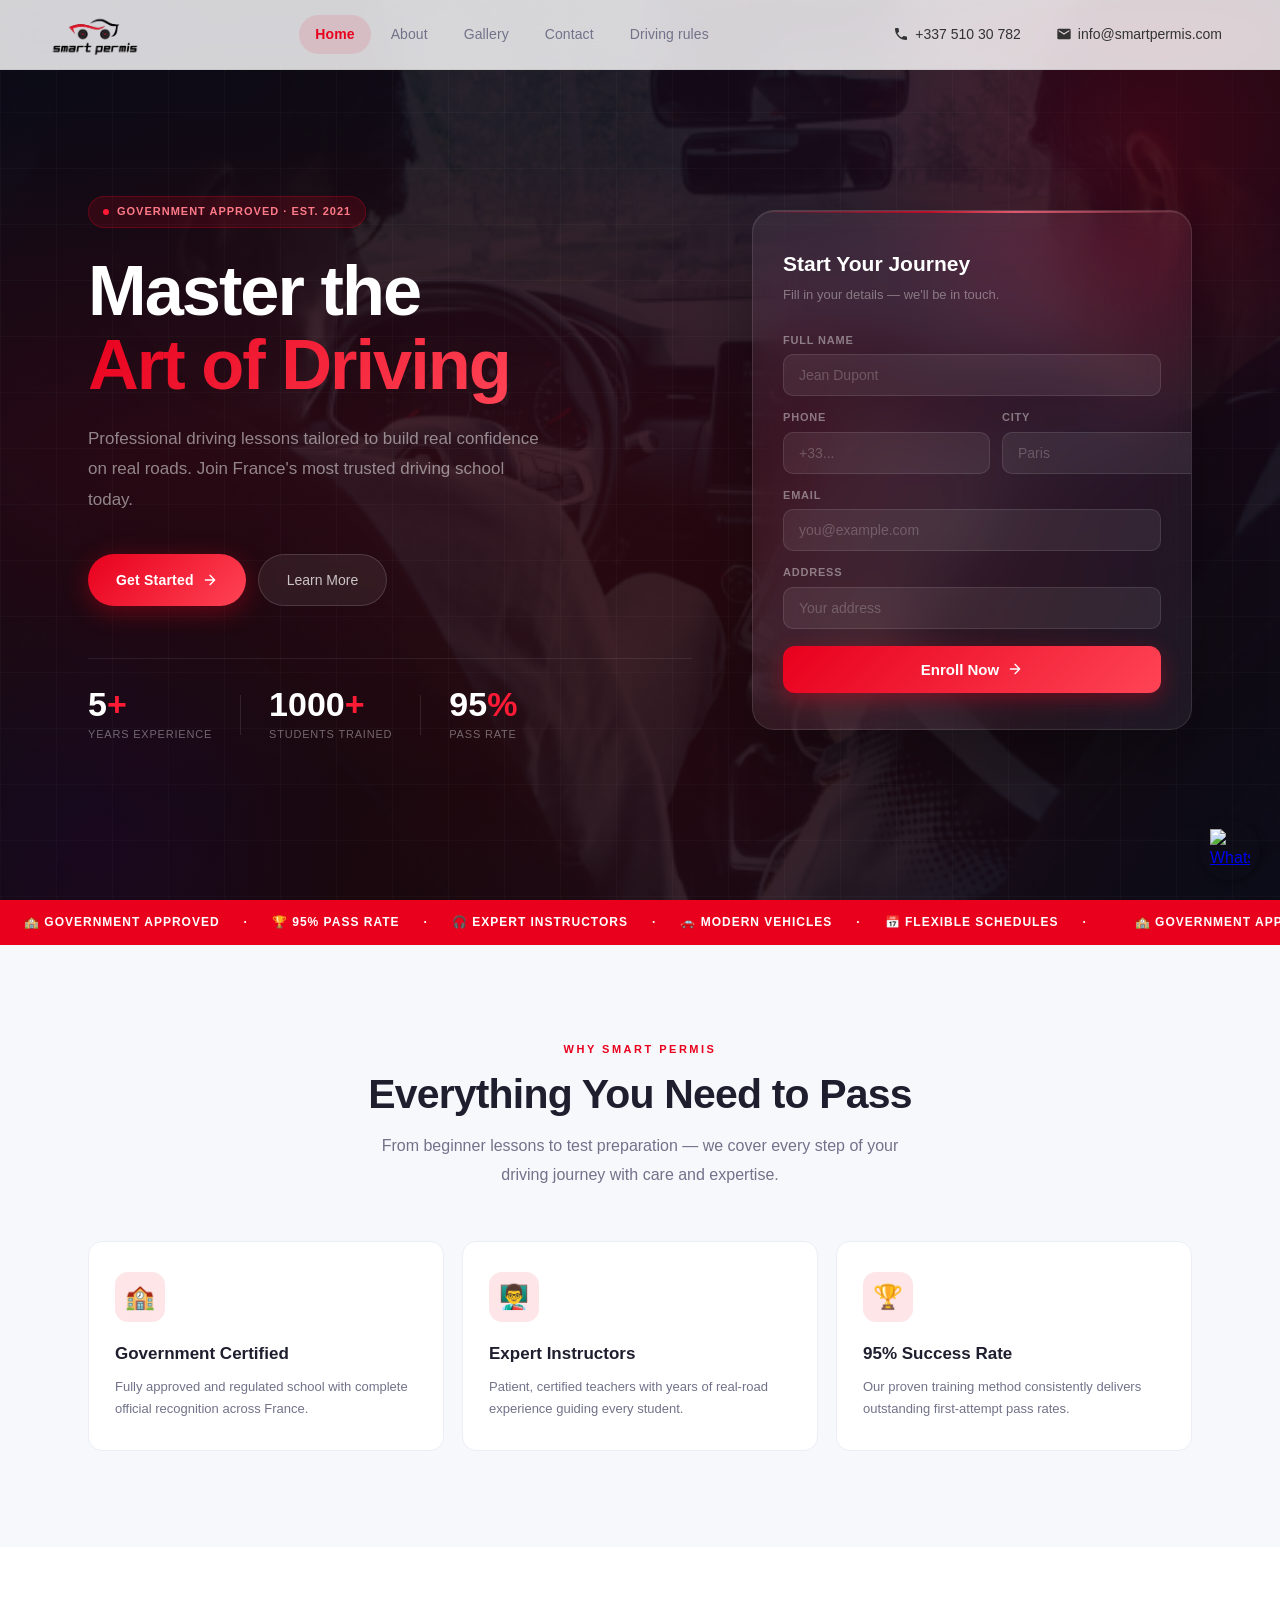
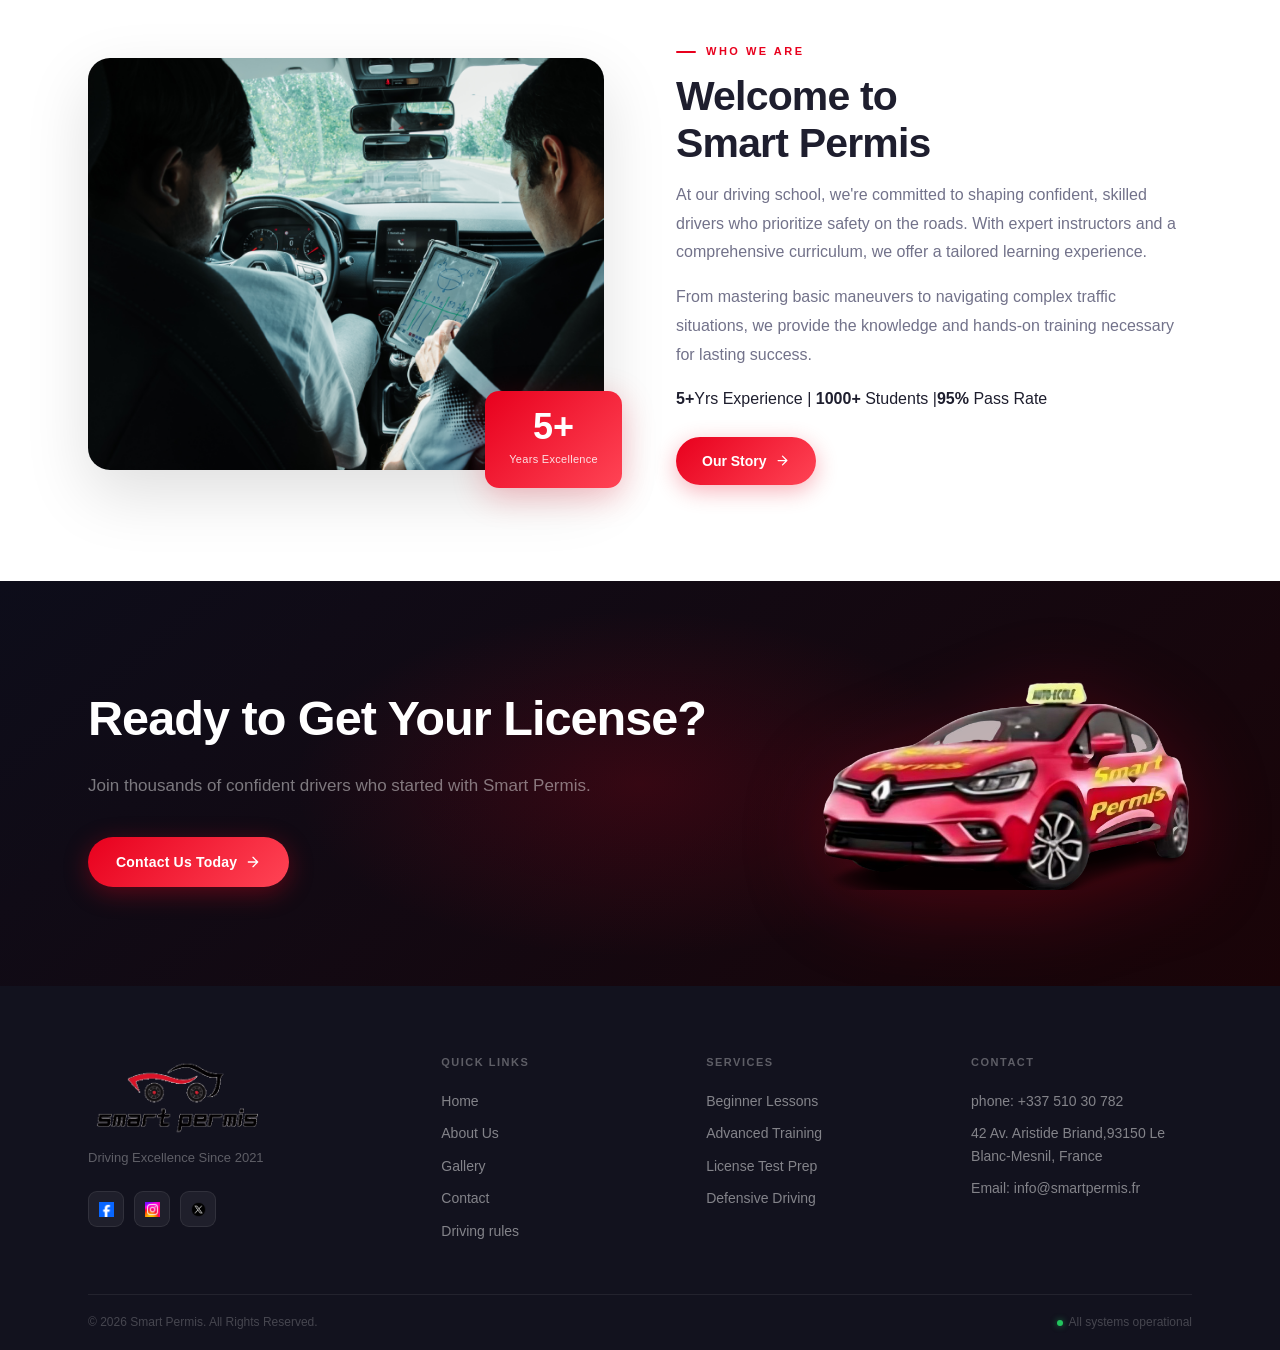
==== commit 8a3694fe: "a8" ====
--- a/index.html
+++ b/index.html
@@ -154,23 +154,10 @@
     <p style="margin-top: 20px; font-family: sans-serif; letter-spacing: 3px;">LOADING...</p>
   </div>
 
-  
-
-  <script>
-    window.addEventListener("load", function() {
-      const loader = document.getElementById("preloader");
-      
-      // Page full-ah load aanathum 1 second wait panni hide pannum
-      setTimeout(() => {
-        loader.classList.add("hidden");
-      }, 1000);
-    });
-  </script>
-
 <!-- HEADER -->
 <header class="sp-header" id="spHeader">
     <a href="index.html" class="sp-logo"><img src="output-onlinegiftools.gif" alt="Smart Permis"></a>
-    <nav class="sp-nav">
+    <nav class="sp-nav" aria-label="Primary navigation">
         <a href="index.html" class="sp-nav-link active">Home</a>
         <a href="about.html" class="sp-nav-link">About</a>
         <a href="gallery.html" class="sp-nav-link">Gallery</a>
@@ -182,7 +169,7 @@
             <svg viewBox="0 0 24 24"><path d="M6.6 10.8c1.4 2.8 3.8 5.1 6.6 6.6l2.2-2.2c.3-.3.7-.4 1-.2 1.1.4 2.3.6 3.6.6.6 0 1 .4 1 1V20c0 .6-.4 1-1 1-9.4 0-17-7.6-17-17 0-.6.4-1 1-1h3.5c.6 0 1 .4 1 1 0 1.3.2 2.5.6 3.6.1.3 0 .7-.2 1L6.6 10.8z"/></svg>
             +337 510 30 782
         </a>
-           <a href="info@smartpermis.com" class="sp-email-link">
+           <a href="mailto:info@smartpermis.com" class="sp-email-link">
         <svg viewBox="0 0 24 24">
             <path d="M20 4H4c-1.1 0-2 .9-2 2v12c0 1.1.9 2 2 2h16c1.1 0 2-.9 2-2V6c0-1.1-.9-2-2-2zm0 4l-8 5L4 8V6l8 5 8-5v2z"/>
         </svg>
@@ -190,10 +177,10 @@
     </a>
         <!-- <a href="contact.html" class="sp-btn-enroll">Enroll Now</a> -->
     </div>
-    <button class="sp-hamburger" id="hamburger"><span></span><span></span><span></span></button>
+    <button class="sp-hamburger" id="hamburger" type="button" aria-controls="mobileNav" aria-expanded="false" aria-label="Open menu"><span></span><span></span><span></span></button>
 </header>
 
-<nav class="sp-mobile-nav" id="mobileNav">
+<nav class="sp-mobile-nav" id="mobileNav" aria-label="Mobile navigation">
     <a href="index.html" class="sp-nav-link active">Home</a>
     <a href="about.html" class="sp-nav-link">About</a>
     <a href="gallery.html" class="sp-nav-link">Gallery</a>
@@ -308,12 +295,12 @@
 </section>
 
 <!-- ABOUT PREVIEW -->
-<section class="sp-section">
+<section class="sp-section" data-render-defer>
     <div class="container">
         <div class="about-split">
             <div class="about-img-wrap" data-aos="fade-right">
                 <div class="about-img-frame">
-                    <img src="Imgaes/01.png" alt="Smart Permis Driving School">
+                    <img src="Imgaes/01.png" alt="Smart Permis Driving School" loading="lazy" decoding="async">
                 </div>
                 <div class="about-badge-box">
                     <strong>5+</strong>
@@ -341,7 +328,7 @@
 </section>
 
 <!-- CTA -->
-<section class="cta-band">
+<section class="cta-band" data-render-defer>
     <div class="cta-band-glow"></div>
     <div class="container">
         <div class="cta-band-inner cta-band-split" data-aos="zoom-in">
@@ -354,15 +341,15 @@
                 </a>
             </div>
             <div class="cta-img-side">
-                <img src="Imgaes/taxi.png" alt="Smart Permis Taxi" class="cta-taxi-img">
+                <img src="Imgaes/taxi.png" alt="Smart Permis Taxi" class="cta-taxi-img" loading="lazy" decoding="async">
             </div>
         </div>
     </div>
 </section>
 
 <!-- WhatsApp Button -->
-<a href="https://wa.me/947XXXXXXXX" target="_blank" class="whatsapp-float">
-    <img src="https://cdn-icons-png.flaticon.com/512/733/733585.png" alt="WhatsApp">
+<a href="https://wa.me/947XXXXXXXX" target="_blank" rel="noopener noreferrer" class="whatsapp-float" aria-label="Chat on WhatsApp">
+    <img src="https://cdn-icons-png.flaticon.com/512/733/733585.png" alt="WhatsApp" loading="lazy" decoding="async">
 </a>
 
 <!-- FOOTER -->
@@ -371,12 +358,12 @@
         <div class="footer-top">
             <div class="footer-grid">
                 <div>
-                    <img src="output-onlinegiftools.gif" alt="Smart Permis" class="footer-logo-img">
+                    <img src="output-onlinegiftools.gif" alt="Smart Permis" class="footer-logo-img" loading="lazy" decoding="async">
                     <p class="footer-brand-p">Driving Excellence Since 2021</p>
                     <div class="footer-socials">
-                        <a href="#" class="fsoc"><img src="Imgaes/f1.png" alt="Facebook"></a>
-                        <a href="#" class="fsoc"><img src="Imgaes/I1.png" alt="Instagram"></a>
-                        <a href="#" class="fsoc"><img src="Imgaes/X1.png" alt="X"></a>
+                        <a href="#" class="fsoc"><img src="Imgaes/f1.png" alt="Facebook" loading="lazy" decoding="async"></a>
+                        <a href="#" class="fsoc"><img src="Imgaes/I1.png" alt="Instagram" loading="lazy" decoding="async"></a>
+                        <a href="#" class="fsoc"><img src="Imgaes/X1.png" alt="X" loading="lazy" decoding="async"></a>
                     </div>
                 </div>
                 <div class="footer-col">
@@ -415,40 +402,6 @@
     </div>
 </footer>
 
-<script>
-
-//     window.onload = function() {
-//   setTimeout(() => {
-//     document.getElementById("splash").classList.add("hide");
-//     document.getElementById("content").style.display = "block";
-//   }, 3000); 
-// };
-
-
-(function(){
-    // Header scroll
-    const header = document.getElementById('spHeader');
-    window.addEventListener('scroll', () => header.classList.toggle('scrolled', window.scrollY > 40));
-
-    // Hamburger
-    const ham = document.getElementById('hamburger');
-    const nav = document.getElementById('mobileNav');
-    ham.addEventListener('click', () => { ham.classList.toggle('open'); nav.classList.toggle('open'); });
-
-    // Hero slider
-    let idx = 0;
-    const slides = document.querySelectorAll('.hero-slide-bg');
-    setInterval(() => { slides[idx].classList.remove('active'); idx = (idx+1)%slides.length; slides[idx].classList.add('active'); }, 6000);
-
-    // AOS
-    const obs = new IntersectionObserver(entries => {
-        entries.forEach(e => { if(e.isIntersecting){ e.target.classList.add('visible'); obs.unobserve(e.target); }});
-    }, { threshold: 0.12, rootMargin: '0px 0px -50px 0px' });
-    document.querySelectorAll('[data-aos]').forEach(el => {
-        el.style.transitionDelay = (el.dataset.aosDelay || 0) + 'ms';
-        obs.observe(el);
-    });
-})();
-</script>
+<script src="main.js" defer></script>
 </body>
 </html>
--- a/style.css
+++ b/style.css
@@ -35,11 +35,24 @@
 
 html { scroll-behavior: smooth; }
 body { font-family: -apple-system, BlinkMacSystemFont, 'Segoe UI', sans-serif; background: var(--white); color: var(--text); overflow-x: hidden; line-height: 1.6; }
+body.nav-open { overflow: hidden; }
 ::-webkit-scrollbar { width: 5px; }
 ::-webkit-scrollbar-track { background: var(--off); }
 ::-webkit-scrollbar-thumb { background: var(--red); border-radius: 3px; }
 ::selection { background: var(--red); color: #fff; }
 .container { max-width: 1160px; margin: 0 auto; padding: 0 28px; }
+img { max-width: 100%; height: auto; display: block; }
+[data-render-defer] { content-visibility: auto; contain-intrinsic-size: 1px 760px; }
+
+a:focus-visible,
+button:focus-visible,
+input:focus-visible,
+textarea:focus-visible,
+select:focus-visible,
+.faq-q:focus-visible {
+    outline: 3px solid rgba(232,0,29,0.35);
+    outline-offset: 3px;
+}
 
 /* ── SCROLL REVEAL ── */
 [data-aos] { opacity: 0; transform: translateY(26px); transition: opacity 0.65s var(--ease), transform 0.65s var(--ease); }
@@ -914,6 +927,14 @@
     .hstat span { font-size: 10px; }
     .hstat-sep { display: none; }
     .hero-glass-card { padding: 24px 18px; }
+    .hero-glow-r, .hero-glow-l, .hero-gridlines { display: none; }
+    .hero-glass-card {
+        backdrop-filter: blur(14px) saturate(120%);
+        -webkit-backdrop-filter: blur(14px) saturate(120%);
+        box-shadow: 0 20px 42px rgba(0,0,0,0.22);
+    }
+    .hero-slide-bg { transition: opacity 1s ease; }
+    .hero-slide-bg:not(.active) { display: none; }
 
     /* Features */
     .features-grid { grid-template-columns: 1fr; }
@@ -987,9 +1008,17 @@
     .hero-h1 { font-size: 30px; letter-spacing: -0.8px; }
     .hero-eyebrow { font-size: 10px; padding: 5px 12px; }
     .hero-p { font-size: 13px; }
-    .hero-glass-card { padding: 50px 90px; border-radius: 16px; }
+    .hero-glass-card {
+        width: 100%;
+        max-width: 100%;
+        margin: 0 auto;
+        padding: 24px 16px;
+        border-radius: 16px;
+        box-sizing: border-box;
+        justify-self: stretch;
+    }
     .hgc-title { font-size: 18px; }
-    .hgc-sub { font-size: 12px; margin-bottom: 20px; }
+    .hgc-sub { font-size: 12px; margin-bottom: 20px; line-height: 1.6; }
     .hgc-field input { padding: 11px 13px; font-size: 13px; }
     .btn-enroll-glass { padding: 13px; font-size: 14px; }
     .hero-stats { padding-top: 18px; gap: 12px 16px; }
@@ -1109,7 +1138,7 @@
 ══════════════════════════════════════ */
 @media (max-width: 360px) {
     .hero-h1 { font-size: 26px; }
-    .hero-glass-card { padding: 18px 12px; }
+    .hero-glass-card { padding: 18px 14px; }
     .hgc-title { font-size: 16px; }
     .sec-h2 { font-size: 20px; }
     .stats-row { grid-template-columns: 1fr 1fr; }
@@ -1141,6 +1170,7 @@
     }
     .sp-hamburger { padding: 10px; }
     .fsoc { width: 42px; height: 42px; }
+    .map-wrap iframe { filter: none; }
 }
 
 /* ══════════════════════════════════════
--- a/style.css
+++ b/style.css
@@ -35,11 +35,24 @@
 
 html { scroll-behavior: smooth; }
 body { font-family: -apple-system, BlinkMacSystemFont, 'Segoe UI', sans-serif; background: var(--white); color: var(--text); overflow-x: hidden; line-height: 1.6; }
+body.nav-open { overflow: hidden; }
 ::-webkit-scrollbar { width: 5px; }
 ::-webkit-scrollbar-track { background: var(--off); }
 ::-webkit-scrollbar-thumb { background: var(--red); border-radius: 3px; }
 ::selection { background: var(--red); color: #fff; }
 .container { max-width: 1160px; margin: 0 auto; padding: 0 28px; }
+img { max-width: 100%; height: auto; display: block; }
+[data-render-defer] { content-visibility: auto; contain-intrinsic-size: 1px 760px; }
+
+a:focus-visible,
+button:focus-visible,
+input:focus-visible,
+textarea:focus-visible,
+select:focus-visible,
+.faq-q:focus-visible {
+    outline: 3px solid rgba(232,0,29,0.35);
+    outline-offset: 3px;
+}
 
 /* ── SCROLL REVEAL ── */
 [data-aos] { opacity: 0; transform: translateY(26px); transition: opacity 0.65s var(--ease), transform 0.65s var(--ease); }
@@ -914,6 +927,14 @@
     .hstat span { font-size: 10px; }
     .hstat-sep { display: none; }
     .hero-glass-card { padding: 24px 18px; }
+    .hero-glow-r, .hero-glow-l, .hero-gridlines { display: none; }
+    .hero-glass-card {
+        backdrop-filter: blur(14px) saturate(120%);
+        -webkit-backdrop-filter: blur(14px) saturate(120%);
+        box-shadow: 0 20px 42px rgba(0,0,0,0.22);
+    }
+    .hero-slide-bg { transition: opacity 1s ease; }
+    .hero-slide-bg:not(.active) { display: none; }
 
     /* Features */
     .features-grid { grid-template-columns: 1fr; }
@@ -987,9 +1008,17 @@
     .hero-h1 { font-size: 30px; letter-spacing: -0.8px; }
     .hero-eyebrow { font-size: 10px; padding: 5px 12px; }
     .hero-p { font-size: 13px; }
-    .hero-glass-card { padding: 50px 90px; border-radius: 16px; }
+    .hero-glass-card {
+        width: 100%;
+        max-width: 100%;
+        margin: 0 auto;
+        padding: 24px 16px;
+        border-radius: 16px;
+        box-sizing: border-box;
+        justify-self: stretch;
+    }
     .hgc-title { font-size: 18px; }
-    .hgc-sub { font-size: 12px; margin-bottom: 20px; }
+    .hgc-sub { font-size: 12px; margin-bottom: 20px; line-height: 1.6; }
     .hgc-field input { padding: 11px 13px; font-size: 13px; }
     .btn-enroll-glass { padding: 13px; font-size: 14px; }
     .hero-stats { padding-top: 18px; gap: 12px 16px; }
@@ -1109,7 +1138,7 @@
 ══════════════════════════════════════ */
 @media (max-width: 360px) {
     .hero-h1 { font-size: 26px; }
-    .hero-glass-card { padding: 18px 12px; }
+    .hero-glass-card { padding: 18px 14px; }
     .hgc-title { font-size: 16px; }
     .sec-h2 { font-size: 20px; }
     .stats-row { grid-template-columns: 1fr 1fr; }
@@ -1141,6 +1170,7 @@
     }
     .sp-hamburger { padding: 10px; }
     .fsoc { width: 42px; height: 42px; }
+    .map-wrap iframe { filter: none; }
 }
 
 /* ══════════════════════════════════════
